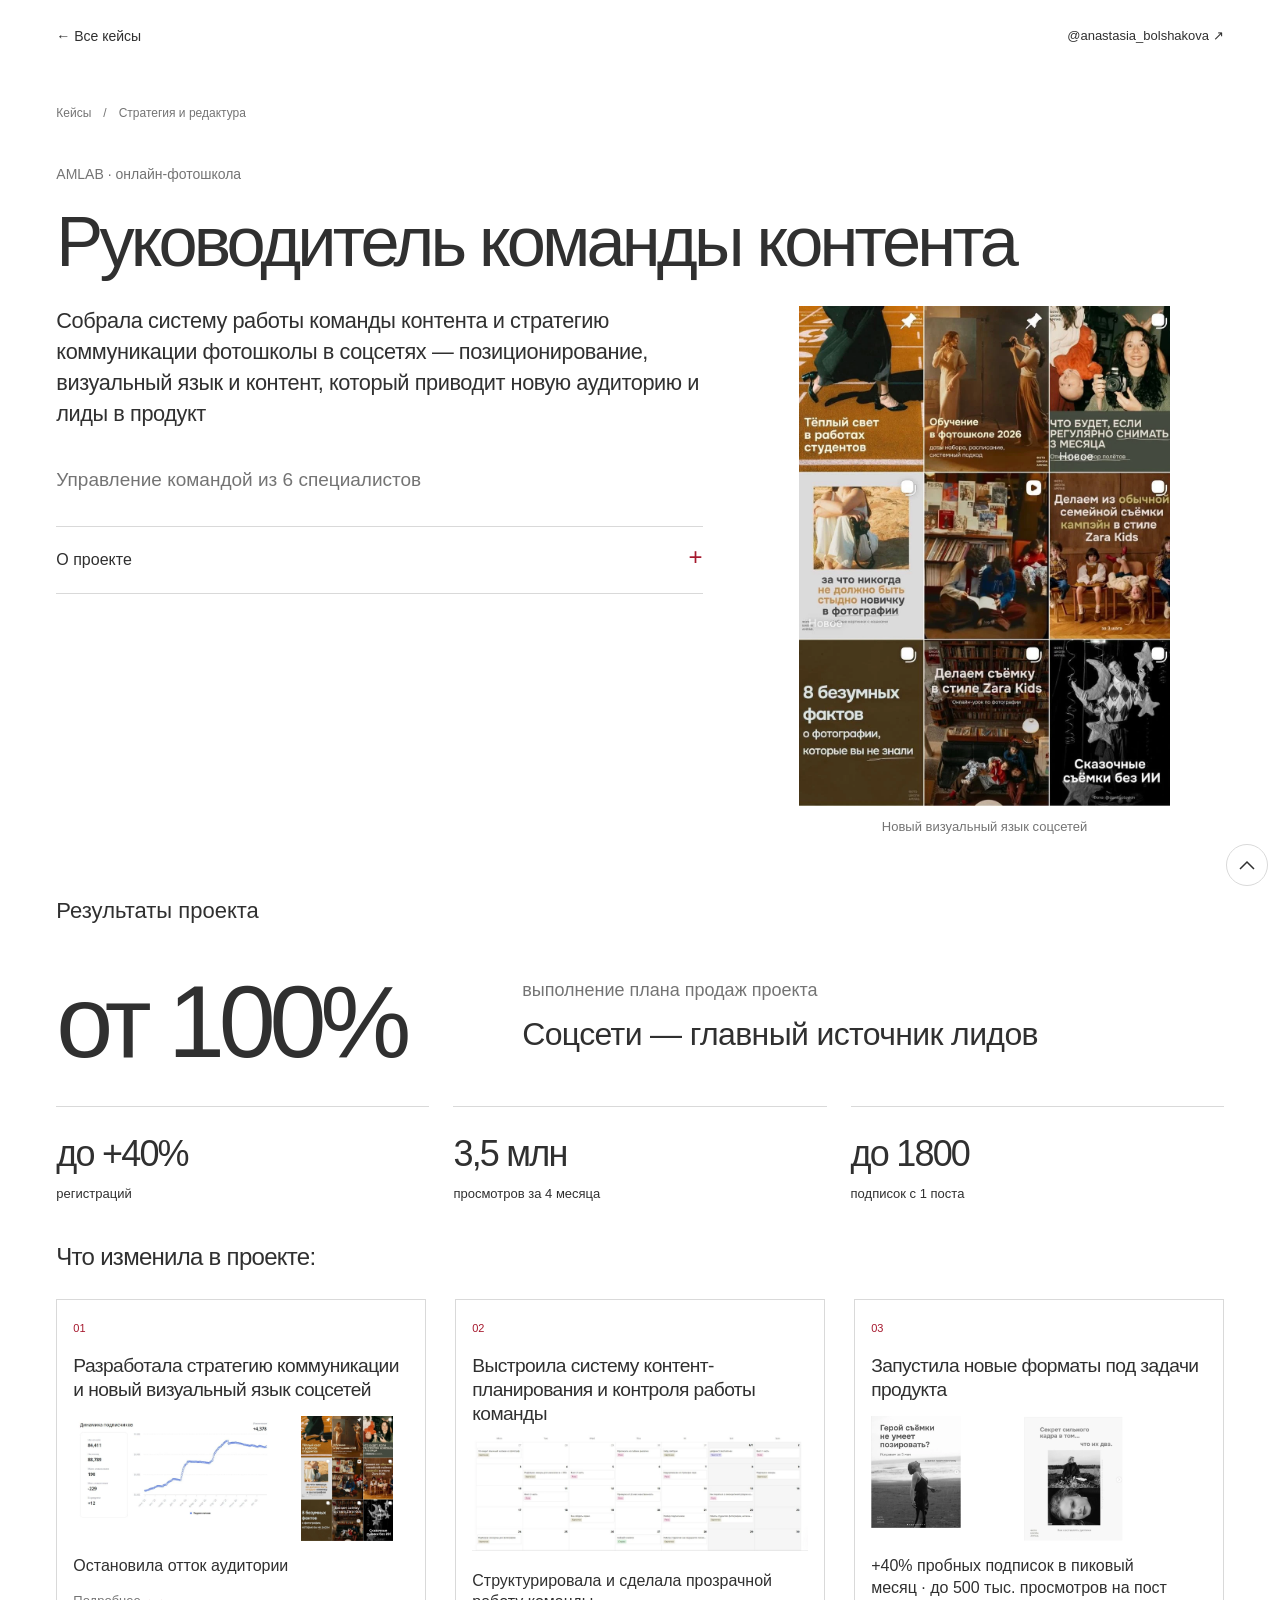
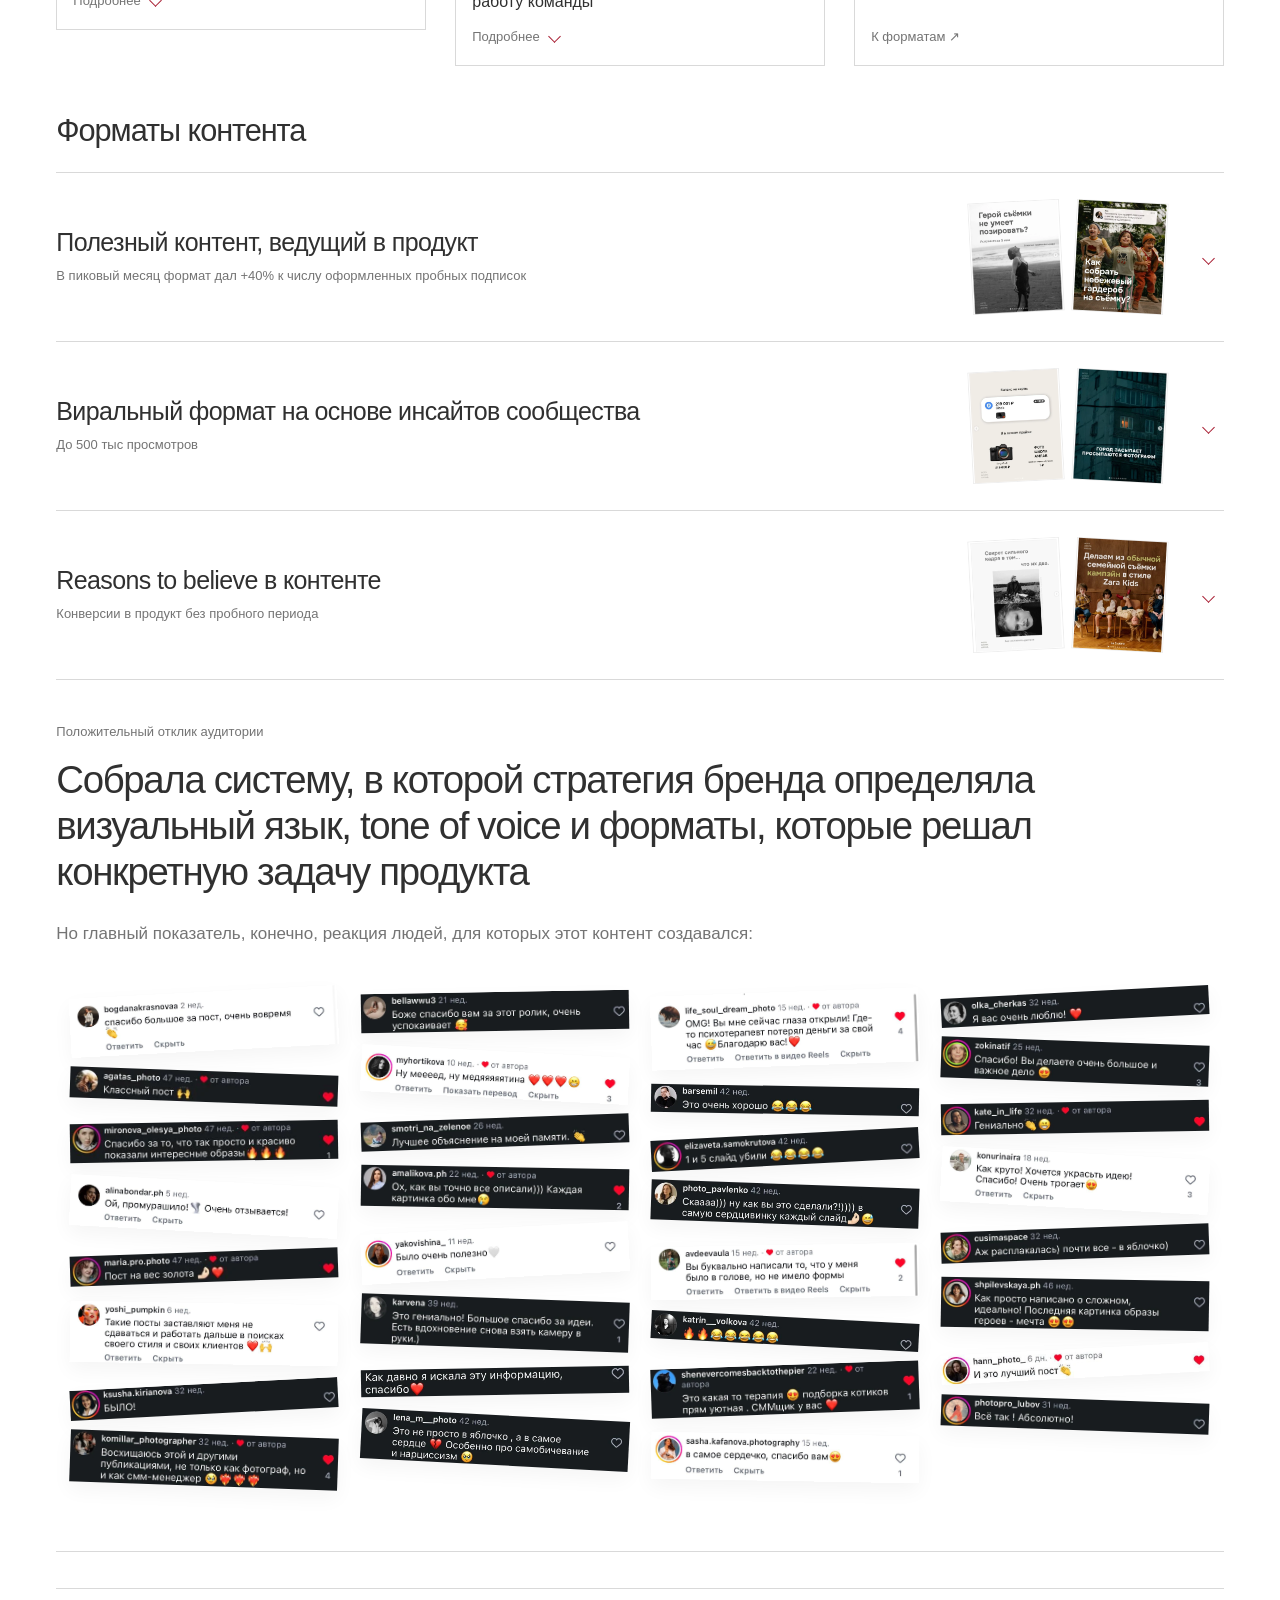
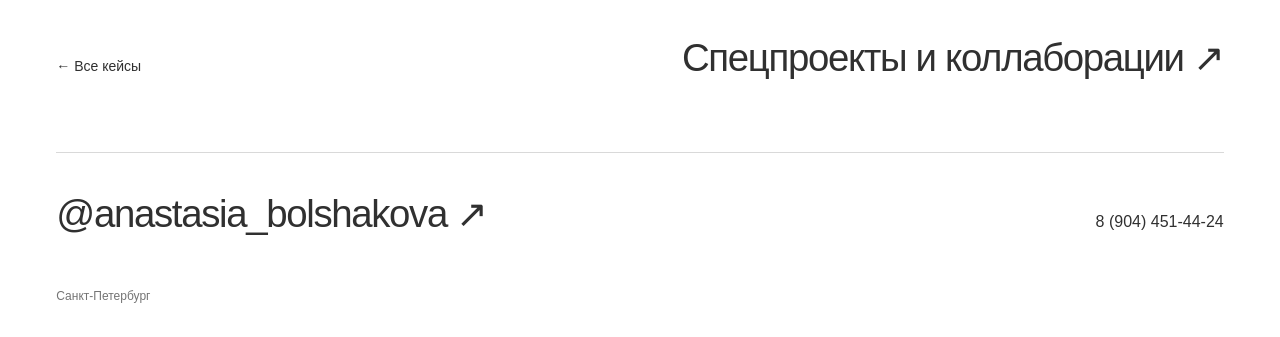
==== amlab.html @ e2e4e807 "Publish portfolio website" ====
<!doctype html><html lang="ru" class="no-js"><head><meta charset="utf-8"><meta name="viewport" content="width=device-width,initial-scale=1"><meta name="color-scheme" content="light"><title>Стратегия коммуникации · AMLAB — портфолио</title><meta name="description" content="Креативный продюсер, бренд-менеджер и редактор в культурных и образовательных проектах"><link rel="icon" href="assets/favicon.svg" type="image/svg+xml"><link rel="stylesheet" href="styles.css?v=20261105-layout24"><link rel="stylesheet" href="amlab.css?v=20261105-cards28"><link rel="stylesheet" href="narrative.css?v=20261105-layout24"><link rel="stylesheet" href="collage.css?v=20261105-layout24"><link rel="stylesheet" href="lyubo.css?v=20261105-layout24"><link rel="stylesheet" href="refinements.css?v=20261105-layout24"><link rel="stylesheet" href="media-layout.css?v=20261105-type25"><script defer src="app.js?v=20261105-layout24"></script></head><body><a class="skip-link" href="#main">К содержанию</a><div id="page-top" tabindex="-1"></div><header class="site-header"><div class="header-inner"><a class="header-label" href="index.html#projects">← Все кейсы</a><a class="nav-contact" href="https://t.me/anastasia_bolshakova" target="_blank" rel="noopener noreferrer"><span class="contact-handle">@anastasia_bolshakova ↗</span><span class="contact-label">Связаться ↗</span></a></div></header><a class="back-to-top" href="#page-top" aria-label="Наверх страницы" title="Наверх"><svg width="18" height="12" viewBox="0 0 18 12" fill="none" aria-hidden="true"><path d="m2 10 7-7 7 7" stroke="currentColor" stroke-width="1.5"/></svg></a><main id="main" class="shell amlab-main"><section class="amlab-hero"><div class="amlab-breadcrumb"><a href="index.html#projects">Кейсы</a><span aria-hidden="true">/</span><span>Стратегия и редактура</span></div><p class="amlab-brand">AMLAB · онлайн-фотошкола</p><h1>Руководитель команды контента</h1><div class="amlab-hero-layout"><div><p class="amlab-intro">Собрала систему работы команды контента и стратегию коммуникации фотошколы в соцсетях — позиционирование, визуальный язык и контент, который приводит новую аудиторию и лиды в продукт</p><div class="amlab-block amlab-role" id="amlab-role"><p>Управление командой из 6 специалистов</p></div><details class="details"><summary>О проекте</summary><div class="details-body"><p>AMLAB — онлайн-школа фотографии.</p></div></details></div><div class="amlab-hero-proof"><figure class="media-figure "><button class="media-button" type="button" data-gallery="amlab-hero" aria-label="Увеличить: Лента AMLAB после создания визуального гайдлайна"><img class="" src="assets/revision/p28-image-01.webp" width="950" height="1280" alt="Лента AMLAB после создания визуального гайдлайна" loading="lazy" decoding="async"></button><figcaption>Новый визуальный язык соцсетей</figcaption></figure></div></div></section><section class="amlab-results-overview" aria-label="Результаты проекта"><h2>Результаты проекта</h2><div class="amlab-primary-result"><strong>от 100%</strong><div><p>выполнение плана продаж проекта</p><p>Соцсети — главный источник лидов</p></div></div><div class="project-result-strip"><div class="story-results"><span class="result-label">Результат</span><div class="result-tile"><strong class="result-number">до +40%</strong> регистраций</div><div class="result-tile"><strong class="result-number">3,5 млн</strong> просмотров за 4 месяца</div><div class="result-tile"><strong class="result-number">до 1800</strong>подписок с 1 поста</div></div></div></section><section class="change-overview" id="amlab-changes"><h2>Что изменила в проекте:</h2><div class="change-cards"><details id="amlab-foundation-panel" class="change-disclosure change-slot-1" name="project-changes"><summary class="change-card"><span class="change-number">01</span><h3>Разработала стратегию коммуникации и новый визуальный язык соцсетей</h3><span class="case-preview change-preview" aria-hidden="true"><img class="" src="assets/revision/p27-image-01.webp" width="1045" height="532" aria-hidden="true" alt="Динамика подписчиков AMLAB после изменения стратегии: рост" loading="lazy" decoding="async"><img class="" src="assets/revision/p28-image-01.webp" width="950" height="1280" aria-hidden="true" alt="Лента AMLAB после создания визуального гайдлайна" loading="lazy" decoding="async"></span><span class="change-outcome">Остановила отток аудитории</span><span class="change-open"><span class="when-closed">Подробнее</span><span class="when-open">Свернуть</span><i class="chevron" aria-hidden="true"></i></span></summary><div class="change-content amlab-panel-body"><section class="amlab-subcase" id="amlab-strategy"><h3 class="amlab-subcase-title">Разработка стратегии</h3><p>На основе глубинных интервью, портретов аудитории, конкурентов, брифа и продукта я сформулировала центральную идею коммуникации AMLAB — «Учим снимать уверенно»</p><div class="amlab-block " id="amlab-research"><p>В исследовании повторялись две проблемы: непонимание своих ошибок и следующих шагов; и неуверенность — в качестве работ, результате обучения и действиях на съёмке.</p></div><div class="amlab-block " id="amlab-principles"><h3>Отсюда два принципа коммуникации:</h3><p>Структурность — уверенность через понимание.</p><p>Забота — уверенность через поддержку.</p></div><div class="amlab-comparison amlab-compare-charts"><div class="amlab-compare-item"><h4 class="amlab-compare-label">До</h4><div class="amlab-compare-frame"><figure class="media-figure "><button class="media-button" type="button" data-gallery="comparison-27" aria-label="Увеличить: Динамика подписчиков AMLAB до изменения стратегии: отток"><img class="" src="assets/revision/p27-image-02.webp" width="1600" height="949" alt="Динамика подписчиков AMLAB до изменения стратегии: отток" loading="lazy" decoding="async"></button></figure></div></div><div class="amlab-compare-item"><h4 class="amlab-compare-label">После</h4><div class="amlab-compare-frame"><figure class="media-figure "><button class="media-button" type="button" data-gallery="comparison-27" aria-label="Увеличить: Динамика подписчиков AMLAB после изменения стратегии: рост"><img class="" src="assets/revision/p27-image-01.webp" width="1045" height="532" alt="Динамика подписчиков AMLAB после изменения стратегии: рост" loading="lazy" decoding="async"></button></figure></div></div></div></section><section class="amlab-subcase" id="amlab-visual"><h3 class="amlab-subcase-title">Создание и поддрежание гайдлайна для соцсетей</h3><p>сформулировала визуальное направление на основе стратегии бренда, собрала мудборд и ТЗ, курировала работу дизайнера и финально согласовывала решения.</p><div class="amlab-comparison amlab-compare-feeds"><div class="amlab-compare-item" id="amlab-visual-before"><h4 class="amlab-compare-label">До</h4><div class="amlab-compare-copy"><p>Разрозненный визуальный язык: разные палитры, типографика, обработка фото и принципы вёрстки. Лента не складывалась в единый образ бренда.</p></div><div class="amlab-compare-frame"><figure class="media-figure "><button class="media-button" type="button" data-gallery="comparison-28" aria-label="Увеличить: Лента AMLAB до создания визуального гайдлайна"><img class="" src="assets/revision/p28-image-02.webp" width="963" height="1280" alt="Лента AMLAB до создания визуального гайдлайна" loading="lazy" decoding="async"></button></figure></div></div><div class="amlab-compare-item" id="amlab-visual-after"><h4 class="amlab-compare-label">После</h4><div class="amlab-compare-copy"><p>Единая визуальная система с согласованной палитрой, типографикой, повторяемые принципы вёрстки и стиль фотографий</p></div><div class="amlab-compare-frame"><figure class="media-figure "><button class="media-button" type="button" data-gallery="comparison-28" aria-label="Увеличить: Лента AMLAB после создания визуального гайдлайна"><img class="" src="assets/revision/p28-image-01.webp" width="950" height="1280" alt="Лента AMLAB после создания визуального гайдлайна" loading="lazy" decoding="async"></button></figure></div></div></div><div class="amlab-block " id="amlab-visual-principles"><p>Эти принципы стали основой tone of voice и контентных форматов</p></div></section></div></details><details id="amlab-system" class="change-disclosure change-slot-2" name="project-changes"><summary class="change-card"><span class="change-number">02</span><h3>Выстроила систему контент-планирования и контроля работы команды</h3><span class="case-preview change-preview" aria-hidden="true"><img class="" src="assets/revision/p26-image-01.webp" width="1600" height="556" aria-hidden="true" alt="Единый контент-план AMLAB" loading="lazy" decoding="async"></span><span class="change-outcome">Структурировала и сделала прозрачной работу команды</span><span class="change-open"><span class="when-closed">Подробнее</span><span class="when-open">Свернуть</span><i class="chevron" aria-hidden="true"></i></span></summary><div class="change-content amlab-panel-body"><section class="amlab-block amlab-team" id="amlab-team"><h3>Структурировала работу в команде</h3><div class="amlab-team-comparison"><div><p><strong class="team-stage">До:</strong>контент согласовывался точечно самим основателем проекта, без общего планирования и финальной проверки материалов</p></div><div><p><strong class="team-stage">После:</strong>я ввела единый контент-план и финальный редакционный и визуальный контроль всех материалов до публикации.</p></div></div><div class="amlab-calendar"><figure class="media-figure "><button class="media-button" type="button" data-gallery="content-calendar" aria-label="Увеличить: Единый контент-план AMLAB"><img class="" src="assets/revision/p26-image-01.webp" width="1600" height="556" alt="Единый контент-план AMLAB" loading="lazy" decoding="async"></button></figure></div></section><section class="amlab-block amlab-tasks"><h3>Мои задачи:</h3><ul><li>Координировала работу команды монтажёров, копирайтеров и дизайнеров (команда фрилансеров из 6 человек)</li><li>Разрабатывала и запускала новые форматы и механики привлечения аудитории</li><li>Реализовывала контент-стратегию с разными форматами для всех этапов клиентского пути и задач: повышения узнаваемости, формирование лояльности, генерация лидов</li><li>Анализировала эффективность контента по результатам привлечённых лидов, клиентов, err, динамике подписчиков, охватов и на основе результатов корректировала контент-план</li><li>Нанимала и онбордила людей в команду</li></ul></section></div></details><a class="change-card change-slot-3" href="#amlab-formats"><span class="change-number">03</span><h3>Запустила новые форматы под задачи продукта</h3><span class="case-preview change-preview" aria-hidden="true"><img class="" src="assets/revision/p30-image-03.webp" width="600" height="748" aria-hidden="true" alt="Обложка «Герой съёмки не умеет позировать?»" loading="lazy" decoding="async"><img class="" src="assets/revision/p32-image-01.webp" width="600" height="749" aria-hidden="true" alt="Обложка «Секрет сильного кадра в том, что их два»" loading="lazy" decoding="async"></span><span class="change-outcome">+40% пробных подписок в пиковый месяц · до 500 тыс. просмотров на пост</span><span class="change-open">К форматам ↗</span></a></div></section><div class="amlab-panels"><h2 class="format-heading" id="amlab-formats">Форматы контента</h2><details class="amlab-panel" id="amlab-useful"><summary class="amlab-panel-summary"><span class="amlab-panel-name"><strong>Полезный контент, ведущий в продукт</strong><span>В пиковый месяц формат дал +40% к числу оформленных пробных подписок</span></span><span class="case-preview " aria-hidden="true"><img class="" src="assets/revision/p30-image-03.webp" width="600" height="748" aria-hidden="true" alt="Обложка «Герой съёмки не умеет позировать?»" loading="lazy" decoding="async"><img class="" src="assets/revision/p30-image-06.webp" width="595" height="747" aria-hidden="true" alt="Обложка «Как собрать небежевый гардероб на съёмку?»" loading="lazy" decoding="async"></span><span class="amlab-panel-icon" aria-hidden="true"><i class="chevron"></i></span></summary><div class="amlab-panel-body"><div class="amlab-outcomes"><span class="amlab-label">Результат</span><p>Сейчас это основной тип контента, ведущий в продукт</p></div><div class="amlab-method-grid"><div class="amlab-block " id="useful-goal"><h3>Задача:</h3><p>Увеличить количество оформлений пробной подписки на школу</p></div><div class="amlab-block " id="useful-solution"><h3>Решение:</h3><p>Я построила часть полезного контента на основе уроков из пробного доступа и болей аудитории, взятых из глубинных интервью</p></div></div><div class="amlab-block amlab-content-path" id="useful-path"><p>Проблема → полезный контент, частично решающий проблему → конкретный урок в триале, закрывающий боль → знакомство с продуктом</p></div><div class="amlab-block" id="useful-examples"><h3>Роль: автор идеи, редактор</h3><div class="amlab-example-pair"><article class="content-example amlab-example" id="useful-0"><div class="publication-result"><p class="publication-result-label">Результат публикации</p><dl class="publication-metrics" data-metrics-for="useful-0"><div class="publication-metric"><dt>Просмотры</dt><dd>109 338</dd></div><div class="publication-metric"><dt>Сохранения</dt><dd>4,1 тыс.</dd></div><div class="publication-metric"><dt>Подписки</dt><dd>495</dd></div></dl></div><div class="publication-reader" data-publication-reader="useful-0" data-complete="true"><div class="reader-heading"><span>Публикация целиком</span></div><div class="reader-track" tabindex="0" aria-label="Карточки публикации"><div class="reader-slide" data-reader-slide="1"><figure class="media-figure"><button class="media-button" type="button" data-gallery="publication-useful-0" aria-label="Увеличить: Герой съёмки не умеет позировать? — слайд 1"><img src="assets/publications/useful-0/01.jpg" width="1080" height="1350" alt="Герой съёмки не умеет позировать? — слайд 1" loading="lazy" decoding="async"></button></figure></div><div class="reader-slide" data-reader-slide="2"><figure class="media-figure"><button class="media-button" type="button" data-gallery="publication-useful-0" aria-label="Увеличить: Герой съёмки не умеет позировать? — слайд 2"><img src="assets/publications/useful-0/02.jpg" width="1080" height="1350" alt="Герой съёмки не умеет позировать? — слайд 2" loading="lazy" decoding="async"></button></figure></div><div class="reader-slide" data-reader-slide="3"><figure class="media-figure"><button class="media-button" type="button" data-gallery="publication-useful-0" aria-label="Увеличить: Герой съёмки не умеет позировать? — слайд 3"><img src="assets/publications/useful-0/03.jpg" width="1080" height="1350" alt="Герой съёмки не умеет позировать? — слайд 3" loading="lazy" decoding="async"></button></figure></div><div class="reader-slide" data-reader-slide="4"><figure class="media-figure"><button class="media-button" type="button" data-gallery="publication-useful-0" aria-label="Увеличить: Герой съёмки не умеет позировать? — слайд 4"><img src="assets/publications/useful-0/04.jpg" width="1080" height="1350" alt="Герой съёмки не умеет позировать? — слайд 4" loading="lazy" decoding="async"></button></figure></div><div class="reader-slide" data-reader-slide="5"><figure class="media-figure"><button class="media-button" type="button" data-gallery="publication-useful-0" aria-label="Увеличить: Герой съёмки не умеет позировать? — слайд 5"><img src="assets/publications/useful-0/05.jpg" width="1080" height="1350" alt="Герой съёмки не умеет позировать? — слайд 5" loading="lazy" decoding="async"></button></figure></div><div class="reader-slide" data-reader-slide="6"><video controls playsinline preload="metadata" data-publication-video width="720" height="900" aria-label="Герой съёмки не умеет позировать? — видеослайд 6"><source src="assets/publications/useful-0/06.mp4" type="video/mp4"></video></div><div class="reader-slide" data-reader-slide="7"><figure class="media-figure"><button class="media-button" type="button" data-gallery="publication-useful-0" aria-label="Увеличить: Герой съёмки не умеет позировать? — слайд 7"><img src="assets/publications/useful-0/07.jpg" width="1080" height="1350" alt="Герой съёмки не умеет позировать? — слайд 7" loading="lazy" decoding="async"></button></figure></div><div class="reader-slide" data-reader-slide="8"><figure class="media-figure"><button class="media-button" type="button" data-gallery="publication-useful-0" aria-label="Увеличить: Герой съёмки не умеет позировать? — слайд 8"><img src="assets/publications/useful-0/08.jpg" width="1080" height="1350" alt="Герой съёмки не умеет позировать? — слайд 8" loading="lazy" decoding="async"></button></figure></div><div class="reader-slide" data-reader-slide="9"><video controls playsinline preload="metadata" data-publication-video width="720" height="900" aria-label="Герой съёмки не умеет позировать? — видеослайд 9"><source src="assets/publications/useful-0/09.mp4" type="video/mp4"></video></div><div class="reader-slide" data-reader-slide="10"><figure class="media-figure"><button class="media-button" type="button" data-gallery="publication-useful-0" aria-label="Увеличить: Герой съёмки не умеет позировать? — слайд 10"><img src="assets/publications/useful-0/10.jpg" width="1080" height="1350" alt="Герой съёмки не умеет позировать? — слайд 10" loading="lazy" decoding="async"></button></figure></div></div><div class="reader-controls"><button type="button" data-reader-prev aria-label="Предыдущая карточка" disabled>←</button><span data-reader-count aria-live="polite">1 / 10</span><button type="button" data-reader-next aria-label="Следующая карточка">→</button></div><a class="example-link" href="https://www.instagram.com/p/DVvzHUVDZtF/?stkn=MTF3cDRqNzZzZ3JsOQ%3D%3D" target="_blank" rel="noopener noreferrer">Оригинал публикации ↗</a></div><details class="details"><summary>Скриншот статистики</summary><div class="details-body"><div class="media-set single "><figure class="media-figure "><button class="media-button" type="button" data-gallery="useful-0-stats" aria-label="Увеличить: Статистика полезного поста «Герой съёмки не умеет позировать?»"><img class="" src="assets/revision/p30-image-01.webp" width="588" height="1280" alt="Статистика полезного поста «Герой съёмки не умеет позировать?»" loading="lazy" decoding="async"></button></figure></div></div></details></article><article class="content-example amlab-example" id="useful-1"><div class="publication-result"><p class="publication-result-label">Результат публикации</p><dl class="publication-metrics" data-metrics-for="useful-1"><div class="publication-metric"><dt>Просмотры</dt><dd>179 406</dd></div><div class="publication-metric"><dt>Сохранения</dt><dd>2,5 тыс.</dd></div><div class="publication-metric"><dt>Подписки</dt><dd>278</dd></div></dl></div><div class="publication-reader" data-publication-reader="useful-1" data-complete="true"><div class="reader-heading"><span>Публикация целиком</span></div><div class="reader-track" tabindex="0" aria-label="Карточки публикации"><div class="reader-slide" data-reader-slide="1"><figure class="media-figure"><button class="media-button" type="button" data-gallery="publication-useful-1" aria-label="Увеличить: Как собрать небежевый гардероб на съёмку? — слайд 1"><img src="assets/publications/useful-1/01.jpg" width="1080" height="1350" alt="Как собрать небежевый гардероб на съёмку? — слайд 1" loading="lazy" decoding="async"></button></figure></div><div class="reader-slide" data-reader-slide="2"><figure class="media-figure"><button class="media-button" type="button" data-gallery="publication-useful-1" aria-label="Увеличить: Как собрать небежевый гардероб на съёмку? — слайд 2"><img src="assets/publications/useful-1/02.jpg" width="1080" height="1350" alt="Как собрать небежевый гардероб на съёмку? — слайд 2" loading="lazy" decoding="async"></button></figure></div><div class="reader-slide" data-reader-slide="3"><figure class="media-figure"><button class="media-button" type="button" data-gallery="publication-useful-1" aria-label="Увеличить: Как собрать небежевый гардероб на съёмку? — слайд 3"><img src="assets/publications/useful-1/03.jpg" width="1080" height="1350" alt="Как собрать небежевый гардероб на съёмку? — слайд 3" loading="lazy" decoding="async"></button></figure></div><div class="reader-slide" data-reader-slide="4"><figure class="media-figure"><button class="media-button" type="button" data-gallery="publication-useful-1" aria-label="Увеличить: Как собрать небежевый гардероб на съёмку? — слайд 4"><img src="assets/publications/useful-1/04.jpg" width="1080" height="1350" alt="Как собрать небежевый гардероб на съёмку? — слайд 4" loading="lazy" decoding="async"></button></figure></div><div class="reader-slide" data-reader-slide="5"><figure class="media-figure"><button class="media-button" type="button" data-gallery="publication-useful-1" aria-label="Увеличить: Как собрать небежевый гардероб на съёмку? — слайд 5"><img src="assets/publications/useful-1/05.jpg" width="1080" height="1350" alt="Как собрать небежевый гардероб на съёмку? — слайд 5" loading="lazy" decoding="async"></button></figure></div><div class="reader-slide" data-reader-slide="6"><figure class="media-figure"><button class="media-button" type="button" data-gallery="publication-useful-1" aria-label="Увеличить: Как собрать небежевый гардероб на съёмку? — слайд 6"><img src="assets/publications/useful-1/06.jpg" width="1080" height="1350" alt="Как собрать небежевый гардероб на съёмку? — слайд 6" loading="lazy" decoding="async"></button></figure></div><div class="reader-slide" data-reader-slide="7"><figure class="media-figure"><button class="media-button" type="button" data-gallery="publication-useful-1" aria-label="Увеличить: Как собрать небежевый гардероб на съёмку? — слайд 7"><img src="assets/publications/useful-1/07.jpg" width="1080" height="1350" alt="Как собрать небежевый гардероб на съёмку? — слайд 7" loading="lazy" decoding="async"></button></figure></div><div class="reader-slide" data-reader-slide="8"><figure class="media-figure"><button class="media-button" type="button" data-gallery="publication-useful-1" aria-label="Увеличить: Как собрать небежевый гардероб на съёмку? — слайд 8"><img src="assets/publications/useful-1/08.jpg" width="1080" height="1350" alt="Как собрать небежевый гардероб на съёмку? — слайд 8" loading="lazy" decoding="async"></button></figure></div><div class="reader-slide" data-reader-slide="9"><figure class="media-figure"><button class="media-button" type="button" data-gallery="publication-useful-1" aria-label="Увеличить: Как собрать небежевый гардероб на съёмку? — слайд 9"><img src="assets/publications/useful-1/09.jpg" width="1080" height="1350" alt="Как собрать небежевый гардероб на съёмку? — слайд 9" loading="lazy" decoding="async"></button></figure></div><div class="reader-slide" data-reader-slide="10"><figure class="media-figure"><button class="media-button" type="button" data-gallery="publication-useful-1" aria-label="Увеличить: Как собрать небежевый гардероб на съёмку? — слайд 10"><img src="assets/publications/useful-1/10.jpg" width="1080" height="1350" alt="Как собрать небежевый гардероб на съёмку? — слайд 10" loading="lazy" decoding="async"></button></figure></div><div class="reader-slide" data-reader-slide="11"><figure class="media-figure"><button class="media-button" type="button" data-gallery="publication-useful-1" aria-label="Увеличить: Как собрать небежевый гардероб на съёмку? — слайд 11"><img src="assets/publications/useful-1/11.jpg" width="1080" height="1350" alt="Как собрать небежевый гардероб на съёмку? — слайд 11" loading="lazy" decoding="async"></button></figure></div><div class="reader-slide" data-reader-slide="12"><figure class="media-figure"><button class="media-button" type="button" data-gallery="publication-useful-1" aria-label="Увеличить: Как собрать небежевый гардероб на съёмку? — слайд 12"><img src="assets/publications/useful-1/12.jpg" width="1080" height="1350" alt="Как собрать небежевый гардероб на съёмку? — слайд 12" loading="lazy" decoding="async"></button></figure></div><div class="reader-slide" data-reader-slide="13"><figure class="media-figure"><button class="media-button" type="button" data-gallery="publication-useful-1" aria-label="Увеличить: Как собрать небежевый гардероб на съёмку? — слайд 13"><img src="assets/publications/useful-1/13.jpg" width="1080" height="1350" alt="Как собрать небежевый гардероб на съёмку? — слайд 13" loading="lazy" decoding="async"></button></figure></div><div class="reader-slide" data-reader-slide="14"><figure class="media-figure"><button class="media-button" type="button" data-gallery="publication-useful-1" aria-label="Увеличить: Как собрать небежевый гардероб на съёмку? — слайд 14"><img src="assets/publications/useful-1/14.jpg" width="1080" height="1350" alt="Как собрать небежевый гардероб на съёмку? — слайд 14" loading="lazy" decoding="async"></button></figure></div><div class="reader-slide" data-reader-slide="15"><figure class="media-figure"><button class="media-button" type="button" data-gallery="publication-useful-1" aria-label="Увеличить: Как собрать небежевый гардероб на съёмку? — слайд 15"><img src="assets/publications/useful-1/15.jpg" width="1080" height="1350" alt="Как собрать небежевый гардероб на съёмку? — слайд 15" loading="lazy" decoding="async"></button></figure></div><div class="reader-slide" data-reader-slide="16"><figure class="media-figure"><button class="media-button" type="button" data-gallery="publication-useful-1" aria-label="Увеличить: Как собрать небежевый гардероб на съёмку? — слайд 16"><img src="assets/publications/useful-1/16.jpg" width="1080" height="1350" alt="Как собрать небежевый гардероб на съёмку? — слайд 16" loading="lazy" decoding="async"></button></figure></div></div><div class="reader-controls"><button type="button" data-reader-prev aria-label="Предыдущая карточка" disabled>←</button><span data-reader-count aria-live="polite">1 / 16</span><button type="button" data-reader-next aria-label="Следующая карточка">→</button></div><a class="example-link" href="https://www.instagram.com/p/DQJh6Q9DYEZ?img_index=11" target="_blank" rel="noopener noreferrer">Оригинал публикации ↗</a></div><details class="details"><summary>Скриншот статистики</summary><div class="details-body"><div class="media-set single "><figure class="media-figure "><button class="media-button" type="button" data-gallery="useful-1-stats" aria-label="Увеличить: Статистика поста «Как собрать небежевый гардероб на съёмку?»"><img class="" src="assets/revision/p30-image-04.webp" width="588" height="1280" alt="Статистика поста «Как собрать небежевый гардероб на съёмку?»" loading="lazy" decoding="async"></button></figure></div></div></details></article></div></div></div></details><details class="amlab-panel" id="amlab-viral"><summary class="amlab-panel-summary"><span class="amlab-panel-name"><strong>Виральный формат на основе инсайтов сообщества</strong><span>До 500 тыс просмотров</span></span><span class="case-preview " aria-hidden="true"><img class="" src="assets/revision/p31-image-04.webp" width="597" height="745" aria-hidden="true" alt="Юмористическая карточка: баланс и стоимость камеры" loading="lazy" decoding="async"><img class="" src="assets/revision/p31-image-02.webp" width="596" height="745" aria-hidden="true" alt="Обложка «Город засыпает — просыпаются фотографы»" loading="lazy" decoding="async"></span><span class="amlab-panel-icon" aria-hidden="true"><i class="chevron"></i></span></summary><div class="amlab-panel-body"><div class="amlab-outcomes"><span class="amlab-label">Результат</span><p>формат приносил от 30 до 1000 репостов в сторис, от 70 тыс. до 500 тыс. просмотров на пост</p></div><div class="amlab-method-grid"><div class="amlab-block " id="viral-goal"><h3>Задача:</h3><p>Повысить охваты</p></div><div class="amlab-block " id="viral-solution"><h3>Решение:</h3><p>Внедрила формат смешных и поддерживающих карточек</p></div></div><div class="amlab-example-pair"><article class="content-example" id="viral-editor"><div class="example-heading"><h4>Роль: редактор</h4></div><div class="publication-result"><p class="publication-result-label">Результат публикации</p><dl class="publication-metrics" data-metrics-for="viral-editor"><div class="publication-metric"><dt>Просмотры</dt><dd>552 267</dd></div><div class="publication-metric"><dt>Сохранения</dt><dd>1,2 тыс.</dd></div><div class="publication-metric"><dt>Подписки</dt><dd>218</dd></div></dl></div><div class="publication-reader" data-publication-reader="viral-editor" data-complete="true"><div class="reader-heading"><span>Публикация целиком</span></div><div class="reader-track" tabindex="0" aria-label="Карточки публикации"><div class="reader-slide" data-reader-slide="1"><figure class="media-figure"><button class="media-button" type="button" data-gallery="publication-viral-editor" aria-label="Увеличить: Фотографы в своём прайме — слайд 1"><img src="assets/publications/viral-editor/01.jpg" width="1080" height="1356" alt="Фотографы в своём прайме — слайд 1" loading="lazy" decoding="async"></button></figure></div><div class="reader-slide" data-reader-slide="2"><figure class="media-figure"><button class="media-button" type="button" data-gallery="publication-viral-editor" aria-label="Увеличить: Фотографы в своём прайме — слайд 2"><img src="assets/publications/viral-editor/02.jpg" width="1080" height="1356" alt="Фотографы в своём прайме — слайд 2" loading="lazy" decoding="async"></button></figure></div><div class="reader-slide" data-reader-slide="3"><figure class="media-figure"><button class="media-button" type="button" data-gallery="publication-viral-editor" aria-label="Увеличить: Фотографы в своём прайме — слайд 3"><img src="assets/publications/viral-editor/03.jpg" width="1080" height="1356" alt="Фотографы в своём прайме — слайд 3" loading="lazy" decoding="async"></button></figure></div><div class="reader-slide" data-reader-slide="4"><figure class="media-figure"><button class="media-button" type="button" data-gallery="publication-viral-editor" aria-label="Увеличить: Фотографы в своём прайме — слайд 4"><img src="assets/publications/viral-editor/04.jpg" width="1080" height="1356" alt="Фотографы в своём прайме — слайд 4" loading="lazy" decoding="async"></button></figure></div><div class="reader-slide" data-reader-slide="5"><figure class="media-figure"><button class="media-button" type="button" data-gallery="publication-viral-editor" aria-label="Увеличить: Фотографы в своём прайме — слайд 5"><img src="assets/publications/viral-editor/05.jpg" width="1080" height="1356" alt="Фотографы в своём прайме — слайд 5" loading="lazy" decoding="async"></button></figure></div></div><div class="reader-controls"><button type="button" data-reader-prev aria-label="Предыдущая карточка" disabled>←</button><span data-reader-count aria-live="polite">1 / 5</span><button type="button" data-reader-next aria-label="Следующая карточка">→</button></div><a class="example-link" href="https://www.instagram.com/p/DapwJx6DSGL/?stkn=YTc1OGptMzVkZWcy&amp;img_index=1" target="_blank" rel="noopener noreferrer">Оригинал публикации ↗</a></div><details class="details"><summary>Скриншот статистики</summary><div class="details-body"><div class="media-set single "><figure class="media-figure "><button class="media-button" type="button" data-gallery="viral-editor-stats" aria-label="Увеличить: Статистика юмористического поста о камере"><img class="" src="assets/revision/p31-image-05.webp" width="588" height="1280" alt="Статистика юмористического поста о камере" loading="lazy" decoding="async"></button></figure></div></div></details></article><article class="content-example" id="viral-author"><div class="example-heading"><h4>Роль: автор</h4></div><div class="publication-result"><p class="publication-result-label">Результат публикации</p><dl class="publication-metrics" data-metrics-for="viral-author"><div class="publication-metric"><dt>Просмотры</dt><dd>141 451</dd></div><div class="publication-metric"><dt>Сохранения</dt><dd>440</dd></div><div class="publication-metric"><dt>Подписки</dt><dd>80</dd></div></dl></div><div class="publication-reader" data-publication-reader="viral-author" data-complete="true"><div class="reader-heading"><span>Публикация целиком</span></div><div class="reader-track" tabindex="0" aria-label="Карточки публикации"><div class="reader-slide" data-reader-slide="1"><figure class="media-figure"><button class="media-button" type="button" data-gallery="publication-viral-author" aria-label="Увеличить: Город засыпает — просыпаются фотографы — слайд 1"><img src="assets/publications/viral-author/01.jpg" width="1080" height="1350" alt="Город засыпает — просыпаются фотографы — слайд 1" loading="lazy" decoding="async"></button></figure></div><div class="reader-slide" data-reader-slide="2"><figure class="media-figure"><button class="media-button" type="button" data-gallery="publication-viral-author" aria-label="Увеличить: Город засыпает — просыпаются фотографы — слайд 2"><img src="assets/publications/viral-author/02.jpg" width="1080" height="1350" alt="Город засыпает — просыпаются фотографы — слайд 2" loading="lazy" decoding="async"></button></figure></div><div class="reader-slide" data-reader-slide="3"><figure class="media-figure"><button class="media-button" type="button" data-gallery="publication-viral-author" aria-label="Увеличить: Город засыпает — просыпаются фотографы — слайд 3"><img src="assets/publications/viral-author/03.jpg" width="1080" height="1350" alt="Город засыпает — просыпаются фотографы — слайд 3" loading="lazy" decoding="async"></button></figure></div><div class="reader-slide" data-reader-slide="4"><figure class="media-figure"><button class="media-button" type="button" data-gallery="publication-viral-author" aria-label="Увеличить: Город засыпает — просыпаются фотографы — слайд 4"><img src="assets/publications/viral-author/04.jpg" width="1080" height="1350" alt="Город засыпает — просыпаются фотографы — слайд 4" loading="lazy" decoding="async"></button></figure></div><div class="reader-slide" data-reader-slide="5"><figure class="media-figure"><button class="media-button" type="button" data-gallery="publication-viral-author" aria-label="Увеличить: Город засыпает — просыпаются фотографы — слайд 5"><img src="assets/publications/viral-author/05.jpg" width="1080" height="1350" alt="Город засыпает — просыпаются фотографы — слайд 5" loading="lazy" decoding="async"></button></figure></div><div class="reader-slide" data-reader-slide="6"><figure class="media-figure"><button class="media-button" type="button" data-gallery="publication-viral-author" aria-label="Увеличить: Город засыпает — просыпаются фотографы — слайд 6"><img src="assets/publications/viral-author/06.jpg" width="1080" height="1350" alt="Город засыпает — просыпаются фотографы — слайд 6" loading="lazy" decoding="async"></button></figure></div><div class="reader-slide" data-reader-slide="7"><figure class="media-figure"><button class="media-button" type="button" data-gallery="publication-viral-author" aria-label="Увеличить: Город засыпает — просыпаются фотографы — слайд 7"><img src="assets/publications/viral-author/07.jpg" width="1080" height="1350" alt="Город засыпает — просыпаются фотографы — слайд 7" loading="lazy" decoding="async"></button></figure></div><div class="reader-slide" data-reader-slide="8"><figure class="media-figure"><button class="media-button" type="button" data-gallery="publication-viral-author" aria-label="Увеличить: Город засыпает — просыпаются фотографы — слайд 8"><img src="assets/publications/viral-author/08.jpg" width="1080" height="1350" alt="Город засыпает — просыпаются фотографы — слайд 8" loading="lazy" decoding="async"></button></figure></div><div class="reader-slide" data-reader-slide="9"><figure class="media-figure"><button class="media-button" type="button" data-gallery="publication-viral-author" aria-label="Увеличить: Город засыпает — просыпаются фотографы — слайд 9"><img src="assets/publications/viral-author/09.jpg" width="1080" height="1350" alt="Город засыпает — просыпаются фотографы — слайд 9" loading="lazy" decoding="async"></button></figure></div><div class="reader-slide" data-reader-slide="10"><figure class="media-figure"><button class="media-button" type="button" data-gallery="publication-viral-author" aria-label="Увеличить: Город засыпает — просыпаются фотографы — слайд 10"><img src="assets/publications/viral-author/10.jpg" width="1080" height="1350" alt="Город засыпает — просыпаются фотографы — слайд 10" loading="lazy" decoding="async"></button></figure></div></div><div class="reader-controls"><button type="button" data-reader-prev aria-label="Предыдущая карточка" disabled>←</button><span data-reader-count aria-live="polite">1 / 10</span><button type="button" data-reader-next aria-label="Следующая карточка">→</button></div><a class="example-link" href="https://www.instagram.com/p/DUVlrhNEuPy/?stkn=MWl3bDB1d2lubzZlbw%3D%3D&amp;img_index=1" target="_blank" rel="noopener noreferrer">Оригинал публикации ↗</a></div><details class="details"><summary>Скриншот статистики</summary><div class="details-body"><div class="media-set single "><figure class="media-figure "><button class="media-button" type="button" data-gallery="viral-author-stats" aria-label="Увеличить: Статистика поста «Город засыпает»"><img class="" src="assets/revision/p31-image-03.webp" width="588" height="1280" alt="Статистика поста «Город засыпает»" loading="lazy" decoding="async"></button></figure></div></div></details></article></div></div></details><details class="amlab-panel" id="amlab-trust"><summary class="amlab-panel-summary"><span class="amlab-panel-name"><strong>Reasons to believe в контенте</strong><span>Конверсии в продукт без пробного периода</span></span><span class="case-preview " aria-hidden="true"><img class="" src="assets/revision/p32-image-01.webp" width="600" height="749" aria-hidden="true" alt="Обложка «Секрет сильного кадра в том, что их два»" loading="lazy" decoding="async"><img class="" src="assets/revision/p32-image-05.webp" width="598" height="746" aria-hidden="true" alt="Обложка «Делаем из обычной семейной съёмки кампейн в стиле Zara Kids»" loading="lazy" decoding="async"></span><span class="amlab-panel-icon" aria-hidden="true"><i class="chevron"></i></span></summary><div class="amlab-panel-body"><div class="amlab-outcomes"><span class="amlab-label">Результат</span><p>Контент работал не только на доверие и рост аудитории: отдельные материалы приводили к покупке продукта без пробного периода</p></div><div class="amlab-method-grid"><div class="amlab-block " id="trust-goal"><h3>Задача:</h3><p>встроить в коммуникацию доказательства экспертности AMLAB.</p></div><div class="amlab-block " id="trust-solution"><h3>Решение:</h3><p>показывать результат обучения через работы студентов (встраивали работы в полезные посты, делали отдельные подборки</p></div></div><div class="amlab-example-pair"><article class="content-example" id="trust-author"><div class="example-heading"><h4>Роль: автор</h4></div><div class="publication-result"><p class="publication-result-label">Результат публикации</p><dl class="publication-metrics" data-metrics-for="trust-author"><div class="publication-metric"><dt>Просмотры</dt><dd>144 793</dd></div><div class="publication-metric"><dt>Сохранения</dt><dd>6,6 тыс.</dd></div><div class="publication-metric"><dt>Подписки</dt><dd>1 859</dd></div></dl></div><div class="publication-reader" data-publication-reader="trust-author" data-complete="true"><div class="reader-heading"><span>Публикация целиком</span></div><div class="reader-track" tabindex="0" aria-label="Карточки публикации"><div class="reader-slide" data-reader-slide="1"><figure class="media-figure"><button class="media-button" type="button" data-gallery="publication-trust-author" aria-label="Увеличить: Секрет сильного кадра в том, что их два — слайд 1"><img src="assets/publications/trust-author/01.jpg" width="1080" height="1350" alt="Секрет сильного кадра в том, что их два — слайд 1" loading="lazy" decoding="async"></button></figure></div><div class="reader-slide" data-reader-slide="2"><figure class="media-figure"><button class="media-button" type="button" data-gallery="publication-trust-author" aria-label="Увеличить: Секрет сильного кадра в том, что их два — слайд 2"><img src="assets/publications/trust-author/02.jpg" width="1080" height="1350" alt="Секрет сильного кадра в том, что их два — слайд 2" loading="lazy" decoding="async"></button></figure></div><div class="reader-slide" data-reader-slide="3"><figure class="media-figure"><button class="media-button" type="button" data-gallery="publication-trust-author" aria-label="Увеличить: Секрет сильного кадра в том, что их два — слайд 3"><img src="assets/publications/trust-author/03.jpg" width="1080" height="1350" alt="Секрет сильного кадра в том, что их два — слайд 3" loading="lazy" decoding="async"></button></figure></div><div class="reader-slide" data-reader-slide="4"><figure class="media-figure"><button class="media-button" type="button" data-gallery="publication-trust-author" aria-label="Увеличить: Секрет сильного кадра в том, что их два — слайд 4"><img src="assets/publications/trust-author/04.jpg" width="1080" height="1350" alt="Секрет сильного кадра в том, что их два — слайд 4" loading="lazy" decoding="async"></button></figure></div><div class="reader-slide" data-reader-slide="5"><figure class="media-figure"><button class="media-button" type="button" data-gallery="publication-trust-author" aria-label="Увеличить: Секрет сильного кадра в том, что их два — слайд 5"><img src="assets/publications/trust-author/05.jpg" width="1080" height="1350" alt="Секрет сильного кадра в том, что их два — слайд 5" loading="lazy" decoding="async"></button></figure></div><div class="reader-slide" data-reader-slide="6"><figure class="media-figure"><button class="media-button" type="button" data-gallery="publication-trust-author" aria-label="Увеличить: Секрет сильного кадра в том, что их два — слайд 6"><img src="assets/publications/trust-author/06.jpg" width="1080" height="1350" alt="Секрет сильного кадра в том, что их два — слайд 6" loading="lazy" decoding="async"></button></figure></div><div class="reader-slide" data-reader-slide="7"><figure class="media-figure"><button class="media-button" type="button" data-gallery="publication-trust-author" aria-label="Увеличить: Секрет сильного кадра в том, что их два — слайд 7"><img src="assets/publications/trust-author/07.jpg" width="1080" height="1350" alt="Секрет сильного кадра в том, что их два — слайд 7" loading="lazy" decoding="async"></button></figure></div><div class="reader-slide" data-reader-slide="8"><figure class="media-figure"><button class="media-button" type="button" data-gallery="publication-trust-author" aria-label="Увеличить: Секрет сильного кадра в том, что их два — слайд 8"><img src="assets/publications/trust-author/08.jpg" width="1080" height="1350" alt="Секрет сильного кадра в том, что их два — слайд 8" loading="lazy" decoding="async"></button></figure></div><div class="reader-slide" data-reader-slide="9"><figure class="media-figure"><button class="media-button" type="button" data-gallery="publication-trust-author" aria-label="Увеличить: Секрет сильного кадра в том, что их два — слайд 9"><img src="assets/publications/trust-author/09.jpg" width="1080" height="1350" alt="Секрет сильного кадра в том, что их два — слайд 9" loading="lazy" decoding="async"></button></figure></div></div><div class="reader-controls"><button type="button" data-reader-prev aria-label="Предыдущая карточка" disabled>←</button><span data-reader-count aria-live="polite">1 / 9</span><button type="button" data-reader-next aria-label="Следующая карточка">→</button></div><a class="example-link" href="https://www.instagram.com/p/DSSL9AZDYqm" target="_blank" rel="noopener noreferrer">Оригинал публикации ↗</a></div><details class="details"><summary>Скриншот статистики</summary><div class="details-body"><div class="media-set single "><figure class="media-figure "><button class="media-button" type="button" data-gallery="trust-author-stats" aria-label="Увеличить: Статистика поста с работами студентов"><img class="" src="assets/revision/p32-image-03.webp" width="588" height="1280" alt="Статистика поста с работами студентов" loading="lazy" decoding="async"></button></figure></div></div></details></article><article class="content-example" id="trust-editor"><div class="example-heading"><h4>Роль: редактор</h4></div><div class="publication-result"><p class="publication-result-label">Результат публикации</p><dl class="publication-metrics" data-metrics-for="trust-editor"><div class="publication-metric"><dt>Просмотры</dt><dd>92 378</dd></div><div class="publication-metric"><dt>Сохранения</dt><dd>1,5 тыс.</dd></div><div class="publication-metric"><dt>Подписки</dt><dd>261</dd></div></dl></div><div class="publication-reader" data-publication-reader="trust-editor" data-complete="true"><div class="reader-heading"><span>Публикация целиком</span></div><div class="reader-track" tabindex="0" aria-label="Карточки публикации"><div class="reader-slide" data-reader-slide="1"><figure class="media-figure"><button class="media-button" type="button" data-gallery="publication-trust-editor" aria-label="Увеличить: Делаем из обычной семейной съёмки кампейн в стиле Zara Kids — слайд 1"><img src="assets/publications/trust-editor/01.jpg" width="1080" height="1350" alt="Делаем из обычной семейной съёмки кампейн в стиле Zara Kids — слайд 1" loading="lazy" decoding="async"></button></figure></div><div class="reader-slide" data-reader-slide="2"><figure class="media-figure"><button class="media-button" type="button" data-gallery="publication-trust-editor" aria-label="Увеличить: Делаем из обычной семейной съёмки кампейн в стиле Zara Kids — слайд 2"><img src="assets/publications/trust-editor/02.jpg" width="1024" height="1280" alt="Делаем из обычной семейной съёмки кампейн в стиле Zara Kids — слайд 2" loading="lazy" decoding="async"></button></figure></div><div class="reader-slide" data-reader-slide="3"><figure class="media-figure"><button class="media-button" type="button" data-gallery="publication-trust-editor" aria-label="Увеличить: Делаем из обычной семейной съёмки кампейн в стиле Zara Kids — слайд 3"><img src="assets/publications/trust-editor/03.jpg" width="1080" height="1350" alt="Делаем из обычной семейной съёмки кампейн в стиле Zara Kids — слайд 3" loading="lazy" decoding="async"></button></figure></div><div class="reader-slide" data-reader-slide="4"><figure class="media-figure"><button class="media-button" type="button" data-gallery="publication-trust-editor" aria-label="Увеличить: Делаем из обычной семейной съёмки кампейн в стиле Zara Kids — слайд 4"><img src="assets/publications/trust-editor/04.jpg" width="1080" height="1350" alt="Делаем из обычной семейной съёмки кампейн в стиле Zara Kids — слайд 4" loading="lazy" decoding="async"></button></figure></div><div class="reader-slide" data-reader-slide="5"><figure class="media-figure"><button class="media-button" type="button" data-gallery="publication-trust-editor" aria-label="Увеличить: Делаем из обычной семейной съёмки кампейн в стиле Zara Kids — слайд 5"><img src="assets/publications/trust-editor/05.jpg" width="1080" height="1350" alt="Делаем из обычной семейной съёмки кампейн в стиле Zara Kids — слайд 5" loading="lazy" decoding="async"></button></figure></div><div class="reader-slide" data-reader-slide="6"><figure class="media-figure"><button class="media-button" type="button" data-gallery="publication-trust-editor" aria-label="Увеличить: Делаем из обычной семейной съёмки кампейн в стиле Zara Kids — слайд 6"><img src="assets/publications/trust-editor/06.jpg" width="1080" height="1350" alt="Делаем из обычной семейной съёмки кампейн в стиле Zara Kids — слайд 6" loading="lazy" decoding="async"></button></figure></div><div class="reader-slide" data-reader-slide="7"><figure class="media-figure"><button class="media-button" type="button" data-gallery="publication-trust-editor" aria-label="Увеличить: Делаем из обычной семейной съёмки кампейн в стиле Zara Kids — слайд 7"><img src="assets/publications/trust-editor/07.jpg" width="1080" height="1350" alt="Делаем из обычной семейной съёмки кампейн в стиле Zara Kids — слайд 7" loading="lazy" decoding="async"></button></figure></div><div class="reader-slide" data-reader-slide="8"><figure class="media-figure"><button class="media-button" type="button" data-gallery="publication-trust-editor" aria-label="Увеличить: Делаем из обычной семейной съёмки кампейн в стиле Zara Kids — слайд 8"><img src="assets/publications/trust-editor/08.jpg" width="1024" height="1280" alt="Делаем из обычной семейной съёмки кампейн в стиле Zara Kids — слайд 8" loading="lazy" decoding="async"></button></figure></div><div class="reader-slide" data-reader-slide="9"><figure class="media-figure"><button class="media-button" type="button" data-gallery="publication-trust-editor" aria-label="Увеличить: Делаем из обычной семейной съёмки кампейн в стиле Zara Kids — слайд 9"><img src="assets/publications/trust-editor/09.jpg" width="1080" height="1350" alt="Делаем из обычной семейной съёмки кампейн в стиле Zara Kids — слайд 9" loading="lazy" decoding="async"></button></figure></div><div class="reader-slide" data-reader-slide="10"><figure class="media-figure"><button class="media-button" type="button" data-gallery="publication-trust-editor" aria-label="Увеличить: Делаем из обычной семейной съёмки кампейн в стиле Zara Kids — слайд 10"><img src="assets/publications/trust-editor/10.jpg" width="1080" height="1350" alt="Делаем из обычной семейной съёмки кампейн в стиле Zara Kids — слайд 10" loading="lazy" decoding="async"></button></figure></div><div class="reader-slide" data-reader-slide="11"><figure class="media-figure"><button class="media-button" type="button" data-gallery="publication-trust-editor" aria-label="Увеличить: Делаем из обычной семейной съёмки кампейн в стиле Zara Kids — слайд 11"><img src="assets/publications/trust-editor/11.jpg" width="1080" height="1350" alt="Делаем из обычной семейной съёмки кампейн в стиле Zara Kids — слайд 11" loading="lazy" decoding="async"></button></figure></div></div><div class="reader-controls"><button type="button" data-reader-prev aria-label="Предыдущая карточка" disabled>←</button><span data-reader-count aria-live="polite">1 / 11</span><button type="button" data-reader-next aria-label="Следующая карточка">→</button></div><a class="example-link" href="https://www.instagram.com/p/DWtCLkdDbdp?img_index=9" target="_blank" rel="noopener noreferrer">Оригинал публикации ↗</a></div><details class="details"><summary>Скриншот статистики</summary><div class="details-body"><div class="media-set single "><figure class="media-figure "><button class="media-button" type="button" data-gallery="trust-editor-stats" aria-label="Увеличить: Статистика поста о семейной съёмке"><img class="" src="assets/revision/p32-image-06.webp" width="812" height="1280" alt="Статистика поста о семейной съёмке" loading="lazy" decoding="async"></button></figure></div></div></details></article></div></div></details><section class="amlab-feedback amlab-feedback-group" id="amlab-response"><div class="amlab-feedback-heading"><p class="feedback-heading-label">Положительный отклик аудитории</p><h2>Собрала систему, в которой стратегия бренда определяла визуальный язык, tone of voice и форматы, которые решал конкретную задачу продукта</h2></div><div class="amlab-block " id="amlab-feedback"><p>Но главный показатель, конечно, реакция людей, для которых этот контент создавался:</p></div><div class="feedback-pile"><figure class="feedback-slip" style="--tilt:-3deg"><div class="feedback-fragment" style="--crop-ratio:1206/267;--source-width:100.00000%;--source-left:0.00000%;--source-top:0.00000%;" data-crop="0,0,1206,267,1206,267"><img src="assets/user/amlab-feedback-1.jpg" width="1206" height="267" alt="Спасибо большое за пост, очень вовремя" loading="lazy"></div></figure><figure class="feedback-slip" style="--tilt:2deg"><div class="feedback-fragment" style="--crop-ratio:562/64;--source-width:104.62633%;--source-left:-1.06762%;--source-top:-643.75000%;" data-crop="6,412,562,64,588,1280"><img src="assets/revision/p33-image-01.webp" width="588" height="1280" alt="Положительный отзыв о публикации" loading="lazy"></div></figure><figure class="feedback-slip" style="--tilt:-1deg"><div class="feedback-fragment" style="--crop-ratio:564/83;--source-width:104.25532%;--source-left:-0.70922%;--source-top:-742.16867%;" data-crop="4,616,564,83,588,1280"><img src="assets/revision/p33-image-01.webp" width="588" height="1280" alt="Благодарность за понятные примеры" loading="lazy"></div></figure><figure class="feedback-slip" style="--tilt:3deg"><div class="feedback-fragment" style="--crop-ratio:1206/230;--source-width:100.00000%;--source-left:0.00000%;--source-top:0.00000%;" data-crop="0,0,1206,230,1206,230"><img src="assets/user/amlab-feedback-2.jpg" width="1206" height="230" alt="Ой, промурашило! Очень отзывается!" loading="lazy"></div></figure><figure class="feedback-slip" style="--tilt:-2deg"><div class="feedback-fragment" style="--crop-ratio:564/64;--source-width:104.25532%;--source-left:-0.70922%;--source-top:-1309.37500%;" data-crop="4,838,564,64,588,1280"><img src="assets/revision/p33-image-01.webp" width="588" height="1280" alt="Отзыв о ценности публикации" loading="lazy"></div></figure><figure class="feedback-slip" style="--tilt:1deg"><div class="feedback-fragment" style="--crop-ratio:1206/275;--source-width:100.00000%;--source-left:0.00000%;--source-top:0.00000%;" data-crop="0,0,1206,275,1206,275"><img src="assets/user/amlab-feedback-3.jpg" width="1206" height="275" alt="Такие посты заставляют меня не сдаваться и работать дальше в поисках своего стиля и своих клиентов" loading="lazy"></div></figure><figure class="feedback-slip" style="--tilt:-3deg"><div class="feedback-fragment" style="--crop-ratio:1150/128;--source-width:104.86957%;--source-left:-1.04348%;--source-top:0.00000%;" data-crop="12,0,1150,128,1206,180"><img src="assets/revision/p33-image-02.webp" width="1206" height="180" alt="Отклик об узнаваемой ситуации" loading="lazy"></div></figure><figure class="feedback-slip" style="--tilt:2deg"><div class="feedback-fragment" style="--crop-ratio:1140/219;--source-width:105.78947%;--source-left:-2.10526%;--source-top:-10.95890%;" data-crop="24,24,1140,219,1206,291"><img src="assets/revision/p33-image-03.webp" width="1206" height="291" alt="Отзыв фотографа и SMM-менеджера" loading="lazy"></div></figure><figure class="feedback-slip" style="--tilt:-1deg"><div class="feedback-fragment" style="--crop-ratio:1140/166;--source-width:105.78947%;--source-left:-2.10526%;--source-top:-1.20482%;" data-crop="24,2,1140,166,1206,230"><img src="assets/revision/p33-image-04.webp" width="1206" height="230" alt="Благодарность за поддерживающее видео" loading="lazy"></div></figure><figure class="feedback-slip" style="--tilt:3deg"><div class="feedback-fragment" style="--crop-ratio:1206/210;--source-width:100.00000%;--source-left:0.00000%;--source-top:0.00000%;" data-crop="0,0,1206,210,1206,210"><img src="assets/user/amlab-feedback-4.jpg" width="1206" height="210" alt="Ну меееед, ну медяяяяятина" loading="lazy"></div></figure><figure class="feedback-slip" style="--tilt:-2deg"><div class="feedback-fragment" style="--crop-ratio:1140/124;--source-width:105.00000%;--source-left:-2.10526%;--source-top:-241.93548%;" data-crop="24,300,1140,124,1197,513"><img src="assets/revision/p33-image-05.webp" width="1197" height="513" alt="Отзыв о понятном объяснении" loading="lazy"></div></figure><figure class="feedback-slip" style="--tilt:1deg"><div class="feedback-fragment" style="--crop-ratio:1140/174;--source-width:105.78947%;--source-left:-2.10526%;--source-top:-12.64368%;" data-crop="24,22,1140,174,1206,265"><img src="assets/revision/p33-image-06.webp" width="1206" height="265" alt="Отклик на точность наблюдений" loading="lazy"></div></figure><figure class="feedback-slip" style="--tilt:-3deg"><div class="feedback-fragment" style="--crop-ratio:1206/225;--source-width:100.00000%;--source-left:0.00000%;--source-top:0.00000%;" data-crop="0,0,1206,225,1206,225"><img src="assets/user/amlab-feedback-5.jpg" width="1206" height="225" alt="Было очень полезно" loading="lazy"></div></figure><figure class="feedback-slip" style="--tilt:2deg"><div class="feedback-fragment" style="--crop-ratio:1140/213;--source-width:105.78947%;--source-left:-2.10526%;--source-top:-12.67606%;" data-crop="24,27,1140,213,1206,312"><img src="assets/revision/p33-image-07.webp" width="1206" height="312" alt="Благодарность за идеи и вдохновение" loading="lazy"></div></figure><figure class="feedback-slip" style="--tilt:-1deg"><div class="feedback-fragment" style="--crop-ratio:1024/104;--source-width:117.77344%;--source-left:-13.67188%;--source-top:-34.61538%;" data-crop="140,36,1024,104,1206,211"><img src="assets/revision/p33-image-08.webp" width="1206" height="211" alt="Благодарность за найденную информацию" loading="lazy"></div></figure><figure class="feedback-slip" style="--tilt:3deg"><div class="feedback-fragment" style="--crop-ratio:1070/201;--source-width:104.48598%;--source-left:-1.86916%;--source-top:-9.95025%;" data-crop="20,20,1070,201,1118,1280"><img src="assets/revision/p33-image-09.webp" width="1118" height="1280" alt="Отклик на узнаваемые переживания" loading="lazy"></div></figure><figure class="feedback-slip" style="--tilt:-2deg"><div class="feedback-fragment" style="--crop-ratio:1206/332;--source-width:100.00000%;--source-left:0.00000%;--source-top:0.00000%;" data-crop="0,0,1206,332,1206,332"><img src="assets/user/amlab-feedback-6.jpg" width="1206" height="332" alt="Вы мне сейчас глаза открыли! Где-то психотерапевт потерял деньги за свой час. Благодарю вас!" loading="lazy"></div></figure><figure class="feedback-slip" style="--tilt:1deg"><div class="feedback-fragment" style="--crop-ratio:1070/111;--source-width:104.48598%;--source-left:-1.86916%;--source-top:-268.46847%;" data-crop="20,298,1070,111,1118,1280"><img src="assets/revision/p33-image-09.webp" width="1118" height="1280" alt="Положительная реакция на публикацию" loading="lazy"></div></figure><figure class="feedback-slip" style="--tilt:-3deg"><div class="feedback-fragment" style="--crop-ratio:1080/124;--source-width:103.51852%;--source-left:-0.92593%;--source-top:-391.12903%;" data-crop="10,485,1080,124,1118,1280"><img src="assets/revision/p33-image-09.webp" width="1118" height="1280" alt="Реакция на юмор в карточках" loading="lazy"></div></figure><figure class="feedback-slip" style="--tilt:2deg"><div class="feedback-fragment" style="--crop-ratio:1070/161;--source-width:104.48598%;--source-left:-1.86916%;--source-top:-419.25466%;" data-crop="20,675,1070,161,1118,1280"><img src="assets/revision/p33-image-09.webp" width="1118" height="1280" alt="Отзыв о точности каждого слайда" loading="lazy"></div></figure><figure class="feedback-slip" style="--tilt:-1deg"><div class="feedback-fragment" style="--crop-ratio:1206/236;--source-width:100.00000%;--source-left:0.00000%;--source-top:0.00000%;" data-crop="0,0,1206,236,1206,236"><img src="assets/user/amlab-feedback-7.jpg" width="1206" height="236" alt="Вы буквально написали то, что у меня было в голове, но не имело формы" loading="lazy"></div></figure><figure class="feedback-slip" style="--tilt:3deg"><div class="feedback-fragment" style="--crop-ratio:1070/112;--source-width:104.48598%;--source-left:-1.86916%;--source-top:-980.35714%;" data-crop="20,1098,1070,112,1118,1280"><img src="assets/revision/p33-image-09.webp" width="1118" height="1280" alt="Одобрительная реакция эмодзи" loading="lazy"></div></figure><figure class="feedback-slip" style="--tilt:-2deg"><div class="feedback-fragment" style="--crop-ratio:1140/208;--source-width:105.78947%;--source-left:-2.10526%;--source-top:0.00000%;" data-crop="24,0,1140,208,1206,283"><img src="assets/revision/p33-image-10.webp" width="1206" height="283" alt="Отзыв об уютной подборке" loading="lazy"></div></figure><figure class="feedback-slip" style="--tilt:1deg"><div class="feedback-fragment" style="--crop-ratio:1206/209;--source-width:100.00000%;--source-left:0.00000%;--source-top:0.00000%;" data-crop="0,0,1206,209,1206,209"><img src="assets/user/amlab-feedback-8.jpg" width="1206" height="209" alt="В самое сердечко, спасибо вам" loading="lazy"></div></figure><figure class="feedback-slip" style="--tilt:-3deg"><div class="feedback-fragment" style="--crop-ratio:1140/124;--source-width:105.78947%;--source-left:-2.10526%;--source-top:-32.25806%;" data-crop="24,40,1140,124,1206,207"><img src="assets/revision/p33-image-11.webp" width="1206" height="207" alt="Тёплый отзыв о фотошколе" loading="lazy"></div></figure><figure class="feedback-slip" style="--tilt:2deg"><div class="feedback-fragment" style="--crop-ratio:1152/176;--source-width:104.68750%;--source-left:-1.04167%;--source-top:-17.61364%;" data-crop="12,31,1152,176,1206,288"><img src="assets/revision/p33-image-12.webp" width="1206" height="288" alt="Благодарность за важную работу" loading="lazy"></div></figure><figure class="feedback-slip" style="--tilt:-1deg"><div class="feedback-fragment" style="--crop-ratio:1152/132;--source-width:104.68750%;--source-left:-1.04167%;--source-top:-20.45455%;" data-crop="12,27,1152,132,1206,433"><img src="assets/revision/p33-image-13.webp" width="1206" height="433" alt="Положительная реакция на идею" loading="lazy"></div></figure><figure class="feedback-slip" style="--tilt:3deg"><div class="feedback-fragment" style="--crop-ratio:1206/248;--source-width:100.00000%;--source-left:0.00000%;--source-top:0.00000%;" data-crop="0,0,1206,248,1206,248"><img src="assets/user/amlab-feedback-9.jpg" width="1206" height="248" alt="Как круто! Хочется украсть идею! Спасибо! Очень трогает" loading="lazy"></div></figure><figure class="feedback-slip" style="--tilt:-2deg"><div class="feedback-fragment" style="--crop-ratio:1152/135;--source-width:104.68750%;--source-left:-1.04167%;--source-top:-174.07407%;" data-crop="12,235,1152,135,1206,433"><img src="assets/revision/p33-image-13.webp" width="1206" height="433" alt="Эмоциональный отклик на публикацию" loading="lazy"></div></figure><figure class="feedback-slip" style="--tilt:1deg"><div class="feedback-fragment" style="--crop-ratio:1152/214;--source-width:104.68750%;--source-left:-1.04167%;--source-top:-10.28037%;" data-crop="12,22,1152,214,1206,293"><img src="assets/revision/p33-image-14.webp" width="1206" height="293" alt="Отзыв о понятной подаче сложного" loading="lazy"></div></figure><figure class="feedback-slip" style="--tilt:-3deg"><div class="feedback-fragment" style="--crop-ratio:795/87;--source-width:104.15094%;--source-left:-1.00629%;--source-top:-43.67816%;" data-crop="8,38,795,87,828,200"><img src="assets/revision/p33-image-15.webp" width="828" height="200" alt="Высокая оценка публикации" loading="lazy"></div></figure><figure class="feedback-slip" style="--tilt:2deg"><div class="feedback-fragment" style="--crop-ratio:1152/134;--source-width:104.68750%;--source-left:-1.04167%;--source-top:-14.92537%;" data-crop="12,20,1152,134,1206,880"><img src="assets/revision/p33-image-16.webp" width="1206" height="880" alt="Согласие с наблюдениями" loading="lazy"></div></figure></div></section></div><nav class="amlab-next" aria-label="Другие кейсы"><a href="index.html#projects">← Все кейсы</a><a href="kiki.html">Спецпроекты и коллаборации ↗</a></nav></main><footer class="shell"><div class="contact-footer"><div class="footer-links"><a class="" href="https://t.me/anastasia_bolshakova" target="_blank" rel="noopener noreferrer">@anastasia_bolshakova ↗</a><a class="phone" href="tel:+79044514424">8 (904) 451-44-24</a></div></div><div class="footer-bottom"><span>Санкт-Петербург</span></div></footer><dialog class="lightbox" aria-label="Просмотр изображений"><button type="button" class="lightbox-close" aria-label="Закрыть">×</button><button type="button" class="lightbox-prev" aria-label="Предыдущее изображение">←</button><div class="lightbox-inner"><img alt=""></div><button type="button" class="lightbox-next" aria-label="Следующее изображение">→</button><div class="lightbox-caption"><span class="lightbox-caption-text"></span><span class="lightbox-count" aria-live="polite"></span></div></dialog></body></html>
---- styles.css ----
/* White, media-led portfolio. Original image and video proportions are preserved. */
:root{--paper:#fff;--ink:#303030;--muted:#747474;--line:#d9d9d9;--accent:#a6192e;--soft:#fff;--sans:Helvetica,"Helvetica Neue",Arial,sans-serif;--pad:clamp(22px,4.4vw,72px);--section-space:clamp(64px,8vw,120px)}
*{box-sizing:border-box}html{scroll-behavior:smooth}body{margin:0;background:#fff;color:var(--ink);font:17px/1.5 var(--sans);-webkit-font-smoothing:antialiased}body.dialog-open{overflow:hidden}a{color:inherit;text-decoration:none}a:hover{text-decoration:underline;text-underline-offset:.2em}button,input,textarea,select{font:inherit}button{color:inherit;background:transparent;cursor:pointer}button,a,summary{-webkit-tap-highlight-color:transparent}button:focus-visible,a:focus-visible,summary:focus-visible,[tabindex]:focus-visible{outline:2px solid var(--accent);outline-offset:5px}button:disabled{cursor:default;opacity:.3}img,video{display:block;max-width:100%;height:auto}h1,h2,h3,h4,p,figure,blockquote{margin:0}h1,h2,h3,h4{font-family:var(--sans);font-weight:400}h1,h2,h3{overflow-wrap:break-word}::selection{color:#fff;background:var(--accent)}[hidden]{display:none!important}.shell{width:100%;max-width:1560px;margin-inline:auto;padding-inline:var(--pad)}
.skip-link{position:fixed;top:12px;left:var(--pad);z-index:200;padding:12px 18px;background:#fff;border:1px solid var(--ink);transform:translateY(-160%)}.skip-link:focus{transform:translateY(0)}
/* Identity and contact. */
.site-header{position:sticky;top:0;z-index:50;background:#fff}.header-inner{max-width:1560px;min-height:72px;margin-inline:auto;padding-inline:var(--pad);display:flex;align-items:center;justify-content:space-between;gap:24px;font-size:14px}.header-label{font-weight:500}.nav-contact{font-size:13px;white-space:nowrap}.contact-label{display:none}
/* Three substantial homepage cases, then compact skill links. */
.home-hero{display:grid;grid-template-columns:minmax(0,1fr) 180px;gap:48px;align-items:end;padding-block:72px 88px}.home-hero h1{max-width:1100px;font-size:clamp(44px,5.6vw,86px);line-height:1.04;letter-spacing:-.055em}.home-hero h1 span{display:block}.hero-subtitle{max-width:570px;margin-top:28px;font-size:clamp(18px,1.8vw,24px);line-height:1.4}.identity{font-size:12px;line-height:1.7;color:var(--muted)}.identity img{width:150px;height:auto;margin-bottom:18px}.identity a{display:block}.eyebrow{color:var(--muted);font-size:12px;margin-bottom:24px}.cases-section,.skills-section{scroll-margin-top:90px}.section-title-row{display:flex;align-items:baseline;justify-content:space-between;gap:24px;margin-bottom:36px}.section-title-row h2{font-size:clamp(30px,3.2vw,46px);line-height:1.1;letter-spacing:-.04em}.section-title-row .count{color:var(--muted);font-size:12px}
.project-grid{display:grid;grid-template-columns:minmax(0,1fr);gap:92px}.project-card{min-width:0;border-top:1px solid var(--line);padding-top:30px}.project-main-link{display:grid;grid-template-columns:minmax(0,.47fr) minmax(0,1fr);grid-template-rows:auto auto 1fr;column-gap:clamp(28px,4vw,64px);align-items:start}.project-main-link:hover{text-decoration:none}.project-card-head{grid-column:1;grid-row:1;display:flex;align-items:flex-start;gap:20px;justify-content:space-between;padding-bottom:20px}.project-card-head h3{font-size:clamp(32px,3.3vw,50px);line-height:1.08;letter-spacing:-.045em}.project-card-head .arrow{flex:none;color:var(--accent);font-size:24px;line-height:1.2}.project-main-link:hover h3{text-decoration:underline;text-decoration-thickness:1px;text-underline-offset:.12em}.project-type{grid-column:1;grid-row:2;color:var(--muted);font-size:13px;margin-bottom:24px}.project-brand{color:var(--ink)}.project-image{grid-column:2;grid-row:1/4;min-width:0}.project-image img{width:100%;height:auto}.project-description{grid-column:1;grid-row:3;max-width:480px;font-size:17px;line-height:1.5}.project-proof{display:grid;grid-template-columns:repeat(2,minmax(0,1fr));gap:24px 48px;margin-top:28px;padding-top:22px;border-top:1px solid var(--line)}.project-proof p{max-width:600px;font-size:18px;line-height:1.4}.case-context-label{color:var(--muted);font-size:13px;margin-top:16px}
.skills-section{padding-block:var(--section-space);margin-top:var(--section-space);border-top:1px solid var(--line)}.skill-filters{display:flex;flex-wrap:wrap;gap:10px 26px;margin-bottom:36px}.skill-filter{padding:8px 0;border:0;border-bottom:1px solid transparent;font-size:16px}.skill-filter:hover{border-bottom-color:var(--line)}.skill-filter[aria-pressed=true]{color:var(--accent);border-bottom-color:var(--accent)}.skill-results{display:grid;grid-template-columns:repeat(2,minmax(0,1fr));gap:0 56px}.skill-result{min-width:0;padding-block:25px 32px;border-top:1px solid var(--line)}.result-project{display:block;color:var(--muted);font-size:12px;margin-bottom:14px}.skill-result h3{font-size:clamp(24px,2.4vw,34px);line-height:1.2;letter-spacing:-.03em;margin-bottom:12px}.skill-result p{font-size:15px;max-width:580px}.result-link{display:inline-flex;gap:18px;margin-top:20px;font-size:13px;text-decoration:underline;text-underline-offset:4px}.result-link span{color:var(--accent)}.view-help{color:var(--muted);font-size:13px;margin-top:28px}
/* Case introduction and outcomes. */
.case-hero{padding-block:42px 48px}.breadcrumb{display:flex;flex-wrap:wrap;gap:12px;color:var(--muted);font-size:12px;margin-bottom:42px}.case-title-row{display:flex;align-items:baseline;justify-content:space-between;gap:24px}.case-title{max-width:1250px;font-size:clamp(44px,6.4vw,96px);line-height:1.04;letter-spacing:-.055em}.case-subtitle,.case-role-line{font-size:16px;margin-top:24px;color:var(--muted)}.case-overview{display:grid;grid-template-columns:minmax(0,.75fr) minmax(0,1fr);gap:60px;padding-block:38px 50px;border-top:1px solid var(--line);align-items:start}.case-lead{font-size:clamp(25px,2.7vw,38px);line-height:1.25;letter-spacing:-.035em}.case-description,.case-overview .story-block{margin-top:26px}.overview-media img{width:100%;height:auto}.overview-details{margin-block:28px 56px}.team-achievement{font-size:18px;margin-block:30px 24px}.overview-collaborators{max-width:1100px;margin-block:24px 40px}.collaborators{font-size:15px}.collaborators p{margin-bottom:12px}.collaborators ul{display:flex;flex-wrap:wrap;gap:9px 24px;list-style:none;padding:0;margin:0}.collaborators li{line-height:1.4}
.story-results{display:grid;grid-template-columns:repeat(3,minmax(0,1fr));gap:26px 32px;margin-block:34px 42px}.result-label{grid-column:1/-1;font-size:12px;color:var(--muted)}.result-tile{min-width:0;border-top:1px solid var(--line);padding-top:22px;font-size:17px;line-height:1.45}.result-number{display:block;font-size:clamp(38px,4.6vw,66px);font-weight:500;line-height:1.06;letter-spacing:-.05em;font-variant-numeric:tabular-nums;margin-block:6px 12px}
/* Full-width narrative and local section index. */
.case-layout{display:block;min-width:0}.case-content{min-width:0}.case-index{position:sticky;top:72px;z-index:30;background:#fff;border-block:1px solid var(--line)}.case-index nav{display:flex;gap:28px;overflow-x:auto;padding-block:17px;scrollbar-width:thin}.case-index a{flex:none;font-size:12px;color:var(--muted);white-space:nowrap}.case-index a.active{color:var(--accent)}.story{padding-block:64px 80px;border-bottom:1px solid var(--line);scroll-margin-top:150px}.story-meta{display:flex;align-items:baseline;justify-content:space-between;gap:24px;color:var(--muted);font-size:12px;margin-bottom:26px}.story-skills{display:flex;flex-wrap:wrap;gap:8px 18px;font-size:11px}.story-heading{max-width:1150px;font-size:clamp(34px,4.4vw,66px);line-height:1.12;letter-spacing:-.045em;margin-bottom:28px}.story-summary{max-width:950px;font-size:clamp(20px,2.1vw,28px);line-height:1.4;letter-spacing:-.02em;margin-bottom:36px}.story-block{min-width:0;margin-top:38px;scroll-margin-top:160px}.story-block h3{font-size:clamp(23px,2.5vw,34px);line-height:1.2;letter-spacing:-.03em;margin-bottom:20px}.story-block p{max-width:1020px;font-size:19px;line-height:1.5;white-space:pre-line;margin-bottom:18px}.story-block p:last-child{margin-bottom:0}.text-media{display:grid;grid-template-columns:minmax(0,.7fr) minmax(0,1.2fr);align-items:start;gap:48px;margin-top:44px}.block-copy,.block-media{min-width:0}.block-copy p{font-size:19px}
.details{margin-top:32px;border-block:1px solid var(--line)}.details+.details{border-top:0;margin-top:0}.details summary{position:relative;list-style:none;padding:21px 35px 21px 0;cursor:pointer;font-size:16px}.details summary::-webkit-details-marker{display:none}.details summary:after{content:'+';position:absolute;right:1px;top:18px;color:var(--accent);font-size:24px;line-height:1}.details[open]>summary:after{content:'−'}.details-body{padding-bottom:30px}.details-body>:first-child{margin-top:8px}.task-list{margin:0;padding-left:20px;display:grid;gap:12px;max-width:1050px;font-size:17px}
/* Unframed media, no cropping or hover scaling. */
.media-set{display:grid;grid-template-columns:repeat(2,minmax(0,1fr));gap:22px;align-items:start}.media-set.single{grid-template-columns:minmax(0,1fr)}.media-set.triple{grid-template-columns:repeat(3,minmax(0,1fr))}.media-figure,.media-button{min-width:0}.media-button{display:block;width:100%;padding:0;border:0;background:transparent;text-align:left;cursor:zoom-in}.media-button img{width:100%;height:auto}.media-figure figcaption{margin-top:12px;color:var(--muted);font-size:13px;line-height:1.4}.is-portrait{max-width:650px}.story>.media-set{margin-top:36px}.document-links{display:grid;grid-template-columns:repeat(2,minmax(0,1fr));gap:30px;margin-top:36px}.document-link{display:grid;grid-template-columns:minmax(0,1fr) auto;gap:12px 20px;border-top:1px solid var(--line);padding-block:22px}.document-type{grid-column:1/-1;font-size:12px;color:var(--muted)}.document-link strong{font-size:23px;font-weight:400;line-height:1.25;letter-spacing:-.025em}.document-arrow{color:var(--accent);font-size:22px}
/* Flipbook, process strip and looping press carousel. */
.book{margin-block:36px}.book-stage{min-width:0}.book-page .media-set{gap:0}.book-controls{display:flex;align-items:center;justify-content:flex-end;gap:22px;padding-top:20px}.book-controls button,.journey-controls button,.carousel-controls button{width:42px;height:42px;padding:0;border:1px solid var(--line);color:var(--accent);font-size:23px;line-height:1}.book-label{font-size:14px;margin-right:auto}.book-count{color:var(--muted);font-size:12px}.journey{margin-block:36px 48px}.journey-controls{display:flex;justify-content:space-between;align-items:center;gap:20px;padding-bottom:22px;font-size:13px}.journey-controls>div{display:flex;gap:10px}.journey-track{display:flex;gap:38px;overflow-x:auto;scroll-snap-type:x mandatory;overscroll-behavior-x:contain;scrollbar-width:thin;padding-bottom:22px}.journey-step{flex:0 0 44%;min-width:290px;margin:0;padding:24px 0 4px;border-top:1px solid var(--line);scroll-snap-align:start}.journey-step h3{font-size:29px}.journey-step p{font-size:18px}.product-collaborations{padding-top:30px;border-top:1px solid var(--line)}.carousel-controls{display:flex;justify-content:flex-end;gap:10px;margin-bottom:24px}.carousel-track{display:flex;align-items:start;gap:28px;overflow-x:auto;scrollbar-width:thin;scroll-snap-type:x mandatory;overscroll-behavior-x:contain;padding-bottom:24px}.carousel-item{flex:0 0 43%;min-width:280px;scroll-snap-align:start}.carousel-item img{width:100%;height:auto}
/* Video is shown whole, with the heading on white above the frame. */
.video-hero{display:flex;flex-direction:column;gap:0;min-width:0;margin-bottom:38px}.video-heading{order:0;margin-bottom:28px}.video-heading>p{color:var(--muted);font-size:12px;margin-bottom:20px}.video-heading h2{max-width:1150px;font-size:clamp(35px,4.6vw,68px);line-height:1.1;letter-spacing:-.045em}.background-video{order:1;width:100%;height:auto}.video-actions{order:2;display:flex;flex-wrap:wrap;align-items:baseline;gap:16px;margin-top:16px;font-size:12px}.video-actions button{border:0;padding:0;text-decoration:underline;text-underline-offset:4px}.video-status{color:var(--muted)}.ritual-media{display:grid;grid-template-columns:repeat(2,minmax(0,1fr));gap:32px;align-items:start;margin-top:38px}.ritual-media .video-heading h2{font-size:clamp(25px,2.7vw,38px);line-height:1.2}.program-copy{margin-block:30px}.program-copy p{font-size:19px}
/* Evidence beside the copy it supports. */
.event-gallery{display:grid;grid-template-columns:repeat(2,minmax(0,1fr));gap:26px;align-items:start;margin-block:40px 52px}.lineup-feature{padding-block:34px;border-block:1px solid var(--line)}.event-recap>p{color:var(--muted);font-size:16px}.reference-board{display:grid;grid-template-columns:minmax(0,1fr) minmax(0,.6fr) minmax(0,1.5fr);gap:30px;align-items:start;margin-block:40px 54px}.board-column{display:grid;gap:24px;min-width:0}.board-column>h3{grid-column:1/-1;border-top:1px solid var(--line);padding-top:16px;font-size:15px}.board-realization{grid-template-columns:repeat(2,minmax(0,1fr))}.material-swatches{grid-template-columns:minmax(0,1fr)}.menu-process{display:grid;grid-template-columns:minmax(0,.8fr) minmax(0,1.2fr);gap:32px;margin-top:36px;align-items:start}.menu-process>div:first-child{grid-row:span 2}.process-caption{font-size:13px;line-height:1.4;color:var(--muted);margin-top:14px}.preparty{display:grid;grid-template-columns:minmax(0,.65fr) minmax(0,1.25fr);gap:54px;align-items:start}.preparty>.story-block{margin-top:0}.preparty p{font-size:22px}.preparty .media-set{grid-template-columns:repeat(2,minmax(0,1fr))}.preparty .media-figure:first-child{grid-column:1/-1}.promo-proof{padding-top:36px;border-top:1px solid var(--line)}.method-pair{display:grid;grid-template-columns:repeat(2,minmax(0,1fr));gap:54px}
.growth-route{display:grid;grid-template-columns:1fr 30px 1fr 30px 1fr;gap:22px;align-items:end;margin-block:42px}.growth-route>div{border-bottom:1px solid var(--line);padding-block:18px}.growth-route strong{display:block;font-size:clamp(42px,5.5vw,80px);line-height:1;font-weight:500;letter-spacing:-.055em;font-variant-numeric:tabular-nums}.growth-route span:not(.growth-connector){display:block;font-size:13px;color:var(--muted);margin-top:12px}.growth-connector{font-size:26px;color:var(--accent);align-self:center;text-align:center}
.social-examples,.example-pair{display:grid;grid-template-columns:repeat(3,minmax(0,1fr));gap:32px;align-items:start}.example-pair{grid-template-columns:repeat(2,minmax(0,1fr))}.content-example{min-width:0;scroll-margin-top:160px}.content-example h4{margin-bottom:14px;font-size:25px;line-height:1.2;letter-spacing:-.025em}.content-example>p,.example-role p{font-size:14px;line-height:1.45;margin-bottom:16px}.content-example>.media-set{margin-top:22px}.example-link{display:inline-block;font-size:13px;text-decoration:underline;text-underline-offset:4px;margin-top:20px}.publication-result{margin-top:26px;padding-top:20px;border-top:1px solid var(--line)}.publication-result-label{font-size:12px;color:var(--muted);margin-bottom:18px}.publication-metrics{display:grid;grid-template-columns:repeat(3,minmax(0,1fr));gap:16px;margin:0}.publication-metric{display:flex;flex-direction:column;gap:8px;min-width:0}.publication-metric dt{order:2;font-size:11px;line-height:1.3;color:var(--muted)}.publication-metric dd{order:1;margin:0;font-size:clamp(26px,2.6vw,38px);font-weight:500;line-height:1;font-variant-numeric:tabular-nums;letter-spacing:-.045em}.social-examples .publication-metrics{grid-template-columns:minmax(0,1fr);gap:14px}.social-examples .publication-metric{flex-direction:row;align-items:baseline;justify-content:space-between}.social-examples .publication-metric dt{order:0;font-size:12px}.social-examples .publication-metric dd{font-size:30px}.content-example>.details{margin-top:22px}.content-example .details .media-set{max-width:520px;margin-inline:auto}.comparison-grid{display:grid;grid-template-columns:repeat(2,minmax(0,1fr));gap:30px}.comparison-label{border-top:1px solid var(--line);padding-top:16px;margin-bottom:20px;font-size:14px;font-weight:500}.comparison-copy{margin-bottom:20px}
/* Footer and full-image viewer. */
.related-next{display:flex;justify-content:space-between;gap:30px;padding-block:46px 70px}.related-next .back{font-size:14px}.related-next .next{max-width:65%;text-align:right;font-size:clamp(24px,3vw,42px);line-height:1.2;letter-spacing:-.035em}.contact-footer{padding-block:38px;border-top:1px solid var(--line)}.footer-links{display:flex;align-items:baseline;justify-content:space-between;gap:24px;font-size:clamp(24px,3vw,40px);line-height:1.2;letter-spacing:-.035em}.footer-links .phone{font-size:16px;letter-spacing:0}.footer-bottom{display:flex;justify-content:space-between;gap:24px;padding-block:12px 32px;font-size:12px;color:var(--muted)}.footer-projects{display:flex;flex-wrap:wrap;gap:12px 24px}
.lightbox{position:fixed;inset:0;width:100vw;height:100dvh;max-width:none;max-height:none;margin:0;padding:62px 70px 68px;border:0;background:#fff;color:var(--ink)}.lightbox::backdrop{background:#fff}.lightbox[open]{display:grid;grid-template-columns:1fr;grid-template-rows:minmax(0,1fr) auto}.lightbox-inner{min-width:0;min-height:0;display:grid;place-items:center}.lightbox-inner img{width:auto;height:auto;max-width:100%;max-height:100%;object-fit:contain}.lightbox-close,.lightbox-prev,.lightbox-next{position:absolute;border:0;width:42px;height:42px;padding:0;color:var(--accent);font-size:28px}.lightbox-close{top:15px;right:20px;font-size:36px}.lightbox-prev{left:12px;top:calc(50% - 21px)}.lightbox-next{right:12px;top:calc(50% - 21px)}.lightbox-caption{display:flex;justify-content:space-between;gap:28px;padding-top:22px;font-size:13px;color:var(--muted)}.lightbox-count{white-space:nowrap}.no-js .journey-controls,.no-js .carousel-controls,.no-js .video-actions{display:none}
@media(max-width:1100px){
.home-hero{grid-template-columns:minmax(0,1fr) 150px;gap:28px}.home-hero h1{font-size:5.8vw}.case-overview{gap:34px}.text-media{gap:32px}.story-results{grid-template-columns:repeat(2,minmax(0,1fr))}.reference-board{gap:22px;grid-template-columns:minmax(0,1fr) minmax(0,.65fr) minmax(0,1.35fr)}.board-realization{grid-template-columns:minmax(0,1fr)}.social-examples{gap:24px}.content-example h4{font-size:22px}
}
@media(max-width:900px){
.home-hero{padding-block:52px 66px}.home-hero h1{font-size:clamp(42px,6.5vw,58px)}.identity img{width:130px}.project-grid{gap:72px}.project-main-link{display:flex;flex-direction:column}.project-card-head{width:100%;max-width:800px}.project-card-head h3{font-size:clamp(32px,5.3vw,48px)}.project-type{margin-bottom:28px}.project-image{width:100%}.project-description{max-width:760px;margin-top:24px;font-size:19px}.project-proof{gap:28px}.story-heading{font-size:clamp(34px,5.4vw,52px)}.story-skills{max-width:55%;justify-content:flex-end}.text-media{grid-template-columns:minmax(0,.75fr) minmax(0,1fr);gap:28px}.story-block p,.block-copy p{font-size:17px}.social-examples{grid-template-columns:minmax(0,1fr);gap:48px}.social-examples .content-example>.media-set{max-width:640px}.social-examples .publication-metrics{grid-template-columns:repeat(3,minmax(0,1fr))}.social-examples .publication-metric{flex-direction:column;align-items:start}.social-examples .publication-metric dt{order:2}.social-examples .publication-metric dd{font-size:36px}
}
@media(max-width:600px){
:root{--pad:22px}body{font-size:16px}.header-inner{min-height:62px;font-size:13px;gap:15px}.nav-contact{font-size:12px}.contact-handle{display:none}.contact-label{display:inline}.home-hero{grid-template-columns:minmax(0,1fr);gap:36px;padding-block:36px 55px}.home-hero h1{font-size:clamp(36px,9.2vw,52px);line-height:1.08;letter-spacing:-.045em}.hero-subtitle{font-size:19px;margin-top:24px}.identity{display:grid;grid-template-columns:86px minmax(0,1fr);grid-template-rows:repeat(3,auto);column-gap:20px;align-items:start;align-content:start;font-size:12px}.identity img{width:86px;margin:0;grid-column:1;grid-row:1/4}.identity>:not(img){grid-column:2}.section-title-row{margin-bottom:28px}.section-title-row h2{font-size:30px}.project-grid{gap:56px}.project-card{padding-top:23px}.project-card-head{gap:18px;padding-bottom:18px}.project-card-head h3{font-size:32px;line-height:1.1}.project-card-head .arrow{font-size:22px}.project-type{margin-bottom:24px;font-size:12px}.project-description{font-size:17px;margin-top:22px}.project-proof{grid-template-columns:minmax(0,1fr);gap:16px;margin-top:24px;padding-top:18px}.project-proof p{font-size:17px}.skills-section{margin-top:64px;padding-block:46px 64px}.skill-filters{gap:8px 21px;margin-bottom:28px}.skill-filter{font-size:14px}.skill-results{grid-template-columns:minmax(0,1fr)}.skill-result h3{font-size:26px}
.case-hero{padding-block:28px 34px}.breadcrumb{margin-bottom:28px;font-size:11px}.case-title{font-size:clamp(38px,10.3vw,58px);line-height:1.07;letter-spacing:-.045em}.case-subtitle,.case-role-line{font-size:14px;margin-top:22px}.case-overview{grid-template-columns:minmax(0,1fr);gap:30px;padding-block:28px 34px}.case-lead{font-size:27px}.overview-details{margin-block:24px 38px}.team-achievement{font-size:17px}.collaborators{font-size:13px}.collaborators ul{gap:9px 20px}.story-results{gap:24px 20px;margin-block:28px 34px}.result-tile{font-size:14px;padding-top:17px}.result-number{font-size:clamp(31px,9vw,46px);letter-spacing:-.045em;overflow-wrap:normal}.case-index{top:62px}.case-index nav{gap:23px;padding-block:14px}.case-index a{font-size:11px}.story{padding-block:40px 52px;scroll-margin-top:130px}.story-meta{flex-direction:column;gap:12px;margin-bottom:24px}.story-skills{max-width:none;justify-content:flex-start;gap:8px 16px;font-size:10px}.story-heading{font-size:34px;line-height:1.15;margin-bottom:24px}.story-summary{font-size:21px;margin-bottom:28px}.story-block{margin-top:30px;scroll-margin-top:140px}.story-block h3{font-size:25px;margin-bottom:17px}.story-block p,.block-copy p{font-size:17px}.text-media{grid-template-columns:minmax(0,1fr);gap:26px}.media-set{gap:14px}.media-set.triple{grid-template-columns:minmax(0,1fr);gap:24px}.media-figure figcaption{font-size:12px;margin-top:10px}.details{margin-top:28px}.details summary{padding-block:18px;font-size:15px}.task-list{font-size:16px;gap:11px}.document-links{grid-template-columns:minmax(0,1fr);gap:8px}.document-link strong{font-size:23px}
.book-controls{gap:14px;padding-top:16px}.book-count{display:none}.book-label{font-size:12px}.book-controls button,.journey-controls button,.carousel-controls button{width:38px;height:38px}.journey-track{gap:24px}.journey-step{flex-basis:88%;min-width:260px}.journey-step h3{font-size:25px}.journey-step p{font-size:16px}.journey-controls{font-size:12px}.carousel-track{gap:18px}.carousel-item{flex-basis:88%;min-width:250px}.video-heading{margin-bottom:23px}.video-heading h2{font-size:35px;line-height:1.13}.video-heading>p{font-size:11px;margin-bottom:18px}.video-actions{font-size:11px}.ritual-media{grid-template-columns:minmax(0,1fr);gap:28px}.ritual-media .video-heading h2{font-size:27px}.event-gallery{grid-template-columns:minmax(0,1fr);gap:24px;margin-block:32px}.reference-board{grid-template-columns:minmax(0,1fr);gap:32px;margin-block:32px 42px}.board-column{grid-template-columns:repeat(2,minmax(0,1fr));gap:18px}.board-materials .material-swatches{grid-column:1/-1;grid-template-columns:repeat(2,minmax(0,1fr))}.board-column>h3{font-size:14px}.menu-process{grid-template-columns:minmax(0,1fr);gap:30px}.menu-process>div:first-child{grid-row:auto}.menu-process .media-set.triple{grid-template-columns:repeat(3,minmax(0,1fr));gap:10px}.preparty{grid-template-columns:minmax(0,1fr);gap:28px}.preparty p{font-size:20px}.method-pair{grid-template-columns:minmax(0,1fr);gap:0}.growth-route{grid-template-columns:1fr 15px 1fr 15px 1fr;gap:10px;margin-block:30px}.growth-route strong{font-size:40px}.growth-route span:not(.growth-connector){font-size:11px}.growth-connector{font-size:20px}.example-pair{grid-template-columns:minmax(0,1fr);gap:40px}.content-example h4{font-size:25px}.publication-metrics{gap:14px}.publication-metric dd,.social-examples .publication-metric dd{font-size:clamp(26px,7.2vw,34px)}.publication-metric dt,.social-examples .publication-metric dt{font-size:10px}
.related-next{flex-direction:column;gap:30px;padding-block:36px 56px}.related-next .next{max-width:100%;text-align:left;font-size:30px}.footer-links{align-items:flex-start;flex-direction:column;gap:20px;font-size:24px}.footer-bottom{flex-direction:column;gap:20px}.footer-projects{gap:10px 20px}.lightbox{padding:58px 26px 32px}.lightbox-close{right:10px}.lightbox-prev{left:0;width:28px;font-size:22px}.lightbox-next{right:0;width:28px;font-size:22px}.lightbox-caption{font-size:11px;gap:15px;padding-top:20px}
}
@media(prefers-reduced-motion:reduce){html{scroll-behavior:auto}*,*::before,*::after{animation:none!important;transition:none!important}}

.publication-metric dd{white-space:nowrap}
@media(max-width:370px){.publication-metric dd,.social-examples .publication-metric dd{font-size:22px}}
---- amlab.css ----
/* AMLAB: restrained result cards, openable narratives and visible source feedback. */
.amlab-main{padding-bottom:0}.amlab-hero{padding-block:42px 48px}.amlab-breadcrumb{display:flex;flex-wrap:wrap;align-items:center;gap:12px;color:var(--muted);font-size:12px;margin-bottom:42px}.amlab-brand{font-size:14px;color:var(--muted);margin-bottom:20px}.amlab-hero h1{max-width:1200px;font-size:clamp(44px,6.4vw,96px);line-height:1.04;letter-spacing:-.055em;margin-bottom:28px}.amlab-intro{max-width:1020px;font-size:clamp(20px,2.2vw,28px);line-height:1.42;letter-spacing:-.02em}.amlab-role{display:flex;flex-wrap:wrap;gap:10px 30px;margin-top:28px}.amlab-role p{font-size:13px;margin:0;color:var(--muted)}
.amlab-dashboard{padding-top:32px;border-top:1px solid var(--line);scroll-margin-top:100px}.amlab-dashboard-heading{display:flex;align-items:baseline;justify-content:space-between;gap:28px;margin-bottom:28px}.amlab-dashboard-heading h2{font-size:34px;line-height:1.1;letter-spacing:-.035em}.amlab-dashboard-heading p{font-size:13px;color:var(--muted)}.amlab-result-grid{display:grid;grid-template-columns:repeat(3,minmax(0,1fr));gap:20px}.amlab-result-card{display:flex;flex-direction:column;justify-content:space-between;min-height:240px;padding:22px 24px 28px;border:1px solid var(--line);background:transparent}.amlab-result-card:hover{text-decoration:none;border-color:var(--ink)}.amlab-result-card[aria-expanded=true]{border-color:var(--ink)}.amlab-card-top{display:flex;align-items:center;justify-content:flex-end;margin-bottom:26px;color:var(--accent);font-size:24px;line-height:1}.amlab-card-copy{font-size:17px;line-height:1.35;max-width:400px}.amlab-card-copy strong{display:block;font-size:clamp(27px,2.8vw,40px);font-weight:500;line-height:1.1;letter-spacing:-.04em;font-variant-numeric:tabular-nums;margin-block:4px 10px}
.amlab-panels{margin-top:42px;border-top:1px solid var(--line)}.amlab-panel{border-bottom:1px solid var(--line);scroll-margin-top:92px}.amlab-panel-summary{display:grid;grid-template-columns:minmax(0,1fr) 30px;gap:28px;align-items:center;padding-block:27px;list-style:none;cursor:pointer}.amlab-panel-summary::-webkit-details-marker{display:none}.amlab-panel-summary:hover .amlab-panel-name strong{text-decoration:underline;text-decoration-thickness:1px;text-underline-offset:.18em}.amlab-panel-name{display:grid;gap:8px}.amlab-panel-name strong{font-size:25px;font-weight:400;line-height:1.25;letter-spacing:-.025em}.amlab-panel-name>span{color:var(--muted);font-size:13px}.amlab-panel-icon{color:var(--accent);font-size:28px;line-height:1;text-align:center}.amlab-panel[open]>.amlab-panel-summary .amlab-panel-icon{transform:rotate(45deg)}.amlab-panel[open]>.amlab-panel-summary{border-bottom:1px solid var(--line)}.amlab-panel-body{padding-block:34px 52px}.amlab-block{margin-top:36px;scroll-margin-top:105px}.amlab-block h3,.amlab-subcase-title{font-size:29px;font-weight:400;line-height:1.25;letter-spacing:-.03em;margin-bottom:20px}.amlab-block p,.amlab-subcase>p{max-width:1050px;font-size:19px;line-height:1.5;white-space:pre-line;margin-bottom:18px}.amlab-block p:last-child,.amlab-subcase>p:last-child{margin-bottom:0}.amlab-method-grid{display:grid;grid-template-columns:minmax(0,.7fr) minmax(0,1.3fr);gap:48px}.amlab-method-grid .amlab-block{margin-top:0}.amlab-label{display:block;color:var(--muted);font-size:12px;line-height:1.4}.amlab-outcomes{margin-bottom:36px;padding-bottom:28px;border-bottom:1px solid var(--line)}.amlab-outcomes p{max-width:1100px;font-size:clamp(23px,2.5vw,34px);line-height:1.3;letter-spacing:-.025em;margin-top:14px}.amlab-project-total{margin-bottom:36px}.amlab-project-total p{font-size:26px;line-height:1.3;letter-spacing:-.025em;margin-top:12px}.amlab-content-path{margin-block:34px;padding-block:24px;border-block:1px solid var(--line)}.amlab-content-path p{max-width:none;font-size:17px}
.amlab-example-pair{display:grid;grid-template-columns:repeat(2,minmax(0,1fr));gap:38px;margin-top:34px}.amlab-main .content-example{min-width:0;margin:0;scroll-margin-top:110px}.amlab-main .content-example h4{font-size:25px;font-weight:400;line-height:1.25;letter-spacing:-.025em}.amlab-main .content-example>.media-set{gap:18px}.amlab-main .content-example .details{margin-top:24px}.amlab-main .content-example .details .media-set{max-width:460px}.amlab-source-link,.amlab-main .example-link{display:inline-block;font-size:13px;line-height:1.4;text-decoration:underline;text-underline-offset:4px;margin-top:20px}.amlab-main .publication-metric dd{font-size:clamp(27px,2.6vw,38px);font-weight:500;letter-spacing:-.04em}.amlab-main .publication-metric dt{font-size:11px}
.amlab-subcase{scroll-margin-top:105px}.amlab-subcase+.amlab-subcase{padding-top:42px;margin-top:54px;border-top:1px solid var(--line)}.amlab-subcase-title{font-size:36px;margin-bottom:24px}.amlab-comparison{display:grid;grid-template-columns:repeat(2,minmax(0,1fr));gap:32px;align-items:stretch;margin-top:36px}.amlab-compare-item{display:flex;flex-direction:column;min-width:0;scroll-margin-top:105px}.amlab-compare-label{font-size:15px;font-weight:600;line-height:1.3;padding-top:16px;border-top:1px solid var(--line);margin-bottom:20px}.amlab-compare-copy{flex:1;margin-bottom:24px}.amlab-compare-copy p{font-size:17px;line-height:1.5}.amlab-compare-frame{flex:none;display:flex;width:100%;height:auto;aspect-ratio:1600/949;align-items:center;justify-content:center}.amlab-compare-frame .media-figure,.amlab-compare-frame .media-button{display:flex;align-items:center;justify-content:center;width:100%;height:100%}.amlab-compare-frame .media-button img{width:auto;height:auto;max-width:100%;max-height:100%;object-fit:contain}.amlab-compare-feeds .amlab-compare-frame{height:auto;aspect-ratio:950/1280}
.amlab-changes ul,.amlab-tasks ul{display:grid;gap:14px;padding-left:21px;margin:0;max-width:1100px;font-size:19px;line-height:1.5}.amlab-team-comparison{display:grid;grid-template-columns:repeat(2,minmax(0,1fr));gap:32px;margin-bottom:30px}.amlab-team-comparison>div{border-top:1px solid var(--line);padding-top:20px}.amlab-team-comparison .team-stage{display:block;font-size:15px;line-height:1.3;font-weight:600;margin-bottom:16px}.amlab-calendar{margin-top:30px}.amlab-calendar .media-button img{width:100%;height:auto}
.amlab-feedback{scroll-margin-top:100px}.amlab-feedback-group{padding-block:36px;border-bottom:1px solid var(--line)}.amlab-feedback-group#amlab-response{padding-top:42px}.amlab-feedback-heading{display:grid;grid-template-columns:minmax(0,.35fr) minmax(0,1fr);gap:40px;align-items:baseline}.amlab-feedback-heading h2{max-width:1000px;font-size:clamp(28px,3vw,43px);line-height:1.2;letter-spacing:-.035em}.amlab-feedback>#amlab-feedback{max-width:980px;margin-top:26px}.amlab-feedback>#amlab-feedback p{font-size:17px;color:var(--muted)}.amlab-feedback-wall{display:grid;grid-template-columns:repeat(4,minmax(0,1fr));gap:24px;align-items:stretch}.amlab-feedback-group#amlab-response .amlab-feedback-wall{margin-top:34px}.amlab-feedback-tile{display:grid;grid-template-rows:minmax(135px,auto) auto;gap:25px;min-width:0;padding-top:20px;border-top:1px solid var(--line)}.amlab-feedback-tile blockquote{font-size:18px;line-height:1.4;letter-spacing:-.015em;overflow-wrap:break-word}.amlab-feedback-source{min-width:0;align-self:end}.amlab-feedback-source .media-button{display:flex;align-items:end;justify-content:start;height:auto}.amlab-feedback-source .media-button img{width:auto;height:auto;max-width:100%;max-height:220px;object-fit:contain}
.amlab-next{display:flex;align-items:baseline;justify-content:space-between;gap:30px;padding-block:46px 70px;margin-top:36px;border-top:1px solid var(--line)}.amlab-next a:first-child{font-size:14px}.amlab-next a:last-child{max-width:65%;font-size:clamp(24px,3vw,42px);line-height:1.2;letter-spacing:-.035em;text-align:right}
@media(max-width:1100px){.amlab-result-grid{grid-template-columns:repeat(2,minmax(0,1fr))}.amlab-result-card{min-height:230px}.amlab-card-copy strong{font-size:34px}.amlab-feedback-wall{grid-template-columns:repeat(2,minmax(0,1fr));gap:30px}.amlab-feedback-tile{grid-template-rows:minmax(120px,auto) auto}.amlab-feedback-source .media-button{height:auto}.amlab-feedback-source .media-button img{max-height:240px}.amlab-method-grid{gap:32px}.amlab-example-pair{gap:28px}.amlab-main .content-example>.media-set{grid-template-columns:minmax(0,1fr);gap:20px}.amlab-main .publication-metric dd{font-size:29px}}
@media(max-width:600px){
.amlab-hero{padding-block:28px 36px}.amlab-breadcrumb{font-size:11px;margin-bottom:28px}.amlab-brand{font-size:13px;margin-bottom:17px}.amlab-hero h1{font-size:clamp(38px,10.3vw,58px);line-height:1.07;letter-spacing:-.045em;margin-bottom:24px}.amlab-intro{font-size:21px}.amlab-role{gap:10px 24px;margin-top:24px}.amlab-role p{font-size:12px}.amlab-dashboard{padding-top:25px}.amlab-dashboard-heading{align-items:start;flex-direction:column;gap:14px;margin-bottom:24px}.amlab-dashboard-heading h2{font-size:30px}.amlab-dashboard-heading p{font-size:12px}.amlab-result-grid{grid-template-columns:minmax(0,1fr);gap:15px}.amlab-result-card{min-height:205px;padding:20px 21px 25px}.amlab-card-top{font-size:23px;margin-bottom:23px}.amlab-card-copy{font-size:16px}.amlab-card-copy strong{font-size:32px;line-height:1.1}.amlab-panels{margin-top:32px}.amlab-panel{scroll-margin-top:82px}.amlab-panel-summary{grid-template-columns:minmax(0,1fr) 23px;gap:17px;padding-block:23px}.amlab-panel-name strong{font-size:21px}.amlab-panel-name>span{font-size:12px}.amlab-panel-icon{font-size:25px}.amlab-panel-body{padding-block:27px 38px}.amlab-outcomes{margin-bottom:28px;padding-bottom:24px}.amlab-outcomes p{font-size:24px}.amlab-project-total{margin-bottom:28px}.amlab-project-total p{font-size:24px}.amlab-method-grid{grid-template-columns:minmax(0,1fr);gap:27px}.amlab-block{margin-top:28px}.amlab-block h3,.amlab-subcase-title{font-size:25px;margin-bottom:18px}.amlab-block p,.amlab-subcase>p{font-size:17px}.amlab-content-path{padding-block:22px;margin-block:28px}.amlab-content-path p{font-size:15px}.amlab-example-pair{grid-template-columns:minmax(0,1fr);gap:42px;margin-top:28px}.amlab-main .content-example h4{font-size:24px}.amlab-main .content-example>.media-set{grid-template-columns:repeat(2,minmax(0,1fr));gap:14px}.amlab-main .publication-metric dd{font-size:clamp(26px,7.2vw,34px)}.amlab-main .publication-metric dt{font-size:10px}.amlab-subcase+.amlab-subcase{margin-top:40px;padding-top:30px}.amlab-subcase-title{font-size:29px}.amlab-comparison{gap:16px;margin-top:28px}.amlab-compare-label{font-size:13px;padding-top:14px;margin-bottom:17px}.amlab-compare-copy{margin-bottom:20px}.amlab-compare-copy p{font-size:13px}.amlab-team-comparison{grid-template-columns:minmax(0,1fr);gap:26px;margin-bottom:25px}.amlab-team-comparison .team-stage{font-size:14px}.amlab-changes ul,.amlab-tasks ul{font-size:17px;gap:12px}.amlab-feedback-group{padding-block:28px}.amlab-feedback-group#amlab-response{padding-top:32px}.amlab-feedback-heading{grid-template-columns:minmax(0,1fr);gap:17px}.amlab-feedback-heading h2{font-size:29px}.amlab-feedback>#amlab-feedback p{font-size:16px}.amlab-feedback-wall{grid-template-columns:minmax(0,1fr);gap:30px}.amlab-feedback-tile{grid-template-rows:minmax(90px,auto) auto;gap:22px;padding-top:20px}.amlab-feedback-tile blockquote{font-size:20px;line-height:1.4}.amlab-feedback-source .media-button{height:auto}.amlab-feedback-source .media-button img{max-height:240px}.amlab-next{flex-direction:column;align-items:start;gap:30px;padding-block:36px 56px;margin-top:28px}.amlab-next a:last-child{max-width:none;font-size:30px;text-align:left}
}

@media(max-width:370px){.amlab-main .publication-metric dd{font-size:22px}}

.change-cards .change-card{border:1px solid var(--line);padding-inline:16px}
@media(max-width:750px){
 .change-cards .change-card{padding-inline:12px}
 .amlab-main .change-cards > * + *{margin-block-start:12px}
}
---- narrative.css ----
/* Connected cases, visible reasoning and original publication slides. */
.case-home .home-hero{padding-block:40px 60px;align-items:center}
.case-home .home-hero h1{max-width:900px;font-size:clamp(32px,4.1vw,59px);line-height:1.1;letter-spacing:-.045em}
.case-home .hero-subtitle{margin-top:18px;font-size:19px}
.case-home .identity img{width:110px}
.case-home .project-grid{gap:68px;margin-bottom:80px}
.case-home .project-image img{max-height:650px;object-fit:contain;object-position:left center}
.case-home .project-card-head h3{font-size:clamp(28px,3vw,43px)}
.case-home .project-type{font-size:15px}
.case-home .project-brand{font-weight:500}
.case-hero{padding-block:32px 40px}
.case-title{font-size:clamp(42px,5.5vw,78px)}
.story-skills{color:var(--muted)}
.launch-path{margin-block:32px 48px}
.launch-label{font-size:14px;color:var(--muted);margin-bottom:28px}
.launch-chain{list-style:none;margin:0;padding:0}
.launch-chain>li{position:relative;display:grid;grid-template-columns:45px minmax(0,1fr);gap:24px;padding:0 0 36px}
.launch-chain>li:not(:last-child):before{content:'';position:absolute;left:17px;top:39px;bottom:7px;width:1px;background:var(--line)}
.launch-chain>li:not(:last-child):after{content:'↓';position:absolute;left:12px;bottom:-2px;font-size:15px;color:var(--muted);background:#fff}
.launch-number{display:grid;place-items:center;width:36px;height:36px;border:1px solid var(--line);border-radius:50%;font-size:12px;color:var(--accent);margin-top:1px}
.launch-chain .launch-step{margin:0;padding:3px 0 26px;border-bottom:1px solid var(--line)}
.launch-step h3{font-size:25px;margin-bottom:14px}
.launch-step p{max-width:800px;font-size:18px}
.launch-step.text-media{grid-template-columns:minmax(0,1fr) minmax(0,.8fr);gap:40px}
.launch-step .media-set{gap:12px}
.launch-step .media-button img{max-height:420px;object-fit:contain;object-position:left top}
.amlab-hero h1{font-size:clamp(42px,5.5vw,78px)}
.amlab-hero{padding-block:32px 40px}
.amlab-intro{max-width:1060px;font-size:clamp(20px,2vw,27px)}
.amlab-hero-layout{display:grid;grid-template-columns:minmax(0,1.15fr) minmax(0,.85fr);gap:42px;align-items:start}
.amlab-hero-layout .amlab-intro{font-size:clamp(18px,1.7vw,24px)}
.amlab-hero-proof .media-button img{max-height:500px;width:auto;margin-inline:auto;object-fit:contain}
.amlab-hero-proof figcaption{text-align:center}
.amlab-route{display:flex;align-items:baseline;flex-wrap:wrap;gap:12px 17px;padding-block:22px;border-block:1px solid var(--line);font-size:13px;line-height:1.5}
.amlab-route>span{color:var(--muted)}
.amlab-results-overview{margin-block:32px 50px}
.amlab-results-overview h2{font-size:22px;margin-bottom:24px}
.amlab-results-overview .amlab-result-grid{gap:22px 36px}
.amlab-results-overview .amlab-result-card{min-height:0;border:0;border-top:1px solid var(--line);padding:18px 0 0;position:relative}
.amlab-results-overview .amlab-card-top{position:absolute;right:0;top:18px;font-size:18px}
.amlab-results-overview .amlab-card-copy{font-size:14px;padding-right:20px}
.amlab-results-overview .amlab-card-copy strong{font-size:27px;margin:0 0 12px}
.amlab-panel{padding-block:45px 55px;scroll-margin-top:100px}
.amlab-panel-heading h2{font-size:clamp(28px,3.3vw,43px);line-height:1.18;letter-spacing:-.035em;max-width:1050px}
.amlab-panel-heading>p{font-size:18px;line-height:1.5;margin-top:18px;max-width:980px;color:var(--muted)}
.amlab-panel-body{padding-block:28px 0}
.amlab-panel-body>.amlab-outcomes{margin-top:0}
.amlab-example-pair{gap:48px}
.amlab-main .content-example h4{font-size:19px}
.social-examples{grid-template-columns:repeat(2,minmax(0,1fr));gap:54px 42px}
.social-examples .publication-metrics{grid-template-columns:repeat(3,minmax(0,1fr))}
.social-examples .publication-metric{flex-direction:column;align-items:start}
.social-examples .publication-metric dt{order:2}
.publication-reader{margin-top:24px;min-width:0}
.reader-heading{display:flex;align-items:baseline;justify-content:space-between;flex-wrap:wrap;gap:10px;font-size:12px;color:var(--muted);margin-bottom:12px}
.reader-note{font-size:11px}
.reader-track{position:relative;display:flex;align-items:flex-start;overflow-x:auto;overflow-y:hidden;scroll-snap-type:x mandatory;overscroll-behavior-x:contain;scrollbar-width:thin;min-width:0}
.reader-slide{flex:0 0 100%;min-width:0;scroll-snap-align:start;scroll-snap-stop:always}
.reader-slide img,.reader-slide video{display:block;width:100%;height:auto}
.reader-slide .media-button{display:block}
.reader-controls{display:flex;align-items:center;justify-content:flex-end;gap:20px;margin-top:14px;font-size:12px;color:var(--muted)}
.reader-controls button{display:grid;place-items:center;width:36px;height:36px;border:1px solid var(--line);font-size:22px;color:var(--ink);padding:0}
.reader-controls button:hover:not(:disabled){border-color:var(--ink)}
.publication-reader .example-link{font-size:12px;margin-top:12px}
.no-js .reader-controls{display:none}
.no-js .launch-chain{display:block}
.no-js .book-page[hidden]{display:block!important;margin-top:20px}
.no-js .book-controls{display:none}
@media(max-width:800px){
 .launch-step.text-media{grid-template-columns:minmax(0,1fr);gap:24px}
 .amlab-results-overview .amlab-result-grid{grid-template-columns:repeat(2,minmax(0,1fr))}
 .social-examples{gap:40px 24px}
 .amlab-example-pair{gap:40px 24px}
}
@media(max-width:600px){
 .amlab-hero-layout{grid-template-columns:minmax(0,1fr);gap:30px}
 .case-home .home-hero{padding-block:28px 40px;gap:25px}
 .case-home .home-hero h1{font-size:35px}
 .case-home .hero-subtitle{font-size:17px}
 .case-home .identity img{width:86px}
 .case-home .project-grid{gap:48px;margin-bottom:50px}
 .case-title,.amlab-hero h1{font-size:40px;line-height:1.1}
 .launch-chain>li{grid-template-columns:29px minmax(0,1fr);gap:15px;padding-bottom:28px}
 .launch-number{width:28px;height:28px;font-size:10px}
 .launch-chain>li:not(:last-child):before{left:13px;top:34px}
 .launch-chain>li:not(:last-child):after{left:8px}
 .launch-step h3{font-size:22px}
 .launch-step p{font-size:16px;line-height:1.5}
 .launch-step .media-set{gap:9px}
 .amlab-route{gap:8px 11px;font-size:12px}
 .amlab-results-overview .amlab-result-grid{gap:24px 20px}
 .amlab-results-overview .amlab-card-copy{font-size:12px;padding-right:8px}
 .amlab-results-overview .amlab-card-copy strong{font-size:23px}
 .amlab-results-overview .amlab-card-top{display:none}
 .amlab-panel{padding-block:34px 40px}
 .amlab-panel-heading h2{font-size:28px}
 .amlab-panel-heading>p{font-size:17px;margin-top:14px}
 .amlab-panel-body{padding-top:24px}
 .amlab-example-pair,.social-examples{grid-template-columns:minmax(0,1fr);gap:46px}
 .publication-reader{margin-top:20px}
 .reader-controls{margin-top:10px;gap:16px}
 .reader-track{scrollbar-width:none}
 .reader-track::-webkit-scrollbar{display:none}
}

@media(max-width:420px){
 .amlab-results-overview .amlab-result-grid{grid-template-columns:minmax(0,1fr)}
}
---- collage.css ----
/* Compact, connected editorial compositions. */
.case-scope{display:flex;flex-wrap:wrap;gap:7px 18px;margin:24px 0 0;max-width:700px;color:var(--muted);font-size:13px}
.case-scope>.scope-label{flex-basis:100%;font-size:11px}
.case-scope>p{margin:0}
.case-scope .collaborators{flex-basis:100%;margin-top:10px}
.case-role{font-size:14px;line-height:1.6;white-space:pre-line;margin-top:20px}
.case-results-overview{margin:24px 0 36px}
.case-results-overview h2,.change-overview>h2{font-size:24px;letter-spacing:-.03em;margin-bottom:24px}
.case-results-overview .story-results{margin:0;padding-top:0}
.case-results-overview .result-label,.project-result-strip .result-label{display:none}
.case-results-overview .result-number{font-size:clamp(36px,4vw,62px)}
.result-followup{margin-top:20px;font-size:14px;line-height:1.5}
.story{padding-block:44px 54px}
.launch-path{margin-block:28px 38px}
.launch-chain{position:relative;display:grid;grid-template-columns:repeat(8,minmax(0,1fr));gap:18px;align-items:start}
.launch-chain:before{content:'';position:absolute;left:0;right:0;top:17px;height:1px;background:var(--line)}
.launch-chain>li{display:block;min-width:0;padding:0;position:relative}
.launch-chain>li:before,.launch-chain>li:after{display:none}
.launch-number{position:relative;background:white;margin-bottom:19px}
.launch-chain .launch-step{border:0;padding:0;margin:0;display:block}
.launch-step h3{font-size:18px;line-height:1.2;letter-spacing:-.025em;margin-bottom:13px}
.launch-step p{font-size:13px;line-height:1.5}
.launch-step .block-media{margin-top:20px}
.launch-step .media-set{display:block}
.launch-step .media-figure{margin-bottom:14px;transform:rotate(-4deg)}
.launch-step .media-figure:nth-child(even){transform:rotate(4deg);width:80%;margin-left:12%}
.launch-step .media-button img{width:100%;max-height:185px;object-fit:contain}
.launch-chain>li:nth-child(4) .block-media{margin-left:-15px;width:calc(100% + 25px)}
.launch-chain>li:nth-child(6) .block-media{margin-left:-9px;width:calc(100% + 30px)}
.launch-chain>li:nth-child(6) .media-button img{max-height:230px}
.launch-chain>li:nth-child(7) .block-media{width:77%;margin-left:15%}
.video-hero{position:relative;display:block;background:#111;isolation:isolate;margin-bottom:25px}
.video-hero:after{content:'';position:absolute;inset:0;pointer-events:none;background:linear-gradient(180deg,rgba(0,0,0,.04) 20%,rgba(0,0,0,.75));z-index:1}
.background-video{display:block;width:100%;aspect-ratio:16/9;height:auto;max-height:650px;object-fit:cover}
.video-heading{position:absolute;left:5%;right:5%;bottom:17%;z-index:2;margin:0;color:#fff}
.video-heading h2{font-size:clamp(32px,4.7vw,70px);max-width:1000px;text-wrap:balance}
.video-heading .video-eyebrow{color:#fff;font-size:12px;margin-bottom:14px}
.video-heading .video-subtitle{color:#fff;font-size:clamp(16px,1.7vw,23px);line-height:1.4;max-width:770px;margin:20px 0 0}
.video-actions{position:absolute;z-index:3;left:5%;bottom:5%;margin:0;color:#fff}
.video-actions button{color:#fff;font-size:11px}
.moodboard{position:relative;display:grid;grid-template-columns:repeat(12,minmax(0,1fr));gap:26px;align-items:start;padding:24px 12px 34px;margin-block:25px 30px;isolation:isolate}
.board-wires{position:absolute;inset:0;width:100%;height:100%;z-index:-1;pointer-events:none;overflow:visible}
.board-wires path{stroke:#9f8c8e;stroke-width:.7;fill:none;vector-effect:non-scaling-stroke}
.board-piece{grid-column:span 4;position:relative;min-width:0}
.moodboard .story-block{margin:0}
.moodboard .story-block h3,.moodboard .board-piece>h3{font-size:21px;margin-bottom:12px}
.moodboard .story-block p,.moodboard .board-piece>p,.moodboard #kupala-program p{font-size:15px;line-height:1.5;margin-bottom:14px}
.moodboard .media-set{gap:14px;margin-top:14px}
.moodboard .media-figure{position:relative;transition:transform .3s ease;transform:rotate(-2deg)}
.moodboard .media-figure:nth-child(even){transform:rotate(2.5deg);margin-top:13px}
.moodboard .media-button img{max-height:265px;width:auto;max-width:100%;margin:auto;object-fit:contain}
.moodboard .media-figure figcaption{font-size:11px;line-height:1.4}
.moodboard .media-button{width:100%;background:white}
.moodboard .piece-note{background:#fff;padding:12px 4px}
.moodboard .piece-feature{grid-column:span 5}
.moodboard .piece-poster{grid-column:span 3}
.moodboard .piece-poster .media-button img{max-height:330px}
.process-board{grid-template-columns:minmax(0,1fr) minmax(0,.6fr) minmax(0,1.5fr);gap:45px;padding-block:18px 25px}
.process-stage{min-width:0;display:grid;gap:20px}
.process-stage>h3{font-size:14px;color:var(--muted);font-weight:400;margin:0 0 6px}
.process-stage.stage-0 .media-figure:first-of-type img{max-height:300px}
.process-stage.stage-0 .media-figure:last-child{width:72%;margin-left:18%;transform:rotate(4deg)}
.process-stage.stage-1{padding-top:35px}
.process-stage.stage-1 .media-figure{width:88%}
.process-stage.stage-1 img{max-height:150px}
.board-result-pair{display:grid;grid-template-columns:repeat(2,minmax(0,1fr));gap:20px}
.board-result-pair .media-figure:nth-child(3){width:84%;margin-left:10%}
.cocktail-board .piece-wide{grid-column:span 4}
.cocktail-board .media-button img{max-height:270px}
.bazaar-board .piece-pair{grid-column:span 4}
.bazaar-board .piece-pair .media-button img{max-height:270px}
.menu-board .menu-note{grid-column:1/5;grid-row:1}
.menu-board .menu-poster{grid-column:5/11;grid-row:1}
.menu-board .menu-poster img{max-height:330px}
.menu-board .piece-dice{grid-column:10/13;grid-row:1;align-self:end;z-index:2;transform:rotate(11deg) translateY(20px);pointer-events:none}
.dice-cutout{width:100%;height:auto;filter:drop-shadow(0 10px 8px #00000012)}
.menu-board .piece-brunch{grid-column:1/8;grid-row:2}
.menu-board .piece-response{grid-column:9/13;grid-row:2}
.menu-board .piece-brunch .media-button img{max-height:260px}
.menu-board .piece-response .media-button img{max-height:220px}
.kupala-board .piece-note{grid-column:span 5}
.kupala-board .piece-poster{grid-column:span 3}
.kupala-board .piece-note:nth-child(3){grid-column:span 4}
.kupala-board .piece-ritual{grid-column:span 4}
.kupala-board .piece-braid{grid-column:span 4}
.kupala-board .piece-braid img{max-height:270px}
.kupala-board .piece-decor{grid-column:span 5}
.kupala-board .piece-drinks{grid-column:span 4}
.kupala-board .piece-feedback{grid-column:span 3}
.kupala-board .background-video{aspect-ratio:4/3}
.kupala-board .video-heading h2{font-size:22px}
.kupala-board .video-heading{bottom:24%}
.kupala-board .video-actions{bottom:7%}
.kupala-board .piece-decor .media-set{grid-template-columns:repeat(2,minmax(0,1fr))}
.kupala-board .piece-decor img{max-height:150px}
.change-overview{margin:20px 0 35px;scroll-margin-top:90px}
.change-cards{display:grid;grid-template-columns:repeat(4,minmax(0,1fr));gap:20px}
.change-card{display:flex;flex-direction:column;padding:20px 0 18px;border-block:1px solid var(--line);min-height:190px;text-decoration:none}
.change-card:hover{text-decoration:none;border-color:var(--accent)}
.change-number{font-size:11px;color:var(--accent);margin-bottom:18px}
.change-card h3{font-size:20px;line-height:1.25;letter-spacing:-.03em}
.change-open{font-size:11px;margin-top:auto;padding-top:25px;color:var(--muted)}
.amlab-results-overview{margin:0 0 35px}
.amlab-results-overview .story-results{margin:0 0 32px;grid-template-columns:repeat(4,minmax(0,1fr));gap:24px}
.amlab-results-overview .result-tile{font-size:13px}
.amlab-results-overview .result-number{font-size:36px}
.amlab-panel{padding:0}
.amlab-panel-summary{padding-block:24px}
.amlab-panel-body{padding:26px 0 40px}
.amlab-feedback-heading{display:block}
.feedback-pile{columns:4;column-gap:22px;padding:25px 14px 30px;margin-top:20px}
.feedback-slip{display:block;break-inside:avoid;margin:0 0 20px;transform:rotate(var(--tilt));position:relative;transition:transform .3s ease;box-shadow:0 8px 20px #0000000b}
.feedback-fragment{display:block;position:relative;width:100%;aspect-ratio:var(--crop-ratio);overflow:hidden;border:0;padding:0;background:transparent}
.feedback-fragment img{position:absolute;width:var(--source-width);max-width:none;height:auto;left:var(--source-left);top:var(--source-top)}
.publication-result{margin-top:18px;padding:16px 0;border-block:1px solid var(--line)}
.publication-reader{margin-top:18px}
.publication-result-label{margin-bottom:13px}
.lightbox.is-crop .lightbox-inner{display:block;position:relative;width:min(88vw,1000px,calc(72vh * var(--crop-w) / var(--crop-h)));height:auto;aspect-ratio:var(--crop-w)/var(--crop-h);overflow:hidden;padding:0;margin:auto}
.lightbox.is-crop .lightbox-inner img{position:absolute;max-width:none;max-height:none;width:var(--source-width);height:auto;left:var(--source-left);top:var(--source-top);object-fit:initial}
@media(hover:hover) and (prefers-reduced-motion:no-preference){
 .moodboard .media-figure:hover,.feedback-slip:hover{transform:translateY(-7px) rotate(0deg) scale(1.025);z-index:4}
 .launch-step .media-figure:hover{transform:translateY(-6px) rotate(0deg)}
}
@media(max-width:1050px){
 .launch-chain{display:flex;overflow-x:auto;gap:24px;padding:0 8px 20px;scroll-snap-type:x proximity}
 .launch-chain>li{flex:0 0 175px;scroll-snap-align:start}
 .launch-chain:before{width:1590px;right:auto;left:8px}
 .launch-step p{font-size:14px}
 .process-board{gap:25px}
 .change-cards{grid-template-columns:repeat(2,minmax(0,1fr))}
 .feedback-pile{columns:3}
 .moodboard .story-block p{font-size:14px}
}
@media(max-width:650px){
 .story{padding-block:34px 40px}
 .case-scope{font-size:12px}
 .case-results-overview .story-results,.amlab-results-overview .story-results{grid-template-columns:repeat(2,minmax(0,1fr))}
 .case-results-overview .result-number,.amlab-results-overview .result-number{font-size:33px}
 .background-video{aspect-ratio:4/5;max-height:560px}
 .video-heading{left:6%;right:6%;bottom:19%}
 .video-heading h2{font-size:clamp(27px,6.5vw,40px)}
 .video-heading .video-subtitle{font-size:15px;margin-top:14px}
 .video-heading .video-eyebrow{font-size:10px}
 .video-actions{left:6%;bottom:6%}
 .moodboard{grid-template-columns:repeat(2,minmax(0,1fr));gap:22px 18px;padding:10px 4px 20px}
 .moodboard .board-piece{grid-column:span 1;grid-row:auto}
 .moodboard .piece-note,.moodboard .piece-brunch,.moodboard .piece-decor,.moodboard .piece-drinks,.moodboard .piece-feature{grid-column:1/-1}
 .moodboard .piece-poster{grid-column:span 1}
 .moodboard .media-button img{max-height:220px}
 .moodboard .piece-note p,.moodboard #kupala-program p{font-size:15px}
 .process-board{display:grid;grid-template-columns:repeat(2,minmax(0,1fr));gap:26px 18px}
 .process-stage.stage-0,.process-stage.stage-1{grid-column:span 1;padding:0}
 .process-stage.stage-2{grid-column:1/-1}
 .process-stage.stage-1 img{max-height:130px}
 .board-result-pair{grid-template-columns:repeat(2,minmax(0,1fr))}
 .process-stage.stage-0 .media-figure:last-child{width:90%;margin-left:4%}
 .cocktail-board .piece-wide{grid-column:span 1}
 .cocktail-board .piece-wide:nth-last-child(1){grid-column:1/-1}
 .cocktail-board .triple{grid-template-columns:minmax(0,1fr)}
 .cocktail-board .triple img{max-height:130px}
 .menu-board .menu-note{grid-column:1/-1;grid-row:1}
 .menu-board .menu-poster{grid-column:1/-1;grid-row:2;padding-right:16%}
 .menu-board .piece-dice{grid-column:2;grid-row:2;width:80%;justify-self:end}
 .menu-board .piece-brunch{grid-column:1/-1;grid-row:3}
 .menu-board .piece-response{grid-column:1/-1;grid-row:4}
 .menu-board .piece-brunch .triple{grid-template-columns:repeat(3,minmax(0,1fr))}
 .kupala-board .piece-note:nth-child(3){grid-column:span 1}
 .kupala-board .piece-note:nth-child(3) p{font-size:13px}
 .kupala-board .video-heading h2{font-size:16px}
 .kupala-board .background-video{aspect-ratio:3/4}
 .kupala-board .piece-braid{grid-column:1/-1;width:65%;justify-self:center}
 .kupala-board .piece-feedback{grid-column:1/-1;max-width:260px}
 .change-cards{gap:16px}
 .change-card{min-height:180px;padding-top:16px}
 .change-card h3{font-size:18px}
 .feedback-pile{columns:2;column-gap:16px;padding-inline:6px}
 .feedback-slip{margin-bottom:16px}
 .amlab-panel-name strong{font-size:22px}
}
@media(max-width:420px){.feedback-pile{columns:1;padding-inline:15px}.change-card h3{font-size:16px}.publication-metric dd{font-size:25px}}
@media(prefers-reduced-motion:reduce){.feedback-slip,.moodboard .media-figure,.launch-step .media-figure{transition:none;transform:none}}

#lyubo-brand .story-heading{font-size:clamp(28px,3vw,40px);margin-bottom:18px;max-width:none}
#lyubo-brand .story-meta{margin-bottom:18px}
#lyubo-brand .launch-label{margin-bottom:20px}
#set-design-process,#special-menu-process{scroll-margin-top:150px}

.story>.video-hero .background-video{max-height:520px}

.story:has(.moodboard) .story-heading{font-size:clamp(30px,3.3vw,44px);margin-bottom:16px}
.story:has(.moodboard) .story-meta{margin-bottom:18px}
.story:has(.moodboard) .story-summary{font-size:20px;margin-bottom:20px}
.story:has(.moodboard)>.story-results{display:flex;flex-wrap:wrap;gap:12px 28px;margin-block:18px 22px}
.story:has(.moodboard)>.story-results>.result-label{display:none}
.story:has(.moodboard)>.story-results>.result-tile{flex:1;min-width:200px;max-width:510px;border:0;padding:0;font-size:14px}
.kiki-project-metrics{grid-template-columns:repeat(3,minmax(0,1fr))}
.kiki-project-metrics .result-number{font-size:46px}

.kiki-project-metrics .result-number{font-size:clamp(28px,3.6vw,46px)}

.video-heading{text-shadow:0 2px 18px #0008}
---- lyubo.css ----
/* Lyubo: media sized to the viewport, spatial notes and original evidence. */
.lyubo-main .case-overview{row-gap:24px}
.lyubo-main .case-overview>.case-scope{grid-column:1/-1;max-width:none;width:100%;margin:8px 0 0;justify-content:space-between;gap:14px 24px;padding:20px 0;border-block:1px solid var(--line)}
.lyubo-main .case-overview .overview-media img{max-height:350px;width:auto;margin-left:auto}
.lyubo-main .case-results-overview>.story-results,#lyubo-party>.story-results{grid-template-columns:repeat(4,minmax(0,1fr));column-gap:34px}
.lyubo-main .result-tile{display:flex;flex-direction:column;align-items:flex-start;justify-content:flex-start;font-size:15px}
.lyubo-main .result-number{order:-1;white-space:nowrap}
.lyubo-main .result-label{grid-column:1/-1}
.project-development{display:grid;grid-template-columns:1.1fr 1fr;gap:65px;padding-top:34px;margin-top:28px;border-top:1px solid var(--line)}
.project-growth{font-size:clamp(21px,2.1vw,29px);line-height:1.35;letter-spacing:-.025em}
.project-people{font-size:14px;line-height:1.55}
.project-people .team-achievement{font-size:18px;margin:0 0 20px}
.project-people .collaborators{margin:0}
.project-people .collaborators>p{font-size:12px}
.project-people .collaborators ul{display:flex;flex-wrap:wrap;gap:7px 19px;margin-top:9px}
.project-people .collaborators li{font-size:14px}
.lyubo-main .chapter-intro{padding:50px 0 10px}
.chapter-intro>h2,.lyubo-main .chapter-title{font-size:clamp(38px,5vw,68px);line-height:1.07;letter-spacing:-.055em;margin-bottom:25px}
.chapter-intro .details{max-width:720px}
.chapter-intro .story-block{margin:0}
#lyubo-social>.story-meta>span{display:none}
#lyubo-social>.story-heading{font-size:32px}
.lyubo-main .video-subtitle{white-space:pre-line}
.lyubo-main .background-video{max-height:min(520px,calc(100svh - 160px))}
.lyubo-main .launch-path{margin:25px 0 10px}
.lyubo-main .launch-label{margin-bottom:24px}
.lyubo-main .launch-map{position:relative;isolation:isolate;min-height:495px}
.lyubo-main .launch-chain{display:block;position:static;overflow:visible;margin:0;padding:0}
.lyubo-main .launch-chain:before{display:none}
.lyubo-main .launch-chain>li{position:absolute;display:block;padding:5px 0;background:#fff;z-index:1}
.lyubo-main .launch-chain .launch-step{display:block;margin:0;padding:0;border:0}
.lyubo-main .launch-step h3{font-size:17px;line-height:1.2;margin-bottom:7px;letter-spacing:-.02em}
.lyubo-main .launch-step p{font-size:14px;line-height:1.4;margin:0}
.lyubo-main .launch-chain>li:nth-child(1){left:0;top:95px;width:21%}
.lyubo-main .launch-chain>li:nth-child(2){left:7%;top:290px;width:25%}
.lyubo-main .launch-chain>li:nth-child(3){left:27%;top:0;width:24%}
.lyubo-main .launch-chain>li:nth-child(4){left:30%;top:165px;width:27%}
.lyubo-main .launch-chain>li:nth-child(5){left:44%;top:335px;width:23%}
.lyubo-main .launch-chain>li:nth-child(6){left:59%;top:15px;width:27%}
.lyubo-main .launch-chain>li:nth-child(7){left:66%;top:205px;width:23%}
.lyubo-main .launch-chain>li:nth-child(8){left:79%;top:360px;width:21%}
.launch-picture{position:absolute;z-index:2}
.launch-picture .media-button img{width:auto;max-height:100px;max-width:100%;object-fit:contain}
.launch-picture .media-figure{transform:rotate(-3deg)}
.launch-picture.pic-corridor{left:0;top:302px;width:5%}
.launch-picture.pic-language{left:18%;top:0;width:7%}
.launch-picture.pic-game{left:33%;top:360px;width:8%}
.launch-picture.pic-product{left:89%;top:0;width:7%}
.launch-picture.pic-team{left:68%;top:360px;width:9%}
.launch-picture.pic-detail{left:91%;top:205px;width:8%}
.measured-wires{position:absolute;inset:0;width:100%;height:100%;overflow:visible;pointer-events:none;z-index:0}
.measured-wires path{stroke:#b0a5a3;stroke-width:.8;fill:none;vector-effect:non-scaling-stroke}
.lyubo-main .book{--spread-height:min(500px,calc(100svh - 222px));width:min(100%,calc(var(--spread-height) * 1.425));margin:28px auto 40px;scroll-margin-top:145px}
.lyubo-main .book-stage{height:auto;aspect-ratio:1.425;position:relative;isolation:isolate;background:#f8f7f4;box-shadow:0 13px 22px -13px #302a2950,0 3px 0 #e8e5e0,0 5px 0 #f4f1ec}
.lyubo-main .book-page{width:100%;height:100%}
.lyubo-main .book-page .media-set{display:flex;gap:0;align-items:stretch;width:100%;height:100%}
.lyubo-main .book-page .media-figure{margin:0;flex:1 1 0;min-width:0;height:100%}
.lyubo-main .book-page .media-button{width:100%;height:100%;display:block;padding:0;background:transparent}
.lyubo-main .book-page img{display:block;width:100%;height:100%;object-fit:contain}
.lyubo-main .book-page .spread-pair{align-items:center}
.lyubo-main .book-page .spread-pair .media-figure{height:auto}
.lyubo-main .book-page .spread-pair img{height:auto}
.lyubo-main .book-stage:after{content:'';position:absolute;inset:0;pointer-events:none;z-index:2;background:linear-gradient(90deg,transparent 45%,#00000004 48%,#00000020 49.85%,#ffffff30 50.15%,#00000006 52%,transparent 55%);box-shadow:inset 0 0 1px #0006}
.lyubo-main .book-controls{padding-top:18px;gap:18px}
.lyubo-main .book-count{display:block}
.book-edge{position:absolute;z-index:3;top:0;bottom:0;width:14%;background:transparent;border:0;padding:0;cursor:pointer}
.book-edge.edge-prev{left:0}.book-edge.edge-next{right:0}
.book-edge:disabled{pointer-events:none}
.book-edge:not(:disabled):hover{background:#ffffff18}
.book-edge:focus-visible{outline:2px solid var(--accent);outline-offset:3px}
.lyubo-main .book-page .seam-spread{display:flex;aspect-ratio:1584/1123;height:auto;position:absolute;inset:0;margin:auto}
.seam-spread>span{display:block;overflow:hidden;width:50%;position:relative;aspect-ratio:792/1123}
.lyubo-main .book-page .seam-spread img{position:absolute;max-width:none;width:202.02%;height:100%;object-fit:fill}
.seam-spread>span:first-child img{left:0}.seam-spread>span:last-child img{right:0}
#magazine-description{display:flex;gap:20px;justify-content:space-between;border-block:1px solid var(--line);padding:20px 0}
#magazine-description p{font-size:14px;margin:0}
.lyubo-main #magazine-concept{grid-template-columns:1fr .8fr;align-items:center;gap:70px}
#magazine-concept .media-button img{max-height:270px;width:auto;margin:auto}
#editing-approach{grid-template-columns:1.3fr .7fr;gap:70px;align-items:center}
#editing-approach .media-button img{max-height:300px;width:auto;margin:auto}
.atmosphere-board{position:relative;display:grid;gap:24px;align-items:center;margin:30px 0 38px;padding:16px 10px}
.atmosphere-board .story-block{margin:0}
.atmosphere-board .story-block h3{font-size:24px}
.atmosphere-board .story-block p{font-size:16px;line-height:1.5}
.atmosphere-board .media-figure{min-width:0;transition:transform .35s;transform:rotate(-3deg)}
.atmosphere-board .media-figure:nth-child(odd){transform:rotate(3deg)}
.atmosphere-board .media-button img{width:auto;max-width:100%;max-height:240px;object-fit:contain;margin:auto}
.atmosphere-board figcaption{font-size:11px;line-height:1.4}
.party-board{grid-template-columns:repeat(12,minmax(0,1fr));gap:22px}
.party-board .party-note{grid-column:1/7;grid-row:1}
.party-board .shot-0{grid-column:8/10;grid-row:1}
.party-board .shot-1{grid-column:2/6;grid-row:2;transform:rotate(-4deg) translateY(-12px)}
.party-board .shot-2{grid-column:6/10;grid-row:2}
.party-board .shot-3{grid-column:10/13;grid-row:1/3;align-self:center}
.party-board .shot-0 img{max-height:175px}
.party-board .shot-1 img{max-height:220px}
.party-board .shot-2 img{max-height:185px}
.party-board .shot-3 img{max-height:250px}
.lineup-board{grid-template-columns:1.35fr .7fr .7fr;gap:50px}
.lineup-board .media-figure:last-child{align-self:end}
.lineup-board .media-button img{max-height:230px}
.lyubo-main .process-board{grid-template-columns:1fr .65fr 1.45fr;gap:65px;padding:20px 10px 28px;isolation:isolate}
.lyubo-main .process-stage{position:relative;z-index:1;gap:22px}
.lyubo-main .process-stage>h3{background:white;width:fit-content;padding:2px 7px}
.lyubo-main .process-stage .media-figure{margin:0}
.lyubo-main .process-stage.stage-0 .media-figure{width:100%;margin:0}
.lyubo-main .process-stage.stage-0 img{max-height:185px}
.lyubo-main .process-stage.stage-0 .media-figure:last-child img{max-width:min(100%,287px);max-height:185px}
.lyubo-main .process-stage.stage-1{padding-top:25px}
.lyubo-main .process-stage.stage-1 img{max-height:100px}
.lyubo-main .process-stage.stage-1 .media-figure:last-child img{max-height:100px}
.lyubo-main .board-result-pair{gap:28px}
.lyubo-main .board-result-pair img{max-height:185px}
.lyubo-main .board-result-pair .media-figure:nth-child(2){margin-top:32px}
.lyubo-main .board-result-pair .media-figure:nth-child(3){width:88%;margin-left:0}
.lyubo-main .process-stage figcaption{background:white;width:fit-content;padding:3px 4px}
.cocktail-board{grid-template-columns:.85fr 1.1fr 1fr;gap:45px}
.cocktail-board .media-set{gap:15px}
.cocktail-board .media-button img{max-height:205px}
.cocktail-board p{font-size:13px;line-height:1.4;margin-top:15px}
.preparty-board{grid-template-columns:1fr .65fr 1fr .7fr;gap:35px}
.preparty-board .media-figure:nth-child(2){align-self:start}
.preparty-board .media-figure:nth-child(3){margin-top:65px}
.preparty-board .media-figure:nth-child(4){align-self:start;transform:rotate(5deg)}
.preparty-board .media-button img{max-height:260px}
.lyubo-main .press-carousel{max-width:100%;margin:25px 0}
.lyubo-main .carousel-track{gap:28px;align-items:center}
.lyubo-main .carousel-item{flex:0 0 auto;width:clamp(190px,20vw,285px);min-width:0}
.lyubo-main .carousel-item .media-button img{max-height:min(380px,calc(100svh - 250px));width:auto;max-width:100%;object-fit:contain;margin:auto}
.lyubo-main .carousel-controls{margin-bottom:18px}
.smesh-board{grid-template-columns:1.4fr .6fr .7fr .65fr;gap:36px}
.smesh-board .media-button img{max-height:230px}
.smesh-board .media-figure:last-child{align-self:end;transform:rotate(4deg)}
#smeshariki-promo{grid-template-columns:1.5fr .6fr;gap:65px;align-items:center}
#smeshariki-promo .media-button img{max-height:320px;width:auto;margin:auto}
.lyubo-main .publication-reader{width:min(100%,420px);margin:20px auto 25px}
.lyubo-main .reader-track{height:min(430px,calc(100svh - 260px));align-items:stretch;scrollbar-width:none}
.lyubo-main .reader-track::-webkit-scrollbar{display:none}
.lyubo-main .reader-slide{display:flex;align-items:center;justify-content:center;height:100%}
.lyubo-main .reader-slide .media-figure,.lyubo-main .reader-slide .media-button{height:100%;width:100%;display:block}
.lyubo-main .reader-slide img,.lyubo-main .reader-slide video{display:block;height:100%;width:100%;max-height:100%;object-fit:contain}
.lyubo-main .reader-controls{padding-top:12px}
.lyubo-main .reader-heading{font-size:12px;margin-bottom:12px}
.lyubo-main .publication-reader>.example-link{display:block;width:fit-content;margin:12px auto 0;font-size:12px}
.lyubo-main .social-examples{gap:45px}
@media(hover:hover) and (prefers-reduced-motion:no-preference){
 .atmosphere-board .media-figure:hover,.launch-picture .media-figure:hover{transform:translateY(-6px) rotate(0);z-index:4}
}
@media(max-width:1150px){
 .lyubo-main .launch-map{min-height:0}
 .lyubo-main .launch-chain{display:grid;grid-template-columns:repeat(2,minmax(0,1fr));gap:35px 65px}
 .lyubo-main .launch-chain>li{position:relative;left:auto!important;top:auto!important;width:auto!important}
 .lyubo-main .launch-chain>li:nth-child(even){margin-top:45px}
 .launch-picture{display:none}
 .lyubo-main .launch-map>.measured-wires{display:none}
 .lyubo-main .launch-step p{font-size:15px}
 .lyubo-main .launch-step h3{font-size:21px}
 .lyubo-main .process-board{gap:30px}
 .preparty-board,.smesh-board{gap:22px}
}
@media(max-width:700px){
 .lyubo-main .case-overview>.case-scope{justify-content:flex-start;font-size:12px}
 .lyubo-main .case-overview .overview-media img{max-height:280px;margin:auto}
 .lyubo-main .case-results-overview>.story-results,#lyubo-party>.story-results{gap:10px;grid-template-columns:repeat(4,minmax(0,1fr))}
 .lyubo-main .result-tile{font-size:10px;line-height:1.4;overflow-wrap:anywhere}
 .lyubo-main .result-number{font-size:clamp(23px,6.2vw,40px);letter-spacing:-.06em;margin-bottom:9px;white-space:nowrap;overflow-wrap:normal}
 #lyubo-party .result-followup{font-size:11px;overflow-wrap:normal}
 .project-development{grid-template-columns:1fr;gap:24px;padding-top:24px}
 .project-growth{font-size:23px}
 .project-people .team-achievement{font-size:17px}
 .lyubo-main .launch-chain{gap:25px}
 .lyubo-main .launch-chain>li:nth-child(even){margin-top:45px}
 .lyubo-main .launch-step h3{font-size:17px}
 .lyubo-main .launch-step p{font-size:13px}
 .lyubo-main .book{--spread-height:calc(100svh - 220px);margin:24px auto 32px;scroll-margin-top:130px}
 .lyubo-main .book-controls{gap:12px;padding-top:15px}
 .lyubo-main .book-label{font-size:11px}
 .lyubo-main .book-count{font-size:11px}
 #magazine-description{gap:16px;flex-wrap:wrap}
 #magazine-description p{font-size:12px}
 .lyubo-main #magazine-concept,#editing-approach,#smeshariki-promo{grid-template-columns:1fr;gap:25px}
 #magazine-concept .media-button img,#editing-approach .media-button img{max-height:220px}
 .lyubo-main .background-video{aspect-ratio:4/3;height:auto;min-height:275px;max-height:400px}
 .lyubo-main .video-heading h2{font-size:clamp(28px,7vw,40px)}
 .lyubo-main .video-heading .video-subtitle{font-size:14px;margin-top:12px}
 .party-board{gap:18px}
 .party-board .party-note{grid-column:1/9;grid-row:1}
 .party-board .shot-0{grid-column:9/13;grid-row:1}
 .party-board .shot-1{grid-column:1/7;grid-row:2}
 .party-board .shot-2{grid-column:7/13;grid-row:2}
 .party-board .shot-3{grid-column:5/10;grid-row:3}
 .atmosphere-board .story-block h3{font-size:22px}
 .atmosphere-board .story-block p{font-size:14px}
 .atmosphere-board .media-button img{max-height:180px}
 .lineup-board{grid-template-columns:1fr 1fr;gap:22px}
 .lineup-board>.story-block{grid-column:1/-1}
 .lyubo-main .process-board{grid-template-columns:1fr;gap:35px;padding-inline:4px}
 .lyubo-main .process-stage{grid-template-columns:1fr 1fr;gap:20px}
 .lyubo-main .process-stage>h3{grid-column:1/-1}
 .lyubo-main .process-stage.stage-1{grid-template-columns:repeat(3,minmax(0,1fr));padding:0}
 .lyubo-main .process-stage.stage-1 img{max-height:90px}
 .lyubo-main .board-result-pair{grid-column:1/-1}
 .lyubo-main .process-board>.measured-wires{display:none}
 .cocktail-board{grid-template-columns:1fr;gap:30px}
 .cocktail-board .media-button img{max-height:200px}
 .preparty-board,.smesh-board{grid-template-columns:1fr 1fr;gap:24px}
 .preparty-board>.story-block,.smesh-board>.story-block{grid-column:1/-1}
 .preparty-board .media-figure:nth-child(3){margin-top:40px}
 .preparty-board .media-figure:last-child{grid-column:1/3;max-width:60%;justify-self:center}
 .smesh-board .media-figure:last-child{grid-column:1/3;width:48%;justify-self:center}
 .lyubo-main .carousel-item{width:210px}
 .lyubo-main .publication-reader{max-width:340px}
 .lyubo-main .reader-track{height:min(410px,calc(100svh - 260px))}
}
@media(prefers-reduced-motion:reduce){.atmosphere-board .media-figure{transition:none}}

.lyubo-main .book{overflow-anchor:none}

#lyubo-launch{scroll-margin-top:150px}
.lyubo-main .process-board .media-button{background:transparent}
.lyubo-main .process-stage.stage-0 .media-figure:first-of-type img{max-height:175px}
.lyubo-main .process-stage.stage-0 .media-figure:last-child img{max-height:155px}
.lyubo-main .board-result-pair img{max-height:170px}
.lyubo-main .publication-reader{scroll-margin-top:145px}
.lyubo-main .reader-track{height:min(400px,calc(100svh - 300px))}
@media(max-width:1150px){.lyubo-main .launch-map{display:grid;grid-template-columns:repeat(3,minmax(0,1fr));gap:24px}.lyubo-main .launch-chain{grid-column:1/-1}.launch-picture{display:block;position:static;width:auto!important;max-width:100%}.launch-picture .media-button img{max-height:110px;margin:auto}}

@media(min-width:701px){
.lyubo-main .board-result-pair .media-figure:nth-child(1){grid-column:1;grid-row:1}
.lyubo-main .board-result-pair .media-figure:nth-child(2){grid-column:1;grid-row:2;margin-top:0}
.lyubo-main .board-result-pair .media-figure:nth-child(2) img{max-height:140px}
.lyubo-main .board-result-pair .media-figure:nth-child(3){grid-column:2;grid-row:1;align-self:start}
.lyubo-main .board-result-pair .media-figure:nth-child(3) img{max-height:130px}
.lyubo-main .board-result-pair .media-figure:nth-child(4){grid-column:2;grid-row:2;align-self:end;margin-top:85px}
.lyubo-main .board-result-pair .media-figure:nth-child(4) img{max-height:130px}
}

@media(max-width:700px){
.lyubo-main .case-results-overview>.story-results,#lyubo-party>.story-results{grid-template-columns:repeat(4,150px);gap:20px;overflow-x:auto;scroll-snap-type:x proximity;padding-bottom:14px;scrollbar-width:thin}
.lyubo-main .case-results-overview .result-tile,#lyubo-party>.story-results .result-tile{font-size:12px;overflow-wrap:normal;scroll-snap-align:start}
.lyubo-main .case-results-overview .result-number,#lyubo-party>.story-results .result-number{font-size:32px}
}
---- refinements.css ----
/* Requested compact readers, visible navigation and evidence placed beside claims. */
.project-proof{display:block}
.home-metrics{display:grid;grid-template-columns:repeat(4,minmax(0,1fr));gap:24px;margin:0}
.home-metrics>div{display:flex;flex-direction:column;gap:9px}
.home-metrics dt{order:2;font-size:14px;line-height:1.4;color:var(--muted)}
.home-metrics dd{font-size:clamp(28px,3.3vw,49px);line-height:1.1;letter-spacing:-.05em;white-space:nowrap}
.project-proof-note{font-size:12px;color:var(--muted);margin-top:16px}
.project-image img{max-height:420px;object-fit:contain}
.project-card:nth-child(2) .project-image{align-self:center}
.project-card:nth-child(3) .home-metrics{grid-template-columns:1fr 1fr 1.4fr}
.case-map{scroll-margin-top:95px;border-block:1px solid var(--line);padding:30px 0 36px;margin:0 0 36px}
.case-map>h2{font-size:24px;letter-spacing:-.03em;margin-bottom:26px}
.case-map-grid{display:grid;grid-template-columns:repeat(3,minmax(0,1fr));gap:38px}
.case-map-card{min-width:0}
.case-map-title{display:flex;align-items:baseline;gap:14px}
.case-map-title>span{color:var(--accent);font-size:11px}
.case-map-title h3{font-size:29px;letter-spacing:-.035em}
.case-map-card>p{font-size:13px;color:var(--muted);margin:10px 0 20px}
.case-map-links{display:grid;gap:0}
.case-map-links a{position:relative;display:grid;gap:5px;border-top:1px solid var(--line);padding:13px 24px 13px 0;text-decoration:none}
.case-map-links a>span{font-size:16px}
.case-map-links small{color:var(--muted);font-size:11px;line-height:1.4}
.case-map-links b{position:absolute;right:0;top:14px;color:var(--accent);font-weight:400}
.case-map-links a:hover>span{color:var(--accent)}
.lyubo-main .story,.lyubo-main .story-block,.lyubo-main .chapter-intro{scroll-margin-top:95px}
.kiki-main .case-overview{grid-template-columns:1fr 1fr;align-items:center}
.kiki-main .case-overview>.case-scope{grid-column:1/-1;max-width:none;justify-content:space-between;margin-top:8px}
.kiki-intro-line{font-size:clamp(23px,2.8vw,38px);line-height:1.25;max-width:570px;letter-spacing:-.035em}
.kiki-main .overview-media img{max-height:280px;width:100%;object-fit:contain}
.kiki-main .project-growth{font-size:clamp(23px,2.5vw,34px);max-width:1030px;margin:30px 0 24px}
.kiki-main #kiki-collaborators{margin-top:0}
.kiki-main #kiki-collaborators p{font-size:15px;max-width:900px;color:var(--muted)}
.kiki-project-metrics .result-tile{display:flex;flex-direction:column;gap:0}
.kiki-project-metrics .result-number{order:-1}
.kiki-main .story-heading{font-size:clamp(30px,3.3vw,46px)}
.kiki-story-preview{display:grid;grid-template-columns:1fr 230px;align-items:center;gap:70px}
.kiki-story-preview>.media-figure{transform:rotate(3deg);max-width:210px;justify-self:center}
.kiki-story-preview img{max-height:245px;object-fit:contain}
.kiki-story-preview .story-results{grid-template-columns:1.1fr 1fr 1fr;margin:24px 0 0;gap:28px}
.kiki-story-preview .result-label{display:none}
.kiki-story-preview .result-tile{font-size:14px;line-height:1.5}
.kiki-story-preview .result-number{font-size:44px}
.kiki-main .bazaar-board{grid-template-columns:repeat(3,minmax(0,1fr));gap:28px 40px}
.kiki-main .bazaar-board .board-piece{grid-column:auto}
.kiki-main .bazaar-board .media-button img{max-height:210px}
.kiki-main .bazaar-board .piece-feature{grid-row:span 2}
.kiki-menu-process{margin-top:30px}
.menu-mechanic-board{position:relative;isolation:isolate;display:grid;grid-template-columns:1fr 1.1fr .85fr;align-items:start;gap:58px;margin:24px 0 40px}
.menu-mechanic-board>.measured-wires{z-index:-1}
.menu-mechanic-board .story-block{margin:0}
.menu-mechanic-board h3,.menu-mentions-board h3{font-size:24px;margin-bottom:12px;letter-spacing:-.03em}
.menu-mechanic-board p,.menu-mentions-board p,.menu-brunch-board p{font-size:15px;line-height:1.55}
.menu-mechanic-copy .dice-figure{width:145px;max-width:65%;margin:22px 0 0 35%;transform:rotate(-9deg)}
.menu-schedule{align-self:center;transform:rotate(-2deg)}
.menu-schedule img{max-height:280px;object-fit:contain}
.menu-proof{align-self:end;background:white}
.menu-proof p{margin-bottom:25px}
.menu-proof .media-figure{transform:rotate(2deg)}
.menu-proof img{max-height:125px;object-fit:contain}
.menu-brunch-board{display:grid;grid-template-columns:1fr 1.45fr;align-items:center;gap:50px;max-width:900px;margin:30px auto 45px}
.menu-brunch-board .story-block{margin:0}
.menu-brunch-board .media-set{gap:35px;align-items:center}
.menu-brunch-board .media-figure:nth-child(1){transform:rotate(-3deg)}
.menu-brunch-board .media-figure:nth-child(2){transform:rotate(3deg);margin-top:30px}
.menu-brunch-board img{height:210px;width:100%;object-fit:contain}
.menu-mentions-board{display:grid;grid-template-columns:1fr 1fr .75fr;align-items:center;gap:40px;margin:30px 0}
.menu-mentions-board .media-set{display:block;margin:0}
.menu-mentions-board>.media-set:nth-child(2){transform:rotate(-2deg)}
.menu-mentions-board>.media-set:nth-child(3){transform:rotate(3deg)}
.menu-mentions-board img{height:230px;width:100%;object-fit:contain}
.kupala-results{display:grid;grid-template-columns:.45fr 1fr;align-items:center;gap:48px;margin:24px 0}
.kupala-results .story-results{display:block;margin:0}
.kupala-results .result-label{display:none}
.kupala-results .result-tile{border:0;padding:0}
.qualitative-result>span{font-size:11px;color:var(--muted)}
.qualitative-result p{font-size:clamp(22px,2.4vw,32px);line-height:1.25;letter-spacing:-.025em;max-width:750px;margin-top:10px}
.static-media{width:100%;display:block}
.static-media img{display:block;max-width:100%;height:auto}
.kupala-board .static-media img{max-height:240px;width:auto;margin:auto;object-fit:contain}
.kupala-board .piece-decor .static-media img{max-height:150px}
.kupala-board .piece-drinks .static-media img{max-height:200px}
.kupala-board .piece-feedback .static-media img{max-height:230px}
.art-fair-photos{display:grid;grid-template-columns:repeat(3,minmax(0,1fr));gap:35px;max-width:1100px;margin:26px auto}
.art-fair-photos .media-figure:nth-child(1){transform:rotate(-2deg)}
.art-fair-photos .media-figure:nth-child(3){transform:rotate(2deg)}
.art-fair-photos .media-button{display:block;width:100%;aspect-ratio:3/2}
.art-fair-photos img{height:100%;width:100%;object-fit:contain}
/* The user explicitly requested cropping this portrait to match the two landscape photos. */
.art-fair-crop img{object-fit:cover;object-position:50% 55%}
.farming-board{display:grid;grid-template-columns:.8fr 1fr 1.35fr;gap:35px 48px;align-items:center;max-width:1140px;margin:25px auto 15px;padding-block:0}
.farming-board>#farming-concept{grid-column:1/-1;margin:0}
.farming-board>#farming-concept h3{display:none}
.farming-board .farming-poster{transform:rotate(-4deg)}
.farming-board .farming-product{transform:rotate(3deg)}
.farming-board .farming-poster img{max-height:235px}
.farming-board .farming-product img{max-height:285px}
.farming-decor h3{font-size:20px;margin-bottom:15px}
.farming-decor .media-set{gap:20px;align-items:center}
.farming-decor .media-figure:nth-child(1){transform:rotate(-3deg)}
.farming-decor .media-figure:nth-child(2){transform:rotate(3deg);margin-top:45px}
.farming-board .farming-decor img{max-height:195px}
.publication-reader,.lyubo-main .publication-reader{width:min(100%,380px);margin:18px auto 20px;scroll-margin-top:90px;overflow-anchor:none}
.reader-track,.lyubo-main .reader-track{height:min(360px,calc(100svh - 290px));min-height:160px;align-items:stretch;scrollbar-width:none}
.reader-track::-webkit-scrollbar{display:none}
.reader-slide,.lyubo-main .reader-slide{display:flex;align-items:center;justify-content:center;height:100%;min-height:0}
.reader-slide .media-figure,.reader-slide .media-button{height:100%;width:100%;display:block}
.reader-slide img,.reader-slide video,.amlab-main .reader-slide img{display:block;height:100%;width:100%;max-height:100%;object-fit:contain}
.reader-controls{padding-top:12px}
.reader-heading{font-size:11px;margin-bottom:12px}
.publication-reader>.example-link{display:block;width:fit-content;margin:12px auto 0;font-size:11px}
.lyubo-main .social-examples{grid-template-columns:repeat(2,minmax(0,1fr));column-gap:50px;row-gap:0}
.social-examples>.content-example{display:grid;grid-template-rows:subgrid;grid-row:span 4;row-gap:0;align-items:start;margin-bottom:36px;padding-top:24px}
.social-examples .example-heading{align-self:stretch}
.social-examples .example-heading h4{font-size:22px;line-height:1.35;letter-spacing:-.02em;margin:0 0 12px}
.example-heading p{font-size:13px;color:var(--muted);margin:0}
.social-examples .publication-result{margin:18px 0 0;align-self:stretch}
.social-examples .details{margin:0}
.feedback-fragment{cursor:default}
.feedback-heading-label{font-size:13px;color:var(--muted);margin-bottom:16px}
@media(max-width:900px){
.case-map-grid{gap:25px}.case-map-title h3{font-size:24px}
.kiki-story-preview{grid-template-columns:1fr 170px;gap:30px}
.menu-mechanic-board{grid-template-columns:1fr 1fr;gap:30px}
.menu-proof{grid-column:1/-1;display:grid;grid-template-columns:1fr 1fr;gap:12px 30px}
.menu-proof h3{grid-column:1}.menu-proof p{grid-column:1}.menu-proof>.media-figure{grid-column:2;grid-row:1/3}
.menu-mechanic-board .measured-wires{display:none}
}
@media(max-width:650px){
.home-metrics,.project-card:nth-child(3) .home-metrics{grid-template-columns:repeat(2,minmax(0,1fr));gap:24px 18px}
.home-metrics dd{font-size:32px;white-space:normal}
.home-metrics dt{font-size:12px}
.project-card:nth-child(3) .home-metrics>div:last-child{grid-column:1/-1}
.project-image img{max-height:280px}
.case-map-grid{grid-template-columns:1fr;gap:28px}
.case-map-card>p{margin-bottom:15px}
.case-map-title h3{font-size:28px}
.case-map-links a{padding-block:11px}
.case-map-card:nth-child(2) .case-map-links{grid-template-columns:1fr 1fr;gap:0 20px}
.case-map-links a>span{font-size:14px}
.case-map-links small{font-size:10px}
.kiki-main .case-overview{grid-template-columns:1fr}
.kiki-main .case-overview>.case-scope{justify-content:flex-start;gap:8px 20px}
.kiki-main .kiki-project-metrics{grid-template-columns:1fr 1fr;gap:22px}
.kiki-project-metrics .result-tile:last-child{grid-column:1/-1}
.kiki-story-preview{grid-template-columns:1fr 100px;gap:20px}
.kiki-story-preview .story-heading{font-size:28px}
.kiki-story-preview .story-results{grid-template-columns:1fr;gap:18px}
.kiki-story-preview>.media-figure{align-self:start}
.kiki-story-preview .result-number{font-size:36px}
.kiki-story-preview .result-tile{font-size:13px;border:0;padding:0}
.kiki-main .bazaar-board{grid-template-columns:1fr 1fr;gap:28px 20px}
.kiki-main .bazaar-board .piece-feature{grid-column:1/-1;grid-row:auto}
.kiki-main .bazaar-board .piece-note{grid-column:1/-1}
.kiki-main .bazaar-board .piece-pair{grid-column:1/-1}
.kiki-main .bazaar-board .media-button img{max-height:190px}
.menu-mechanic-board{gap:25px 20px}
.menu-mechanic-board .story-block h3{font-size:22px}
.menu-mechanic-board p,.menu-brunch-board p,.menu-mentions-board p{font-size:14px}
.menu-mechanic-copy{grid-column:1/-1;display:grid;grid-template-columns:1fr 100px;gap:15px}
.menu-mechanic-copy .dice-figure{width:100%;max-width:100%;margin:35px 0 0}
.menu-schedule{grid-column:1/-1;width:85%;justify-self:center}
.menu-schedule img{max-height:230px}
.menu-proof{grid-template-columns:1fr}
.menu-proof h3,.menu-proof p,.menu-proof>.media-figure{grid-column:1;grid-row:auto}
.menu-proof>.media-figure{max-width:280px;justify-self:end}
.menu-brunch-board{grid-template-columns:1fr;gap:20px;margin-block:35px}
.menu-brunch-board img{height:180px}
.menu-mentions-board{grid-template-columns:1fr 1fr;gap:24px}
.menu-mentions-board>div:first-child{grid-column:1/-1}
.menu-mentions-board img{height:185px}
.kupala-results{grid-template-columns:1fr;gap:24px}
.qualitative-result p{font-size:25px}
.art-fair-photos{gap:14px}
.farming-board{grid-template-columns:1fr 1fr;gap:24px}
.farming-board .farming-poster img{max-height:190px}
.farming-board .farming-product img{max-height:220px}
.farming-decor{grid-column:1/-1}
.farming-board .farming-decor img{max-height:170px}
.lyubo-main .social-examples{grid-template-columns:1fr}
.social-examples>.content-example{display:block;margin-bottom:30px}
.social-examples .example-heading h4{font-size:22px}
.publication-reader,.lyubo-main .publication-reader{width:min(100%,340px)}
.reader-track,.lyubo-main .reader-track{height:min(390px,calc(100svh - 260px))}
}

/* Keep the outcome and all four product/decor images in one compact composition. */
.kiki-main .story-meta{margin-bottom:18px}
.kiki-main .story-heading{margin-bottom:18px}
.kiki-main .story-summary{font-size:22px;margin-bottom:22px}
.farming-board{grid-template-columns:1.1fr .7fr 1fr 1.3fr;max-width:none;gap:34px;align-items:center}
.farming-outcome>span{font-size:11px;color:var(--muted)}
.farming-outcome>p{font-size:23px;line-height:1.3;letter-spacing:-.025em;margin-top:16px}
.farming-board .farming-product img{max-height:250px}
.farming-board .farming-poster img{max-height:210px}
.farming-board .farming-decor img{max-height:175px}
@media(max-width:900px){.farming-board{grid-template-columns:1fr 1fr 1fr}.farming-outcome{grid-column:1/-1;max-width:650px}.farming-outcome>p{font-size:21px}}
@media(max-width:650px){.farming-board{grid-template-columns:1fr 1fr;gap:24px}.farming-decor{grid-column:1/-1}.kiki-main .story-summary{font-size:19px}}

.case-home .project-image img{max-height:390px;width:100%;object-fit:contain}
.case-home .project-card:nth-child(2) .project-image img{max-height:340px}
@media(max-width:650px){.case-home .project-image img{max-height:270px}.case-home .project-card:nth-child(2) .project-image img{max-height:240px}}

/* November 4 review: one reading order, clear evidence and restrained media. */
.home-metrics dd{margin:0}
.home-metrics .metric-context{display:block;color:var(--text);font-size:16px;line-height:1.35;margin-top:9px;max-width:240px}
.project-description{line-height:1.55}
.case-overview .project-people{margin:22px 0}
.case-overview .team-achievement{margin-bottom:14px}
.kiki-main #kiki-collaborators{margin:20px 0}
.kiki-main .kiki-intro-line{font-size:clamp(25px,2.6vw,35px)}
.project-development{display:block}
.project-development .project-growth{max-width:1000px}
.kiki-map-grid{display:grid;grid-template-columns:repeat(3,minmax(0,1fr));gap:22px}
.kiki-map-card{display:flex;flex-direction:column;position:relative;text-decoration:none;border:1px solid var(--line);padding:22px;min-height:220px;transition:border-color .2s}
.kiki-map-card:hover{border-color:var(--accent)}
.kiki-map-card .map-number{font-size:11px;color:var(--accent);margin-bottom:18px}
.kiki-map-card h3{font-size:26px;letter-spacing:-.03em;margin-bottom:12px}
.kiki-map-card p{font-size:14px;line-height:1.4;color:var(--muted);margin-bottom:20px}
.kiki-map-card strong{font-size:15px;line-height:1.45;font-weight:400;margin-top:auto;padding-right:10px}
.kiki-map-card .map-arrow{position:absolute;right:20px;top:20px;color:var(--accent)}
.kiki-main .story{scroll-margin-top:90px}
.kiki-story-preview .story-results{grid-template-columns:repeat(2,minmax(0,1fr))}
.event-case{border-bottom:1px solid var(--line);margin-bottom:50px}
.event-subnav{display:grid;grid-template-columns:1.4fr 1fr 1fr;gap:30px;border-block:1px solid var(--line);padding:19px 0;margin:30px 0}
.event-subnav a{font-size:15px;line-height:1.4;text-decoration:none}
.event-subnav a:hover{color:var(--accent)}
#lyubo-party>.story-results{display:grid;grid-template-columns:repeat(4,minmax(0,1fr));gap:22px 32px;width:100%;max-width:none}
#lyubo-party>.story-results .result-tile{padding-top:22px;margin:0;max-width:none;line-height:1.5}
#lyubo-party>.story-results .result-number{font-size:clamp(32px,3.6vw,53px);margin:0 0 18px}
#lyubo-party .result-followup{margin-top:16px;font-size:13px;line-height:1.45}
.lyubo-main .process-stage.stage-1{gap:20px;padding-top:45px}
.lyubo-main .process-stage.stage-1 .media-figure:nth-child(2){max-width:120px;align-self:start}
.lyubo-main .process-stage.stage-1 .media-figure:nth-child(3){margin-top:20px}
.growth-route{display:grid;grid-template-columns:auto minmax(40px,1fr) auto minmax(40px,1fr) auto;gap:28px;align-items:center}
.growth-route .growth-connector{display:block;position:relative;align-self:start;margin-top:34px;height:1px;background:var(--accent);width:100%;font-size:0}
.growth-connector:after{content:'';position:absolute;right:0;top:-4px;width:8px;height:8px;border-top:1px solid var(--accent);border-right:1px solid var(--accent);transform:rotate(45deg)}
.menu-outcomes{display:grid;grid-template-columns:2fr 1fr;gap:45px;margin:0 0 50px;padding-bottom:30px;border-bottom:1px solid var(--line)}
.menu-outcomes .menu-mentions-board{grid-template-columns:1fr 1fr;gap:25px;margin:0}
.menu-outcomes .menu-mentions-board>div:first-child{grid-column:1/-1}
.menu-outcomes .menu-mentions-board img{height:180px}
.menu-outcomes .menu-proof{align-self:start}
.menu-outcomes .menu-proof h3{font-size:23px;margin-bottom:12px}
.menu-outcomes .menu-proof p{font-size:15px;line-height:1.55}
.menu-outcomes .menu-proof .media-figure{margin-top:35px}
.menu-mechanic-board{grid-template-columns:1fr 1fr;max-width:1050px;margin:30px auto 45px;gap:100px}
.qualitative-result .media-figure{max-width:400px;margin-top:22px;transform:rotate(-2deg)}
.qualitative-result .static-media img{max-height:105px;width:100%;object-fit:contain}
.story-title-result{display:grid;grid-template-columns:1fr auto;align-items:center;gap:45px}
.story-title-result .story-results{display:block;margin:0;min-width:170px}
.story-title-result .result-label{display:none}
.story-title-result .result-tile{border:0;padding:0}
.story-title-result .result-number{font-size:52px;margin-bottom:8px}
@media(min-width:1151px){
 .lyubo-main .launch-map{min-height:540px}
 .lyubo-main .launch-chain>li:nth-child(1){top:125px;width:20%}
 .lyubo-main .launch-chain>li:nth-child(2){left:10%;top:330px;width:22%}
 .lyubo-main .launch-chain>li:nth-child(3){left:28%;width:23%}
 .lyubo-main .launch-chain>li:nth-child(4){left:29%;top:180px;width:26%}
 .lyubo-main .launch-chain>li:nth-child(5){left:43%;top:380px;width:25%}
 .lyubo-main .launch-chain>li:nth-child(6){left:59%;top:12px;width:27%}
 .lyubo-main .launch-chain>li:nth-child(7){left:66%;top:210px;width:23%}
 .lyubo-main .launch-chain>li:nth-child(8){left:79%;top:410px;width:21%}
 .launch-picture.pic-corridor{top:320px;width:8%}
 .launch-picture.pic-language{left:13%;top:0;width:12%}
 .launch-picture.pic-game{left:30%;top:445px;width:10%}
 .launch-picture.pic-team{left:67%;top:345px;width:10%}
 .launch-picture.pic-product{left:90%;width:9%}
 .launch-picture.pic-detail{left:91%;top:210px;width:8%}
 .launch-picture .media-button img{max-height:110px}
 .launch-picture.pic-corridor img{max-height:165px}
 .launch-picture.pic-language img{max-height:125px}
 .launch-picture.pic-product img{max-height:160px}
}
@media(max-width:900px){
 .kiki-map-grid{grid-template-columns:repeat(2,minmax(0,1fr))}
 .menu-outcomes{grid-template-columns:1fr}
 .menu-outcomes .menu-proof{display:block;max-width:560px}
 .menu-outcomes .menu-proof .media-figure{max-width:350px;margin-top:20px}
 .menu-mechanic-board{gap:40px}
}
@media(max-width:650px){
 .home-metrics .metric-context{font-size:13px}
 .kiki-map-grid{grid-template-columns:1fr}
 .kiki-map-card{min-height:0;padding:20px}
 .kiki-map-card h3{font-size:25px}
 .kiki-map-card .map-number{margin-bottom:12px}
 .event-subnav{grid-template-columns:1fr;gap:15px}
 #lyubo-party>.story-results{grid-template-columns:repeat(4,150px);gap:20px}
 #lyubo-party>.story-results .result-number{font-size:32px}
 .menu-mechanic-board{gap:25px}
 .story-title-result{grid-template-columns:1fr auto;gap:18px}
 .story-title-result .story-results{min-width:80px}
 .story-title-result .result-number{font-size:36px}
 .story-title-result .result-tile{font-size:13px}
 .growth-route{gap:14px}
 .growth-route .growth-connector{margin-top:25px}
}

.lyubo-main .book-page .seam-oldage{aspect-ratio:1569/1122}
.seam-oldage>span{aspect-ratio:784.5/1122}
.lyubo-main .book-page .seam-oldage img{width:203.9516%}

#lyubo-launch{scroll-margin-top:90px}
.horror-statistics img{width:auto;max-height:430px;max-width:100%;margin:auto;object-fit:contain}

@media(max-width:650px){
 .kiki-story-preview .story-results{grid-template-columns:1fr}
 .growth-route{grid-template-columns:auto minmax(15px,1fr) auto minmax(15px,1fr) auto;gap:10px}
 .growth-route strong{font-size:clamp(29px,8vw,40px)}
}
---- media-layout.css ----
/* Media leads: fill the available composition, keep each image within the viewport. */
.case-home .home-hero{padding-bottom:38px}
.case-home .identity img{width:145px;max-width:100%}
.case-home .project-image img{max-height:min(450px,calc(100svh - 150px))}
.home-metrics .metric-context{font-size:clamp(23px,2.1vw,31px);line-height:1.18;letter-spacing:-.025em;color:var(--ink);max-width:none;margin-top:15px}
.case-home .project-card:nth-child(2) .project-proof .home-metrics{grid-template-columns:1.4fr 1fr 1fr 1fr}
/* Keep the complete source chart readable on the home card. */
.growth-chart-full{width:100%;display:flex;justify-content:center}
.case-home .project-card:nth-child(2) .growth-chart-full img{position:static;width:min(100%,670px);height:auto;max-height:340px;object-fit:contain}
.kiki-main .case-overview{gap:30px;align-items:start}
.kiki-main .overview-media{align-self:stretch;display:flex;align-items:center}
.kiki-main .overview-media img{max-height:min(470px,calc(100svh - 150px));width:100%;height:auto;object-fit:contain}
.story{padding-block:32px 40px}
.story .atmosphere-board{gap:20px;margin-block:22px 28px;padding-inline:0}
.bazaar-composition{display:grid;grid-template-columns:1.15fr 1fr 1fr;gap:28px 30px;margin-top:30px;align-items:start}
.bazaar-composition .story-block{margin:0}
.bazaar-composition h3{font-size:23px;letter-spacing:-.02em;margin-bottom:14px}
.bazaar-composition p{font-size:16px;line-height:1.5;margin-bottom:16px}
.bazaar-concept-column{grid-column:1;grid-row:1/3}
.bazaar-program-section{grid-column:2/4;grid-row:1}
.bazaar-program-pair{display:grid;grid-template-columns:1fr 1fr;gap:30px}
.bazaar-program-item{display:grid;grid-template-rows:subgrid;grid-row:span 2;row-gap:12px}
.bazaar-program-item .media-figure{justify-self:center;transform:rotate(-2deg)}
.bazaar-program-item.silkscreen .media-figure{transform:rotate(2deg)}
.bazaar-program-item img{height:min(330px,calc(100svh - 190px));width:auto;max-width:100%;object-fit:contain}
.bazaar-visual-section{display:block;margin-top:24px}
.bazaar-visual-section .media-set{margin-top:20px}
.bazaar-visual-section .media-set{gap:18px;align-items:center}
.bazaar-visual-section img{width:100%;max-height:min(350px,calc(100svh - 190px));object-fit:contain}
.bazaar-visual-section .media-figure:nth-child(1){transform:rotate(-3deg)}
.bazaar-visual-section .media-figure:nth-child(2){transform:rotate(2deg);margin-top:32px}
.bazaar-mentions{grid-column:2/4;grid-row:2}
.bazaar-mentions .media-set{gap:24px;max-width:650px;margin:auto}
.bazaar-mentions img{height:250px;width:100%;object-fit:contain}
.kiki-story-preview{grid-template-columns:1fr 270px;gap:35px}
.kiki-story-preview>.media-figure{max-width:250px}
.kiki-story-preview img{max-height:285px}
.menu-mechanic-board{max-width:none;grid-template-columns:1fr 1.2fr;gap:36px;align-items:center}
.menu-mechanic-copy .dice-figure{width:min(100%,360px);max-width:100%;margin:22px 0 0 4%;transform:rotate(-8deg)}
.menu-mechanic-copy .dice-cutout{width:100%;max-height:275px;object-fit:contain}
.menu-schedule img{max-height:min(410px,calc(100svh - 165px))}
.menu-outcomes{gap:32px;margin-bottom:32px}
.menu-outcomes .menu-mentions-board img{height:260px}
.menu-outcomes .menu-proof img{max-height:180px}
.menu-brunch-board{max-width:1100px;gap:30px}
.menu-brunch-board img{height:300px}
.kupala-board{gap:20px;padding-inline:0}
.kupala-board .piece-decor{grid-column:span 7}
.kupala-board .piece-drinks{grid-column:span 5}
.kupala-board .piece-poster .static-media img{max-height:335px;width:auto}
.kupala-board .piece-braid .static-media img{max-height:330px}
.kupala-board .piece-decor .static-media img{max-height:245px}
.kupala-board .piece-drinks .static-media img{max-height:320px}
.kupala-board .piece-ritual .background-video{max-height:340px}
.kupala-board .piece-decor .media-set{gap:18px}
.art-fair-photos{max-width:none;gap:22px}
.farming-board{grid-template-columns:.95fr .8fr 1fr 1.25fr 1fr;max-width:none;gap:17px!important;margin-block:20px 10px!important;padding:0;align-items:center}
.farming-decor,.farming-decor .media-set{display:contents}
.farming-board .farming-outcome{grid-column:auto}
.farming-outcome>p{font-size:23px}
.farming-board .media-figure{width:100%;margin:0}
.farming-board .farming-poster img{max-height:min(345px,calc(100svh - 260px));width:100%}
.farming-board .farming-product img{max-height:min(395px,calc(100svh - 230px));width:100%}
.farming-board .farming-decor img{max-height:min(395px,calc(100svh - 230px));width:100%}
.farming-decor .media-figure:nth-child(2){margin-top:22px}
#kiki-farming .story-meta{margin-bottom:12px}
#kiki-farming .story-heading{margin-bottom:12px}
#kiki-farming .story-summary{margin-bottom:15px}
.lyubo-main .case-overview .overview-media img{width:100%;max-height:420px;object-fit:contain}
.lyubo-main #magazine-concept{grid-template-columns:.9fr 1.1fr;gap:32px}
#magazine-concept .media-button img{max-height:350px;width:100%;object-fit:contain}
#editing-approach{grid-template-columns:1fr 1fr;gap:34px}
#editing-approach .media-button img{max-height:min(410px,calc(100svh - 170px));width:100%;object-fit:contain}
.party-board .shot-0{grid-column:8/11}
.party-board .shot-3{grid-column:10/13;grid-row:2}
.party-board .shot-1{grid-column:1/6;transform:rotate(-3deg)}
.party-board .shot-2{grid-column:6/10}
.party-board .shot-0 img{max-height:245px}
.party-board .shot-1 img{max-height:330px}
.party-board .shot-2 img{max-height:290px}
.party-board .shot-3 img{max-height:345px}
.lineup-board{grid-template-columns:1fr 1fr 1fr}
.lineup-board .media-button img{max-height:330px}
.lyubo-main .process-board{grid-template-columns:1fr .6fr 1.45fr;gap:28px;padding-inline:0}
.lyubo-main .process-stage{gap:18px}
.lyubo-main .process-stage.stage-0 .media-figure:first-of-type img{max-height:240px}
.lyubo-main .process-stage.stage-0 .media-figure:last-child img{max-height:210px}
.lyubo-main .process-stage.stage-1 img{max-height:135px}
.lyubo-main .process-stage.stage-1 .media-figure:last-child img{max-height:135px}
.lyubo-main .board-result-pair{gap:18px}
.lyubo-main .board-result-pair img{max-height:240px}
.lyubo-main .board-result-pair .media-figure:nth-child(2) img{max-height:225px}
.lyubo-main .board-result-pair .media-figure:nth-child(3) img{max-height:215px}
.lyubo-main .board-result-pair .media-figure:nth-child(4){margin-top:12px}
.lyubo-main .board-result-pair .media-figure:nth-child(4) img{max-height:210px}
.cocktail-board{grid-template-columns:.85fr 1.6fr;gap:24px}
.cocktail-board>div:first-child{grid-row:1/3}
.cocktail-board>div:nth-child(2),.cocktail-board>div:nth-child(3){grid-column:2}
.cocktail-board>div:first-child img{max-height:430px}
.cocktail-board .media-button img{max-height:270px}
.cocktail-board .media-set{gap:18px}
.cocktail-board>div:nth-child(3) .media-set{max-width:75%;margin:auto}
.preparty-board{grid-template-columns:1fr .8fr 1.2fr .85fr}
.preparty-board .media-button img{max-height:350px}
.preparty-board .media-figure:nth-child(3){margin-top:25px}
.smesh-board{grid-template-columns:1.25fr .8fr .85fr .9fr}
.smesh-board .media-button img{max-height:330px}
#smeshariki-promo{grid-template-columns:1.2fr .8fr;gap:30px}
#smeshariki-promo .media-button img{max-height:420px}
.lyubo-main .carousel-item{width:clamp(230px,26vw,350px)}
.lyubo-main .carousel-item .media-button img{max-height:min(440px,calc(100svh - 170px))}
.publication-reader,.lyubo-main .publication-reader{width:min(100%,500px)}
.reader-track,.lyubo-main .reader-track{height:min(440px,calc(100svh - 220px))}
.amlab-example-pair,.lyubo-main .social-examples{column-gap:30px}
.amlab-compare-frame{max-height:min(510px,calc(100svh - 150px))}
.amlab-calendar .media-button img{max-height:min(510px,calc(100svh - 150px));object-fit:contain}
.amlab-compare-feeds{max-width:1050px;margin-inline:auto}
@media(hover:hover) and (prefers-reduced-motion:no-preference){
 .bazaar-composition .media-figure{transition:transform .3s}
 .bazaar-composition .media-figure:hover{transform:translateY(-5px) rotate(0)}
}
@media(max-width:1050px){
 .farming-board{grid-template-columns:1fr 1fr 1fr 1fr;gap:20px!important}
 .farming-board .farming-outcome{grid-column:1/-1;max-width:none}
 .farming-outcome>p{font-size:24px;max-width:850px;margin-top:10px}
 .farming-board .farming-poster img,.farming-board .farming-product img,.farming-board .farming-decor img{max-height:345px}
 .bazaar-composition{grid-template-columns:1fr 1fr}
 .bazaar-concept-column{grid-column:1/-1;grid-row:auto;display:grid;grid-template-columns:1fr 1fr;gap:24px}
 .bazaar-visual-section{margin-top:0}
 .bazaar-program-section{grid-column:1/-1;grid-row:auto}
 .bazaar-visual-section{grid-column:1/-1}
 .bazaar-mentions{grid-column:1/-1;grid-row:auto}
 .bazaar-mentions .media-set{max-width:600px}
 .menu-outcomes .menu-mentions-board img{height:250px}
}
@media(max-width:700px){
 .case-home .home-hero{padding-bottom:30px}
 .case-home .identity{grid-template-columns:108px minmax(0,1fr)}
 .case-home .identity img{width:108px}
 .case-home .project-image img{max-height:340px}
 .case-home .project-card:nth-child(2) .project-proof .home-metrics{grid-template-columns:repeat(2,minmax(0,1fr))}
 .home-metrics .metric-context{font-size:22px;margin-top:12px}
 .kiki-main .overview-media img{max-height:360px}
 .kiki-story-preview{grid-template-columns:1fr 110px;gap:20px}
 .kiki-story-preview>.media-figure{max-width:110px}
 .bazaar-composition{gap:28px 20px}
 .bazaar-concept-column{display:block}
 .bazaar-visual-section{margin-top:22px}
 .bazaar-program-pair{gap:18px}
 .bazaar-composition p{font-size:14px}
 .bazaar-program-item img{height:260px}
 .bazaar-visual-section{grid-template-columns:1fr;gap:12px}
 .bazaar-visual-section img{max-height:300px}
 .bazaar-mentions img{height:260px}
 .menu-mechanic-board{grid-template-columns:1fr;gap:26px}
 .menu-mechanic-copy{display:block}
 .menu-mechanic-copy .dice-figure{width:75%;margin:22px auto 10px}
 .menu-mechanic-copy .dice-cutout{max-height:260px}
 .menu-schedule{width:100%}
 .menu-schedule img{max-height:340px}
 .menu-outcomes .menu-mentions-board img{height:220px}
 .menu-brunch-board img{height:260px}
 .kupala-board .piece-decor,.kupala-board .piece-drinks{grid-column:1/-1}
 .kupala-board .piece-decor .static-media img{max-height:230px}
 .kupala-board .piece-drinks .static-media img{max-height:290px}
 .art-fair-photos{gap:15px}
 .farming-board{grid-template-columns:1fr 1fr;gap:18px!important}
 .farming-board .farming-outcome{grid-column:1/-1}
 .farming-board .farming-poster img,.farming-board .farming-product img,.farming-board .farming-decor img{max-height:330px}
 .farming-outcome>p{font-size:23px}
 .lyubo-main .case-overview .overview-media img{max-height:330px}
 .lyubo-main #magazine-concept,#editing-approach,#smeshariki-promo{grid-template-columns:1fr;gap:24px}
 #magazine-concept .media-button img,#editing-approach .media-button img{max-height:320px}
 .party-board .shot-0{grid-column:9/13;grid-row:1}
 .party-board .shot-1{grid-column:1/7;grid-row:2}
 .party-board .shot-2{grid-column:7/13;grid-row:2}
 .party-board .shot-3{grid-column:4/11;grid-row:3}
 .party-board .shot-0 img{max-height:180px}
 .party-board .shot-1 img,.party-board .shot-2 img{max-height:240px}
 .party-board .shot-3 img{max-height:300px}
 .lineup-board{grid-template-columns:1fr 1fr}
 .lineup-board .media-button img{max-height:280px}
 .lyubo-main .process-board{grid-template-columns:1fr;gap:28px}
 .lyubo-main .process-stage.stage-1 img{max-height:120px}
 .lyubo-main .board-result-pair img{max-height:220px}
 .cocktail-board{grid-template-columns:1fr;gap:26px}
 .cocktail-board>div:first-child{grid-row:auto}
 .cocktail-board>div:nth-child(2),.cocktail-board>div:nth-child(3){grid-column:1}
 .cocktail-board .triple{grid-template-columns:repeat(3,minmax(0,1fr))}
 .cocktail-board>div:first-child img{max-height:340px}
 .cocktail-board>div:nth-child(3) .media-set{max-width:100%}
 .preparty-board,.smesh-board{grid-template-columns:1fr 1fr}
 .preparty-board .media-button img,.smesh-board .media-button img{max-height:290px}
 .lyubo-main .carousel-item{width:240px}
 .lyubo-main .carousel-item .media-button img{max-height:400px}
 .publication-reader,.lyubo-main .publication-reader{width:min(100%,440px)}
 .reader-track,.lyubo-main .reader-track{height:min(430px,calc(100svh - 230px))}
 .amlab-compare-frame{max-height:390px}
}

/* November 4: readable sequences and compact editorial compositions. */
.case-map-title{min-height:42px;margin-bottom:22px}
.case-map-card>.case-map-links{margin-top:0}
.case-map-card>p{margin-top:0}
.lyubo-main .project-people{margin-top:24px;color:var(--muted)}
.lyubo-main .project-people .team-achievement,.lyubo-main .project-people .collaborators p,.lyubo-main .project-people .collaborators li{font-family:inherit;font-size:16px;line-height:1.5;font-weight:400;color:var(--muted);letter-spacing:0}
.lyubo-main .project-people .team-achievement{margin:0 0 16px}
.lyubo-main .project-people .collaborators p{margin:0 0 6px}
.lyubo-main .project-people .collaborators ul{gap:4px 14px;margin:0}
.story .party-board{grid-template-columns:.8fr 1fr 1fr 1.6fr;gap:22px;align-items:center;padding:0;margin-block:25px 35px}
.party-board .party-note{grid-column:1/-1;grid-row:1;max-width:1000px}
.party-board .party-shot{grid-row:2;grid-column:auto;align-self:center;transform:rotate(-2deg);margin:0;width:100%}
.party-board .party-shot:nth-child(odd){transform:rotate(2deg)}
.party-board .party-shot .media-button img{width:auto;max-width:100%;max-height:min(350px,calc(100svh - 245px));object-fit:contain;margin:auto}
.party-board .shot-0 .media-button img{max-height:310px}
.party-board .shot-2 .media-button img{max-height:330px}
.set-design-rows{display:grid;gap:28px;margin:28px 0 35px}
.set-design-row{position:relative;isolation:isolate;display:grid;grid-template-columns:1fr .4fr 1.65fr;gap:34px;align-items:center}
.set-design-row>div{position:relative;z-index:1;min-width:0}
.set-design-row h3{font-size:16px;font-weight:400;color:var(--muted);margin:0 0 18px;background:white;width:fit-content}
.set-design-row .media-figure{margin:0;min-width:0;transform:rotate(-2deg)}
.set-design-row .media-button{background:transparent}
.set-design-row .media-button img{width:auto;max-width:100%;height:auto;object-fit:contain;margin:auto}
.set-visual img{max-height:245px}
.set-design-row:nth-child(2) .set-visual img{max-height:220px}
.set-materials{display:grid;gap:26px;padding-top:28px}
.set-materials img{max-height:108px}
.set-results>div{display:grid;grid-template-columns:1fr 1fr;gap:20px;align-items:center}
.set-results .media-figure:nth-child(even){transform:rotate(2deg)}
.set-results img{max-height:250px}
.set-design-row:nth-child(2) .set-results img{max-height:285px}
.story .preparty-board{grid-template-columns:1.2fr .9fr 1.2fr;gap:24px;align-items:center}
.preparty-board>.story-block{grid-column:1/-1;max-width:950px}
.preparty-board .media-figure:nth-child(n){grid-column:auto;grid-row:auto;align-self:center;width:100%;max-width:none;margin:0}
.preparty-board .media-figure .media-button img{width:100%;height:auto;max-height:min(380px,calc(100svh - 220px));object-fit:contain}
.amlab-results-overview{margin-top:0;padding-top:18px}
.amlab-primary-result{display:grid;grid-template-columns:.85fr 1.4fr;gap:40px;align-items:center;padding:20px 0 32px}
.amlab-primary-result>strong{font-size:clamp(65px,8vw,116px);line-height:1;letter-spacing:-.06em;font-weight:400}
.amlab-primary-result p{font-size:clamp(22px,2.5vw,34px);line-height:1.25;margin:0 0 12px;letter-spacing:-.02em}
.amlab-primary-result p:first-child{font-size:18px;color:var(--muted);letter-spacing:0}
.amlab-results-overview .project-result-strip .story-results{grid-template-columns:repeat(3,minmax(0,1fr))}
.amlab-inline-system:not([open]){display:none}
.no-js .amlab-inline-system:not([open]){display:block}
.amlab-inline-system[open]{margin-top:20px}
.amlab-inline-system>.amlab-panel-summary{padding-block:20px}
.amlab-inline-system>.amlab-panel-summary strong{font-size:17px}
.feedback-pile{column-fill:balance}
@media(max-width:900px){
 .story .party-board{grid-template-columns:repeat(4,minmax(0,1fr));gap:16px}
 .set-design-row{grid-template-columns:1fr .4fr 1.55fr;gap:22px}
 .set-results>div{gap:14px}
 .set-materials img{max-height:85px}
}
@media(max-width:700px){
 .case-map-title{margin-bottom:18px}
 .story .party-board{grid-template-columns:1fr 1fr;gap:20px}
 .party-board .party-note{grid-column:1/-1;grid-row:1}
 .party-board .party-shot:nth-child(n){grid-column:auto;grid-row:auto}
 .party-board .party-shot .media-button img{max-height:290px}
 .set-design-row{grid-template-columns:1fr .55fr;gap:24px 22px}
 .set-results{grid-column:1/-1}
 .set-materials{padding:0;gap:18px}
 .set-materials img{max-height:100px}
 .set-results img,.set-design-row:nth-child(2) .set-results img{max-height:275px}
 .set-design-row .measured-wires{display:none}
 .story .preparty-board{grid-template-columns:1fr 1fr;gap:24px}
 .preparty-board .media-figure:last-child{grid-column:1/-1;width:80%;justify-self:center}
 .preparty-board .media-figure .media-button img{max-height:330px}
 .amlab-primary-result{grid-template-columns:1fr;gap:18px;padding-bottom:24px}
 .amlab-primary-result>strong{font-size:76px}
 .amlab-primary-result p{font-size:25px}
 .amlab-results-overview .project-result-strip .story-results{grid-template-columns:repeat(3,minmax(0,1fr));gap:16px}
 .amlab-results-overview .project-result-strip .result-number{font-size:28px;white-space:normal}
 .amlab-results-overview .project-result-strip .result-tile{font-size:12px}
}

/* Flow, media previews and the remaining editorial refinements. */
#magazine-concept .block-media{width:min(100%,505px);justify-self:center}
#magazine-topic{margin:14px 0 0}
#magazine-topic p{font-size:17px;margin:0}
.story .lineup-board{grid-template-columns:1.25fr .8fr 1.1fr .8fr;gap:25px;align-items:center}
.lineup-board .media-button img{width:auto;max-width:100%;max-height:320px;object-fit:contain;margin:auto}
.cocktail-board>.cocktail-guests{width:75%;justify-self:center}
.cocktail-board>.cocktail-guests .media-set{max-width:100%;margin:0}
.cocktail-guests>p{margin:12px 0 0;font-size:14px;color:var(--muted)}
.lyubo-main .growth-route{width:min(100%,920px);grid-template-columns:auto minmax(30px,150px) auto minmax(30px,150px) auto;gap:26px;justify-content:start;align-items:start}
.lyubo-main .growth-route>div{padding:0;border:0}
.lyubo-main .growth-route .growth-connector{align-self:start;margin-top:clamp(21px,2.75vw,40px);max-width:150px}
.case-preview{display:flex;align-items:center;justify-content:flex-end;gap:12px;min-width:0;pointer-events:none}
.case-preview img{display:block;width:92px;height:112px;object-fit:contain;object-position:center top;transform:rotate(-3deg);border:1px solid #eee;background:#fff}
.case-preview img:nth-child(even){transform:rotate(3deg)}
.amlab-panel-summary:has(.case-preview){grid-template-columns:minmax(0,1fr) 215px 30px}
.amlab-panel-summary .case-preview{padding-block:4px}
.amlab-panel-summary .case-preview img[src*="p27-"]{object-fit:contain;width:112px}
.change-card{display:flex;flex-direction:column}
.change-card h3{min-height:90px}
.change-card .change-preview{justify-content:center;width:100%;height:140px;margin:8px 0 18px}
.change-preview img{height:125px;width:100%;max-width:200px;object-fit:contain;border:0;transform:none}
.change-preview img:nth-child(even){transform:none}
.change-preview img[src*="p28-"]{width:125px;object-fit:contain}
.change-preview img[src*="p30-"],.change-preview img[src*="p31-"]{width:90px;object-fit:contain}
.change-open{margin-top:auto}
@media(max-width:1100px){
 .story .lineup-board{grid-template-columns:repeat(3,minmax(0,1fr))}
 .lineup-board>.story-block{grid-column:1/-1}
 .change-card h3{min-height:110px}
}
@media(max-width:700px){
 .story .lineup-board{gap:16px;grid-template-columns:1fr 1.2fr}
 .lineup-board>.media-figure:last-child{grid-column:1/-1;width:55%;justify-self:center}
 .lineup-board .media-button img{max-height:260px}
 .cocktail-board>.cocktail-guests{width:100%}
 .lyubo-main .growth-route{width:100%;grid-template-columns:auto minmax(15px,1fr) auto minmax(15px,1fr) auto;gap:14px}
 .lyubo-main .growth-route .growth-connector{margin-top:clamp(14.5px,4vw,20px)}
 .amlab-panel-summary:has(.case-preview){grid-template-columns:minmax(0,1fr) 28px;gap:14px}
 .amlab-panel-summary .case-preview{grid-row:2;grid-column:1/-1;justify-content:flex-start}
 .case-preview img{height:95px;width:78px}
 .amlab-panel-summary .amlab-panel-icon{grid-column:2;grid-row:1}
 .change-card h3{min-height:0}
 .change-card .change-preview{height:130px;margin-top:16px}
}

/* Eight stations move rightward across the original editorial composition. */
.launch-atlas{--atlas-mode:wide;position:relative;isolation:isolate;margin:34px 0 22px;scroll-margin-top:90px}
.atlas-lines{position:absolute;inset:0;width:100%;height:100%;overflow:visible;pointer-events:none;z-index:-1}
.atlas-lines path{fill:none;stroke:#ba8984;stroke-width:1.05;stroke-linecap:round;vector-effect:non-scaling-stroke}
.atlas-lines circle{fill:#b24049}
.atlas-stops{display:grid;grid-template-columns:repeat(100,minmax(0,1fr));grid-template-rows:auto auto auto;row-gap:28px;align-items:start;list-style:none;margin:0;padding:8px 0}
.atlas-stop,.atlas-art{display:contents}
.lyubo-main .atlas-stop .atlas-text{background:#fff;border:0;min-width:0;padding:0;margin:0}
.lyubo-main .atlas-text h3{font-size:clamp(17px,1.3vw,21px);line-height:1.15;font-weight:400;letter-spacing:-.025em;margin:0 0 8px}
.lyubo-main .atlas-text p{font-size:clamp(14px,1.03vw,16px);line-height:1.37;margin:0}
.lyubo-main .atlas-text p+p{margin-top:5px}
.atlas-index{display:inline-block;vertical-align:.16em;font:400 10px/1 Arial,sans-serif;color:var(--accent);letter-spacing:.02em;margin-right:7px}
.launch-atlas .media-figure{margin:0;min-width:0;position:relative}
.launch-atlas .media-button img{display:block;width:100%;height:auto;max-height:150px;object-fit:contain}
.lyubo-main .atlas-stop:nth-child(1) .atlas-text{grid-column:1/span 20;grid-row:1/3;align-self:start;margin-top:67px}
.atlas-stop:nth-child(2) .atlas-text{grid-column:7/span 21;grid-row:3}
.atlas-stop:nth-child(3) .atlas-text{grid-column:24/span 19;grid-row:1}
.atlas-stop:nth-child(4) .atlas-text{grid-column:30/span 22;grid-row:2}
.atlas-stop:nth-child(5) .atlas-text{grid-column:39/span 17;grid-row:3}
.atlas-stop:nth-child(6) .atlas-text{grid-column:55/span 20;grid-row:1}
.atlas-stop:nth-child(7) .atlas-text{grid-column:65/span 16;grid-row:2;margin-top:11px}
.atlas-stop:nth-child(8) .atlas-text{grid-column:82/span 19;grid-row:2/4;margin-top:65px}
.atlas-stop:nth-child(1) .media-figure{grid-column:1/span 5;grid-row:3;align-self:start}
.atlas-stop:nth-child(3) .media-figure{grid-column:16/span 7;grid-row:1}
.atlas-stop:nth-child(5) .media-figure{grid-column:31/span 6;grid-row:3;align-self:center}
.atlas-stop:nth-child(6) .media-figure{grid-column:76/span 5;grid-row:1}
.atlas-stop:nth-child(7) .media-figure{grid-column:62/span 8;grid-row:3}
.atlas-stop:nth-child(8) .media-figure:first-child{grid-column:93/span 7;grid-row:1}
.atlas-stop:nth-child(8) .media-figure:last-child{grid-column:93/span 7;grid-row:3;align-self:end}
#editing-samples .document-link{align-content:start}
#editing-samples .document-type{font-size:14px}
#editing-samples .document-link strong{font-weight:500}
.sample-description{grid-column:1/-1;font-size:16px;line-height:1.45;max-width:62ch}

/* The atlas pans within its own frame; the page keeps its ordinary vertical scroll. */
.atlas-viewport{max-width:100%;min-width:0;overflow-x:auto;overscroll-behavior-x:contain;scroll-margin-top:88px;scrollbar-width:thin;scrollbar-color:#b9b1b0 #f5f3f2}
.atlas-viewport:focus-visible{outline:1px solid var(--accent);outline-offset:3px}
.launch-atlas{margin:26px 0 14px;width:max(119%,1490px)}
.atlas-stops{row-gap:34px}
.atlas-text{max-width:31ch}
.atlas-stop:nth-child(2) .atlas-text{grid-column:9/span 19}
.atlas-stop:nth-child(1) .media-figure{grid-column:1/span 7}
.atlas-stop:nth-child(6) .media-figure{grid-column:76/span 12}
.atlas-stop:nth-child(7) .media-figure{grid-column:61/span 13}
.atlas-stop:nth-child(8) .media-figure:last-child{grid-column:86/span 14}
.atlas-stop:nth-child(6) .media-button img{width:auto;max-width:100%;max-height:clamp(215px,17.1vw,295px);margin-inline:auto}
.atlas-stop:is(:nth-child(1),:nth-child(7),:nth-child(8)) .media-button img{max-height:210px}
.atlas-stop:nth-child(3) .media-figure{align-self:start;max-width:103px;justify-self:end}
.atlas-stop:nth-child(8) .atlas-text{grid-row:2;margin-top:38px}
@media(max-width:750px){
 .launch-atlas{--atlas-mode:rail;width:max-content;margin:22px 0 12px}
 .atlas-stops{display:flex;gap:30px;align-items:flex-start;padding:6px 2px 12px}
 .atlas-stop{display:flex;flex-direction:column;gap:14px;width:clamp(230px,74vw,350px)}
 .lyubo-main .launch-atlas .atlas-stop .atlas-text{max-width:none;width:100%;margin:0}
 .atlas-art{display:flex;align-items:center;gap:8px;width:100%}
 .launch-atlas .atlas-art .media-figure{width:auto;max-width:100%;margin:0;align-self:center}
 .launch-atlas .atlas-stop .media-button img{width:auto;max-width:100%;max-height:180px;margin:0}
 .launch-atlas .atlas-stop:nth-child(6) .media-button img{max-height:248px}
 .atlas-stop:nth-child(8) .atlas-art .media-figure{max-width:47%}
 .lyubo-main .atlas-text h3{font-size:20px}.lyubo-main .atlas-text p{font-size:16px}
}

.change-cards{grid-template-columns:repeat(3,minmax(0,1fr));gap:0 clamp(18px,2.3vw,38px);align-items:stretch}
.change-disclosure,.change-disclosure::details-content{display:contents}
.change-disclosure:not([open]) .change-content{display:none}
.change-card{grid-row:1;list-style:none;cursor:pointer;min-width:0}
.change-card::-webkit-details-marker{display:none}
.change-slot-1>summary{grid-column:1}.change-slot-2>summary{grid-column:2}.change-slot-3{grid-column:3}
.change-disclosure[open]>.change-card{border-top-color:var(--accent)}
.change-card h3{font-size:clamp(19px,1.5vw,24px);min-height:3em;max-width:31ch}
.change-card .change-preview{height:112px;margin:5px 0 15px;justify-content:flex-start}
.change-outcome{font-size:16px;line-height:1.35;max-width:34ch;margin-bottom:14px}
.change-card .change-open{display:flex;align-items:center;gap:10px;padding-top:0;font-size:13px}
.change-content{grid-column:1/-1;grid-row:2;min-width:0;border-bottom:1px solid var(--line)}
.change-card .when-open,.change-disclosure[open] .when-closed{display:none}
.change-disclosure[open] .when-open{display:inline}
.chevron{display:inline-block;width:9px;height:9px;border:solid var(--accent);border-width:0 1.6px 1.6px 0;transform:rotate(45deg);vertical-align:middle}
details[open]>summary .chevron{transform:rotate(225deg)}
.amlab-panel[open]>.amlab-panel-summary .amlab-panel-icon{transform:none}
.format-heading{font:inherit;font-size:clamp(23px,2.4vw,34px);letter-spacing:-.035em;margin:28px 0 18px;scroll-margin-top:94px}
.amlab-panels{border-top:0}.format-heading+.amlab-panel{border-top:1px solid var(--line)}
.kupala-board .piece-decor .media-figure:nth-child(-n+2) .static-media img{width:100%;max-height:clamp(280px,52svh,405px)}
.kupala-board .piece-decor .media-figure:nth-child(n+3) .static-media img{width:auto;max-width:100%;max-height:clamp(120px,25svh,180px);margin:auto}
.story .preparty-board.with-film{grid-template-columns:1.15fr 1fr .8fr 1fr;gap:clamp(12px,2vw,28px)}
.preparty-film{width:100%;margin:0;text-align:center}
.preparty-film video{display:block;width:100%;height:auto;aspect-ratio:1;max-height:min(430px,59svh);object-fit:contain;background:#151315}
.preparty-film figcaption{margin-top:8px;font-size:12px;color:var(--muted)}
@media(max-width:750px){
 .change-cards{display:block}.change-disclosure{display:block;margin:0}
 .change-disclosure::details-content{display:block}
 .change-card{display:grid;grid-template-columns:minmax(0,1fr) minmax(86px,26%);column-gap:14px;row-gap:7px;padding:15px 0;min-height:0;border-bottom:0}
 .change-card .change-preview{grid-column:2;grid-row:1/5;width:100%;height:88px;margin:0;align-self:center}
 .change-card .change-preview img{max-width:48%;max-height:76px}.change-card .change-preview img:only-child{max-width:100%}
 .change-card .change-number,.change-card h3,.change-outcome,.change-card .change-open{grid-column:1;min-height:0;margin:0}
 .change-card h3{font-size:19px}.change-outcome{font-size:14px}.change-card .change-open{margin-top:3px}
 .story .preparty-board.with-film{grid-template-columns:repeat(2,minmax(0,1fr))}
 .preparty-board.with-film .media-figure:last-child{grid-column:auto;width:100%}
}

/* One shared band: photos never determine the vertical offset of the next text block. */
@media(min-width:751px){
 #lyubo-launch .launch-atlas{--beat:clamp(22px,1.52vw,25px);margin-block:12px 6px}
 #lyubo-launch .atlas-stops{grid-template-rows:auto;row-gap:0;padding-block:3px 5px}
 #lyubo-launch .atlas-stop .atlas-text,#lyubo-launch .atlas-stop .media-figure{grid-row:1;align-self:start;margin-block:var(--rise,0px) 0}
 #lyubo-launch .atlas-stop:nth-child(1){--rise:calc(3.3 * var(--beat))}
 #lyubo-launch .atlas-stop:nth-child(2){--rise:calc(10.4 * var(--beat))}
 #lyubo-launch .atlas-stop:nth-child(4){--rise:calc(5.7 * var(--beat))}
 #lyubo-launch .atlas-stop:nth-child(5){--rise:calc(12.7 * var(--beat))}
 #lyubo-launch .atlas-stop:nth-child(7){--rise:calc(8 * var(--beat))}
 #lyubo-launch .atlas-stop:nth-child(8){--rise:calc(5.1 * var(--beat))}
 #lyubo-launch .atlas-stop:nth-child(7) .atlas-text{grid-column:59/span 15}
 #lyubo-launch .atlas-stop:nth-child(8) .atlas-text{grid-column:86/span 15}
 #lyubo-launch .atlas-stop:nth-child(1) .media-figure{--rise:calc(10 * var(--beat))}
 #lyubo-launch .atlas-stop:nth-child(6) .media-figure{grid-column:74/span 12}
 #lyubo-launch .atlas-stop:nth-child(7) .media-figure{--rise:calc(14.4 * var(--beat));grid-column:60/span 13}
 #lyubo-launch .atlas-stop:nth-child(8) .media-figure:first-child{--rise:0px}
 #lyubo-launch .atlas-stop:nth-child(8) .media-figure:last-child{--rise:calc(13.7 * var(--beat))}
 .change-card .change-preview{height:clamp(118px,9.65vw,147px)}
}
#amlab-system .change-preview img{width:100%;max-width:100%;height:auto;max-height:none;object-fit:contain;align-self:center}
@media(max-width:750px){
 #amlab-system .change-card{grid-template-columns:1fr}
 #amlab-system .change-preview{grid-column:1;grid-row:3;width:100%;height:auto;margin-block:4px}
 #amlab-system .change-outcome{grid-row:4}
}

/* Portfolio index */
.case-home .project-proof{border-top:0}
.case-home .home-metrics>div{align-items:center;text-align:center}
.case-home .home-metrics dt,.case-home .home-metrics dd{margin-inline:auto;text-align:center}
#amlab-trust .amlab-outcomes{border-bottom:0}

/* An event opener with its invitation playing by the title. */
#lyubo-preparty{display:grid;grid-template-columns:repeat(3,minmax(0,1fr));column-gap:clamp(14px,2.5vw,40px);row-gap:12px;align-items:center}
#lyubo-preparty .story-meta{grid-column:1/-1;grid-row:1}
#lyubo-preparty .story-heading{grid-column:1/3;grid-row:2;align-self:end;margin:0}
#lyubo-preparty .story-summary{grid-column:1/3;grid-row:3;margin:0}
#lyubo-preparty .preparty-board.with-film{display:contents}
#lyubo-preparty #preparty-mechanic{grid-column:1/3;grid-row:4;align-self:start;margin:0}
#lyubo-preparty .preparty-film{grid-column:3;grid-row:2/5;justify-self:end;width:min(100%,300px)}
#lyubo-preparty .preparty-board>.media-figure{grid-row:5;margin-top:14px}

.kiki-profile{display:inline-block;margin-top:8px}
.kiki-case-map{border-block:0}
.kiki-map-card .map-thumb{height:86px;display:block;margin-bottom:15px;text-align:left}
.kiki-map-card .map-thumb img{display:block;width:auto;height:100%;max-width:80%;object-fit:contain}
.kiki-photo{margin:0;min-width:0}
.kiki-photo img{display:block;width:100%;height:auto;object-fit:contain}
.kiki-photo figcaption,.farm-piece figcaption{font-size:12px;color:var(--muted);line-height:1.35;margin-top:6px}
.bazaar-mentions .media-set{display:flex;justify-content:flex-start;gap:16px;margin:6px 0 0;max-width:100%}
.bazaar-mentions h3{margin:0 0 9px}
.bazaar-mentions .media-figure{flex:0 1 auto;width:auto;max-width:46%}
.bazaar-mentions .media-button img{height:clamp(180px,35svh,255px);width:auto;max-width:100%}
.menu-mechanic-copy .dice-figure{width:min(720px,59vw);max-width:none;margin:8px 0 0 max(-17vw,-230px);transform:rotate(-8deg)}
.menu-mechanic-copy .dice-cutout{width:100%;max-height:none}
.menu-reference-pair{display:flex;align-items:center;justify-content:flex-start;gap:clamp(14px,2vw,30px);margin:14px 0 0 4%}
.menu-reference-pair figure{width:clamp(74px,8.5vw,132px)}
.menu-reference-pair figure:first-child{transform:rotate(-3deg)}
.menu-reference-pair figure:last-child{transform:rotate(2deg)}
.menu-reference-pair img{height:clamp(88px,17svh,145px);object-position:left}
#kiki-art .story-title-result{grid-template-columns:minmax(0,1fr) auto minmax(100px,18%);gap:clamp(16px,3vw,46px)}
#kiki-art .story-title-result .kiki-photo{transform:rotate(2deg);justify-self:end}
#kiki-art .story-title-result .kiki-photo img{width:auto;max-width:100%;max-height:235px}
#kiki-kupala .festival-title{margin-bottom:12px}
.festival-title .media-figure img{width:auto;max-width:100%;max-height:225px}
.kupala-board.festival-board{display:grid;grid-template-columns:repeat(12,minmax(0,1fr));gap:24px 30px;align-items:start}
.festival-board .festival-concept{grid-column:1/-1;max-width:86ch}
.festival-board .festival-program{grid-column:1/-1}
.festival-board .festival-program h3{margin:0 0 6px}
.festival-board .festival-program p{margin:0}
.festival-board .festival-wreath,.festival-board .piece-ritual{grid-column:span 4}
.festival-board .festival-wreath img{width:auto;max-height:275px;max-width:100%}
.festival-board .festival-braids,.festival-board .festival-decor,.festival-board .festival-drinks{grid-column:span 4;min-width:0}
.festival-braids{display:grid;grid-template-columns:1fr 1fr;gap:10px}
.festival-braids p{grid-column:1/-1}
.festival-board .festival-braids img,.festival-board .festival-decor img,.festival-board .festival-drinks img{width:100%;height:auto;max-height:240px;object-fit:contain}
.festival-board .festival-braids .media-set{margin:0;display:block}
.festival-board .festival-decor .media-set,.festival-board .festival-drinks .media-set{display:grid;grid-template-columns:1fr 1fr;gap:12px}
.farm-case{margin-block:20px}
.farm-result{display:flex;align-items:baseline;gap:18px;margin-bottom:25px}
.farm-result span{font-size:13px;color:var(--muted)}
.farm-result p{margin:0;font-size:clamp(18px,1.65vw,24px)}
.farm-moodboard{display:grid;grid-template-columns:repeat(12,minmax(0,1fr));gap:30px clamp(18px,2.6vw,42px);align-items:start}
.farm-piece{min-width:0}
.farm-piece h3{font-size:clamp(21px,2vw,30px);font-weight:400;line-height:1.14;letter-spacing:-.025em;margin:0 0 10px}
.farm-piece p{font-size:16px;line-height:1.42;margin:0 0 16px;max-width:60ch}
.farm-identity{grid-column:1/6}
.farm-mycelium{grid-column:6/9;margin-top:22px}
.farm-special{grid-column:9/13;grid-row:1/3;margin-top:36px}
.farm-event{grid-column:1/9}
.farm-images{display:flex;align-items:center;gap:clamp(10px,1.2vw,20px)}
.farm-images>figure{min-width:0;flex:1;margin:0}
.farm-piece img{display:block;width:100%;max-height:clamp(170px,32svh,282px);height:auto;object-fit:contain}
.farm-images>figure:first-child{transform:rotate(-2deg)}
.farm-images>figure:nth-child(2){transform:rotate(2deg)}
.farm-mycelium>figure{transform:rotate(2deg)}
.farm-special .farm-images{flex-wrap:wrap;gap:16px}
.farm-special .farm-images>figure{flex:1 1 80%}
.farm-special .farm-images>figure:first-child{max-width:75%}
.farm-special .farm-images>figure:last-child{max-width:70%;margin-left:auto}
.farm-special .farm-images img,.farm-mycelium img{object-position:left}
@media(min-width:751px){
 #lyubo-launch .launch-atlas{width:max(137%,1750px)}
 #lyubo-launch .atlas-stop:nth-child(6) .atlas-text{grid-column:59/span 16}
 #lyubo-launch .atlas-stop:nth-child(7) .atlas-text{grid-column:67/span 14}
 #lyubo-launch .atlas-stop:nth-child(6) .media-figure{grid-column:76/span 6}
 #lyubo-launch .atlas-stop:nth-child(4) .atlas-text{grid-column:41/span 17}
 #lyubo-launch .atlas-stop:nth-child(8) .atlas-text{grid-column:87/span 14}
}
@media(max-width:750px){
 #lyubo-preparty{grid-template-columns:minmax(0,1fr) minmax(0,1fr);gap:12px}
 #lyubo-preparty .story-heading{grid-column:1/-1}
 #lyubo-preparty .story-summary,#lyubo-preparty #preparty-mechanic{grid-column:1}
 #lyubo-preparty .preparty-film{grid-column:2;grid-row:3/5}
 #lyubo-preparty .preparty-board>.media-figure{grid-row:auto;grid-column:auto;width:100%}
 .menu-mechanic-copy .dice-figure{width:min(560px,107vw);margin-left:-30vw}
 #kiki-art .story-title-result{grid-template-columns:1fr auto}
 #kiki-art .story-title-result .kiki-photo{grid-column:1/-1;justify-self:start;max-width:145px}
 .kupala-board.festival-board{grid-template-columns:repeat(2,minmax(0,1fr));gap:20px 14px}
 .festival-board .festival-wreath,.festival-board .piece-ritual,.festival-board .festival-braids,.festival-board .festival-decor,.festival-board .festival-drinks{grid-column:span 1}
 .farm-moodboard{grid-template-columns:1fr 1fr;gap:22px 16px}
 .farm-identity,.farm-mycelium,.farm-event,.farm-special{grid-row:auto;grid-column:auto;margin:0}
 .farm-identity{grid-column:1}.farm-mycelium{grid-column:2}
 .farm-event,.farm-special{grid-column:1/-1}
 .farm-piece p{font-size:15px}
 .farm-special .farm-images{flex-wrap:nowrap}
 .farm-special .farm-images>figure{flex:1 1 0;max-width:100%}
 .farm-result{display:block}
}
@media(max-width:480px){
 .farm-identity .farm-images{align-items:flex-start;gap:6px}
 .farm-event .farm-images{display:grid;grid-template-columns:1fr 1.3fr}
 .farm-event .farm-images>figure:last-child{grid-column:2}
 .festival-board .festival-braids,.festival-board .festival-decor,.festival-board .festival-drinks{grid-column:1/-1}
}

#lyubo-launch .atlas-stop .atlas-text{background:transparent}
#farming-concept{scroll-margin-top:90px}
.farm-identity .farm-images{justify-content:flex-start}
.farm-identity .farm-images>figure{flex:0 1 auto;max-width:48%}
.farm-identity .farm-images img{width:auto;max-width:100%}

/* kiki — keep each piece of evidence with the part of the story it illustrates. */
.kiki-map-card .map-film{display:block;width:auto;height:100%;max-width:80%;object-fit:contain}
#kiki-bazaar .mention-mini{display:flex;justify-content:start;align-items:start;gap:7px;margin:8px 0 0}
#kiki-bazaar .mention-mini figure{width:auto;max-width:44%;margin:0;transform:none}
#kiki-bazaar .mention-mini img{display:block;width:auto;height:clamp(78px,14svh,110px);object-fit:contain}
.designer-photos{display:flex;align-items:flex-end;justify-content:center;gap:0;min-width:0;padding-right:6px}
.designer-photos .media-figure{min-width:0;flex:1}
.designer-photos .kiki-photo{position:relative;flex:0 1 32%;max-width:141px;margin:0 0 5% -5%;transform:rotate(4deg)}
.bazaar-program-item .designer-photos .kiki-photo img{width:100%;height:auto}
.menu-brunch-board .kiki-photo{width:clamp(90px,9vw,132px);margin:16px 0 0 5%;transform:rotate(-3deg)}
.menu-brunch-board .kiki-photo img{width:100%;height:auto}
#kiki-kupala .festival-title{align-items:start;margin-bottom:24px}
#kiki-kupala .festival-title .story-heading{margin:0}
#kiki-kupala .kupala-results{display:grid;grid-template-columns:minmax(96px,.5fr) minmax(0,1.65fr);margin:15px 0 0;gap:clamp(14px,2.8vw,40px);align-items:start}
#kiki-kupala .kupala-results .story-results{margin:0}
#kiki-kupala .qualitative-result p{margin:0;font-size:clamp(17px,1.5vw,23px);line-height:1.27}
#kiki-kupala .qualitative-result .media-figure{max-width:275px;margin:10px 0 0}
.festival-wreath .wreath-photos{display:flex;gap:8px;align-items:center}
.festival-wreath .wreath-photos figure{min-width:0;flex:1;margin:0}
.festival-wreath .wreath-photos figure:first-child{flex:1.22;transform:rotate(-2deg)}
.festival-wreath .wreath-photos img{width:100%;height:auto}
#kiki-art .story-title-result .story-heading{margin:0}
#kiki-art .story-title-result .story-summary{margin:6px 0 0}
.art-stands{margin:20px 0 12px}
.art-stands h3{font-size:clamp(18px,1.55vw,24px);margin:0 0 6px;font-weight:400}
.art-stands p{max-width:98ch;line-height:1.5;margin:0}
.art-fair-notes{display:grid;max-width:1050px;grid-template-columns:minmax(0,.72fr) minmax(0,1.2fr);gap:clamp(24px,4vw,68px);margin:25px auto;align-items:center}
.art-fair-notes figure{margin:0;min-width:0}
.art-fair-notes img{display:block;width:100%;height:auto}
.art-fair-notes .art-workshop{max-width:295px;justify-self:center;transform:rotate(-2deg)}
.art-fair-notes .art-menu{max-width:600px;transform:rotate(1deg)}
.art-fair-notes figcaption{font-size:14px;line-height:1.35;margin-top:8px}
.farming-intro{display:grid;grid-template-columns:minmax(0,1fr) auto;gap:18px;align-items:center}
.farming-intro .map-film{width:clamp(92px,11vw,158px);height:auto;margin-right:6px}
.farm-sequence{display:grid;grid-template-columns:repeat(3,minmax(0,1fr));gap:clamp(20px,2.7vw,44px);margin:24px 0 20px}
.farm-chapter{min-width:0}
.farm-chapter h3{font-weight:400;font-size:clamp(21px,1.9vw,29px);letter-spacing:-.035em;line-height:1.12;margin:0 0 10px}
.farm-chapter p{font-size:16px;line-height:1.45;max-width:49ch;margin:0 0 16px}
.farm-photos{display:grid;grid-template-columns:minmax(0,1.3fr) minmax(0,.86fr);align-items:center;gap:10px}
.farm-photos>figure{margin:0;min-width:0}
.farm-photos img{display:block;height:auto;width:100%;max-height:min(330px,46svh);object-fit:contain}
.farm-photos>figure:first-child{transform:rotate(-1.5deg)}
.farm-photos>figure:nth-child(2){transform:rotate(2deg)}
.farm-installation .farm-photos{grid-template-columns:1.22fr .78fr;gap:8px}
.farm-installation .farm-photos>figure:first-child{grid-row:span 2}
.farm-installation .farm-photos>figure:not(:first-child) img{max-height:min(143px,21svh)}
.farm-conclusion{margin:26px 0 0;max-width:38ch;font-size:clamp(23px,2.55vw,39px);line-height:1.16;letter-spacing:-.035em}
@media(max-width:760px){
 #kiki-kupala .festival-title{grid-template-columns:1fr minmax(72px,24%);gap:14px}
 #kiki-kupala .kupala-results{grid-template-columns:1fr;gap:8px}
 .farm-sequence{grid-template-columns:1fr;gap:26px}
 .farm-chapter{display:grid;grid-template-columns:minmax(0,1fr) minmax(0,1.1fr);column-gap:16px;align-content:start}
 .farm-chapter p{font-size:15px;grid-column:1}
 .farm-chapter .farm-photos{grid-column:2;grid-row:1/3;align-self:start}
 .art-fair-notes{gap:18px}
 .farm-conclusion{margin-top:18px}
}
@media(max-width:520px){
 .farm-chapter{display:block}
 .farm-photos img{max-height:245px}
 .farm-chapter p{margin-bottom:10px}
 .art-fair-notes{grid-template-columns:minmax(0,.75fr) minmax(0,1.25fr);gap:12px}
 .art-fair-notes figcaption{font-size:12px}
 #kiki-art .story-title-result{grid-template-columns:minmax(0,1fr) auto;row-gap:10px}
 #kiki-art .story-title-result .kiki-photo{grid-row:1/3;grid-column:2;width:84px;align-self:start}
 #kiki-art .story-title-result .story-results{grid-column:1;grid-row:2}
}

/* The drinks lead into the campaign; the three pieces below show the evening. */
.mycelium-board {
  display: grid;
  grid-template-columns: minmax(0,1.03fr) minmax(0,1.37fr) minmax(0,.63fr);
  grid-template-areas: "product concept concept" "lecture decor special";
  gap: clamp(26px,3vw,42px) clamp(24px,3vw,46px);
  margin: 24px 0 32px;
  align-items: start;
}
.mycelium-board section {min-width:0}
.mycelium-board h3, .art-work-pair h3, .brunch-feature h3 {
  font-size:clamp(21px,1.85vw,29px);font-weight:400;letter-spacing:-.035em;line-height:1.1;margin:0 0 9px;
}
.mycelium-board p, .brunch-copy p {font-size:clamp(15px,1.08vw,17px);line-height:1.45;margin:0 0 14px;max-width:50ch}
.mycelium-board figure {min-width:0;margin:0}
.mycelium-board img {display:block;width:auto;max-width:100%;height:auto;object-fit:contain}
.mycelium-drinks {grid-area:product}
.drink-pair, .lecture-pair, .decor-studies, .decor-refs, .decor-real {display:flex;align-items:center;gap:10px}
.drink-pair {justify-content:flex-start}
.drink-pair figure:first-child {width:55%}
.drink-pair figure:last-child {width:37%;transform:rotate(2deg)}
.drink-pair img {max-height:clamp(180px,31svh,245px)}
.mycelium-concept {grid-area:concept;position:relative;align-self:center;padding-left:clamp(62px,8vw,140px)}
.mycelium-concept h3 {font-size:clamp(40px,5.9vw,90px);line-height:.98;letter-spacing:-.065em;margin-bottom:14px}
.mycelium-concept p:first-of-type {color:var(--accent);font-size:16px;margin:0 0 8px}
.mycelium-concept p:last-child {margin-bottom:0;max-width:48ch}

.mycelium-lecture {grid-area:lecture}
.lecture-pair figure:first-child {flex:1.4}
.lecture-pair figure:last-child {flex:1;transform:rotate(-2deg)}
.lecture-pair img {max-height:clamp(220px,37svh,315px)}
.mycelium-decor {grid-area:decor}
.decor-studies {align-items:flex-start;gap:14px}
.decor-refs, .decor-real {display:grid;gap:6px;align-items:center}
.decor-refs {flex:0 1 27%}
.decor-real {flex:1;grid-template-columns:1fr .7fr;column-gap:7px}
.decor-real span {grid-column:1/-1}
.decor-studies span {font-size:12px;line-height:1.3;color:var(--muted)}
.decor-refs img {max-height:clamp(72px,14svh,110px)}
.decor-real img {max-height:clamp(170px,33svh,275px)}
.mycelium-special {grid-area:special}
.mycelium-special img {max-height:clamp(190px,31svh,265px)}
#kiki-bazaar .designer-photos .kiki-photo {flex-basis:39%;max-width:170px}
#kiki-art .art-work-pair {display:grid;grid-template-columns:1.3fr 1fr;align-items:start;gap:clamp(22px,4vw,65px);margin:25px 0}
#kiki-art .art-fair-photos {grid-template-columns:1fr 1fr;gap:12px;margin:12px 0 0}
#kiki-art .art-work-pair figure {margin:0}
#kiki-art .art-gastronomy .art-menu {max-width:510px}
#kiki-art .art-menu img {width:100%;height:auto}
.art-scenes {display:flex;align-items:center;justify-content:flex-start;gap:22px}
.art-scenes figure {margin:0;max-width:49%}
.art-scenes img {width:auto;max-height:min(32svh,255px);object-fit:contain}
.art-scenes figcaption, .art-gastronomy figcaption {font-size:14px;line-height:1.35;margin-top:6px}
#kiki-menu .menu-outcomes {grid-template-columns:minmax(0,1.25fr) minmax(0,1fr);gap:clamp(22px,3vw,44px);max-width:1040px;margin:8px 0 28px;padding:0 0 18px}
#kiki-menu .menu-mentions-board {display:flex;flex-wrap:wrap;justify-content:flex-start;align-items:flex-start;gap:10px 16px}
#kiki-menu .menu-mentions-board>div:first-child {flex:1 0 100%}
#kiki-menu .menu-mentions-board :is(h3,p) {margin:0 0 5px}
#kiki-menu .menu-mentions-board .media-set {width:auto;max-width:55%;min-width:0;transform:none}
#kiki-menu .menu-mentions-board .media-set img {width:auto;height:auto;max-height:clamp(125px,24svh,174px)}
#kiki-menu .menu-proof {display:block;margin:0;grid-column:auto}
#kiki-menu .menu-proof p {max-width:39ch;margin:0 0 10px}
#kiki-menu .menu-proof .media-figure {margin:0;max-width:270px}
.brunch-feature {display:grid;grid-template-columns:minmax(200px,.8fr) minmax(0,1.35fr);align-items:center;gap:clamp(16px,2.4vw,40px);max-width:1000px;margin:22px 0 30px}
.brunch-feature h3 {font-size:clamp(32px,3.9vw,58px);margin:0 0 12px}
.brunch-copy p {max-width:32ch}
.brunch-pictures {display:flex;align-items:center;gap:12px}
.brunch-pictures figure {margin:0;min-width:0}
.brunch-pictures .media-figure {flex:1}
.brunch-pictures .kiki-photo {flex:0 1 24%;align-self:end}
.brunch-pictures figure img {height:auto;width:100%;max-height:clamp(220px,39svh,325px);object-fit:contain}
.brunch-pictures figcaption {font-size:12px;margin-top:5px}
#lyubo-party .atmosphere-board .media-figure,
#lyubo-preparty .atmosphere-board .media-figure,
#lyubo-smeshariki .smesh-board .media-figure,
#special-menu-process .media-figure {transform:none}
@media(max-width:760px) {
  .mycelium-board {grid-template-columns:minmax(0,1fr) minmax(0,1fr);grid-template-areas:"product concept" "lecture special" "decor decor";gap:22px 18px}
  .mycelium-concept {padding:22px 0 0}
  .mycelium-concept h3 {font-size:clamp(30px,6.7vw,50px)}
  .brunch-feature {grid-template-columns:1fr;gap:8px}
  #kiki-menu .menu-outcomes {gap:18px}
  #kiki-art .art-work-pair {grid-template-columns:1fr;gap:18px}
}
@media(min-width:521px) and (max-width:760px) {
  .mycelium-board {grid-template-areas:"product concept" "lecture decor" "special decor"}
}
@media(max-width:520px) {
  .mycelium-board {grid-template-columns:1fr;grid-template-areas:"product" "concept" "lecture" "decor" "special";margin:18px 0 22px;gap:22px}
  .mycelium-concept {padding:0 0 0 35px}
  .mycelium-concept h3 {font-size:44px}
  .mycelium-special img {max-height:230px}
  #kiki-menu .menu-outcomes {grid-template-columns:1fr}
  .art-scenes {gap:12px}
  .brunch-copy p {margin-bottom:5px}
}

/* Each Lyubo link carries the same preview and result as the kiki case cards. */
.lyubo-card-grid {display:grid;grid-template-columns:repeat(3,minmax(0,1fr));gap:18px;align-items:stretch}
.lyubo-map-group {display:grid;grid-template-rows:subgrid;grid-row:span 3;gap:12px;min-width:0}
.lyubo-map-group>h3 {font-size:clamp(18px,1.65vw,24px);font-weight:400;letter-spacing:-.035em;margin:0}
.lyubo-map-group .kiki-map-card {min-height:185px;padding:16px}
.lyubo-map-group .map-thumb {height:clamp(64px,12svh,90px);margin-bottom:10px}
.lyubo-map-group .kiki-map-card h4 {font-size:clamp(19px,1.65vw,25px);line-height:1.12;letter-spacing:-.035em;font-weight:400;margin:0 18px 6px 0}
.lyubo-map-group .kiki-map-card p {margin-bottom:12px}
.lyubo-map-group .kiki-map-card strong {font-size:14px;line-height:1.3}
.case-home .project-card:nth-child(2) .project-proof .home-metrics {grid-template-columns:repeat(5,minmax(0,1fr))}
.art-work-pair .art-scenes {display:grid;grid-template-columns:minmax(0,.76fr) minmax(0,1.24fr);align-items:start;gap:14px;margin:18px 0 0}
.art-work-pair .art-scenes figure {max-width:100%;min-width:0}
.art-work-pair .art-scenes img {display:block;height:auto;width:auto;max-width:100%;max-height:clamp(235px,42svh,330px);object-fit:contain}
#kiki-art .art-gastronomy .art-menu {max-width:clamp(280px,27vw,400px)}
.bazaar-decor-caption {font-size:14px;color:var(--muted);line-height:1.35;margin:12px 0 0}
#kiki-menu .menu-result-heading {grid-column:1/-1;font-size:24px;letter-spacing:-.03em;font-weight:400;margin:0}
#kiki-menu .menu-outcomes {align-items:start;row-gap:8px}
#kiki-menu .menu-proof p,#kiki-menu .menu-mentions-board p {font-size:15px;line-height:1.5;margin:0 0 10px}
#kiki-menu .menu-proof .media-figure {transform:none}
#kiki-menu .menu-proof .media-button img {margin-left:0;object-position:left}
.menu-right-column {display:grid;gap:clamp(10px,1.4vw,22px);min-width:0;align-content:start}
#kiki-menu .menu-mechanic-board {align-items:start;margin:22px 0 30px;grid-template-columns:minmax(0,.85fr) minmax(0,1.15fr);gap:22px}
#kiki-menu .menu-schedule {display:flex;align-items:flex-start;transform:none;gap:12px;justify-self:start;width:100%}
#kiki-menu .menu-schedule>.media-figure {flex:1;margin:0;min-width:0}
#kiki-menu .menu-schedule>.media-figure img {max-height:clamp(205px,37svh,320px);width:auto;margin-left:0}
#kiki-menu .menu-reference-pair {flex:0 0 16%;margin:5px 0 0;min-width:0}
#kiki-menu .menu-reference-pair figure {width:100%;margin:0}
#kiki-menu .menu-reference-pair img {width:100%;height:auto}
#kiki-menu .brunch-feature {display:block;margin:0;scroll-margin-top:90px}
#kiki-menu :is(#menu-mechanic, .brunch-copy) h3 {font:400 24px/1.2 var(--sans);letter-spacing:-.03em;margin:0 0 12px}
#kiki-menu .brunch-copy p {max-width:48ch;margin:0 0 12px}
#kiki-menu .brunch-pictures {justify-content:start;align-items:end;gap:clamp(8px,1vw,16px)}
#kiki-menu .brunch-pictures .media-figure {flex:0 1 auto}
#kiki-menu .brunch-pictures .media-figure img {height:clamp(150px,27svh,225px);width:auto}
#kiki-menu .brunch-pictures .kiki-photo {flex:0 1 18%}
.mycelium-board {position:relative;isolation:isolate}
.mycelium-board>.measured-wires {z-index:-1}
.mycelium-concept p:first-of-type {margin:0}
.mycelium-concept h3 {margin:0;line-height:.98}
.mycelium-concept h3 span {display:inline-block}
.mycelium-board .decor-studies {gap:10px;justify-content:flex-start}
.mycelium-board .decor-refs {flex:0 1 auto}
.mycelium-board .decor-refs img {max-height:clamp(95px,17svh,131px);width:auto}
.mycelium-board .decor-real {display:flex;flex:0 1 auto;flex-wrap:wrap;gap:6px;align-items:center}
.mycelium-board .decor-real figure {flex:0 1 auto;max-width:54%}
.mycelium-board .decor-real figure:nth-child(2) {max-width:42%}
.mycelium-board .decor-real img {width:auto;max-height:clamp(150px,30svh,220px)}
.mycelium-board .decor-real span {flex-basis:100%}
@media(max-width:900px){
 .lyubo-card-grid {gap:10px}
 .lyubo-map-group .kiki-map-card {padding:12px}
 .case-home .project-card:nth-child(2) .project-proof .home-metrics {grid-template-columns:repeat(3,minmax(0,1fr))}
}
@media(max-width:700px){
 .lyubo-card-grid {grid-template-columns:minmax(0,1fr);gap:22px}
 .lyubo-map-group {grid-template-rows:auto 1fr;grid-template-columns:repeat(2,minmax(0,1fr));grid-row:auto;gap:10px}
 .lyubo-map-group>h3 {grid-column:1/-1}
 #kiki-menu .menu-mechanic-board {grid-template-columns:1fr;gap:10px}
}
@media(max-width:520px){
 .case-home .project-card:nth-child(2) .project-proof .home-metrics {grid-template-columns:repeat(2,minmax(0,1fr))}
 .case-home .project-card:nth-child(2) .home-metrics>div:last-child {grid-column:1/-1}
 .lyubo-map-group {grid-template-columns:1fr;grid-template-rows:auto}
 .lyubo-map-group .kiki-map-card {min-height:130px;display:grid;grid-template-columns:minmax(60px,24%) 1fr;gap:4px 12px;align-content:center}
 .lyubo-map-group .map-thumb {grid-row:1/4;align-self:center;margin:0}
 .lyubo-map-group .map-thumb img {max-width:100%}
 .lyubo-map-group .kiki-map-card p,.lyubo-map-group .kiki-map-card strong {margin:0}
 .lyubo-map-group .map-arrow {right:10px;top:8px}
 .art-work-pair .art-scenes img {max-height:240px}
 #kiki-menu .menu-outcomes {row-gap:12px}
}

/* Text, photos and pencil lines share the coordinates of the original layout. */
#lyubo-launch {margin:24px 0 0;overflow-y:hidden}
.launch-composition {position:relative;width:calc(1707px * 1.32);aspect-ratio:1707 / 397;isolation:isolate}
.launch-lines {position:absolute;inset:0;width:100%;height:100%;pointer-events:none;fill:none;stroke:#45413f;stroke-width:.7;stroke-linecap:round}
.launch-composition ol {list-style:none;margin:0;padding:0}
.launch-composition li,.launch-photo {position:absolute}
#lyubo-launch .story-block {margin:0;padding:0;border:0}
#lyubo-launch .story-block h3 {margin:0 0 5px;font:400 24px/1.2 var(--sans);letter-spacing:-.03em}
#lyubo-launch .story-block p {margin:0;max-width:none;font:400 16px/1.5 var(--sans);letter-spacing:normal}
#lyubo-launch .launch-photo :is(figure,button,img) {display:block;width:100%;height:100%;max-width:none;max-height:none;margin:0;padding:0;transform:none}
#lyubo-launch .launch-photo img {object-fit:contain}
#lyubo-launch .launch-lift-detail img {object-fit:cover}
#lyubo-editorial-heading {scroll-margin-top:80px}
.back-to-top {position:fixed;bottom:max(14px,env(safe-area-inset-bottom));right:max(12px,env(safe-area-inset-right));z-index:45;display:grid;place-items:center;width:42px;height:42px;border:1px solid var(--line);border-radius:50%;color:var(--ink);background:white}
.back-to-top:hover {color:var(--accent);border-color:currentColor}

.smesh-promo {margin-top:clamp(24px,3vw,48px);max-width:56rem}
.smesh-promo>p {font-size:clamp(16px,1.35vw,20px);line-height:1.4;max-width:52ch;margin:0}
.smesh-promo .details {margin-top:20px}
.smesh-promo .details .media-figure {margin:4px 0 12px;width:fit-content;max-width:100%}
.smesh-promo .details img {display:block;width:auto;height:auto;max-width:100%;max-height:min(65svh,540px)}
.lyubo-map-group .map-thumb video {max-width:100%;object-fit:contain}
#lyubo-preparty .preparty-limo {display:block;width:100%;max-width:500px;height:auto;justify-self:end;align-self:end;pointer-events:none}
@media(min-width:751px) {
 #lyubo-preparty {grid-template-columns:repeat(12,minmax(0,1fr));column-gap:clamp(12px,1.4vw,22px)}
 #lyubo-preparty .story-heading,#lyubo-preparty .story-summary {grid-column:1/10}
 #lyubo-preparty #preparty-mechanic {grid-column:1/6;grid-row:4;align-self:center}
 #lyubo-preparty .preparty-film {grid-column:10/13}
 #lyubo-preparty .preparty-limo {grid-row:4;grid-column:6/10}
 #lyubo-preparty .preparty-board>.media-figure {grid-column:span 4;grid-row:5}
}
@media(max-width:750px) {
 #lyubo-preparty .preparty-limo {grid-column:1/-1;width:min(82%,500px)}
}

#kiki-menu {position:relative}
#kiki-menu>.story-heading,#kiki-menu>.story-summary {max-width:68%}
#kiki-menu .menu-outcomes {width:68%}
.menu-dice-bleed {position:absolute;right:calc(0px - var(--pad));top:clamp(28px,3vw,48px);width:35%;overflow:clip;pointer-events:none}
.menu-dice-bleed .dice-cutout {display:block;width:137%;max-width:none;height:auto}
#kiki-menu .menu-mechanic-board {max-width:none;grid-template-columns:repeat(2,minmax(0,1fr));gap:clamp(24px,3vw,56px)}
#kiki-menu .menu-schedule {position:relative;display:block;width:min(100%,650px);margin:16px 0 0;padding:0 34px 32px 0;box-sizing:border-box}
#kiki-menu .menu-schedule>.media-figure img {display:block;width:100%;height:auto;max-width:100%;max-height:none}
#kiki-menu .menu-reference-pair {position:absolute;right:0;bottom:0;width:88px;height:88px;margin:0;display:block}
#kiki-menu .menu-reference-pair figure {margin:0;transform:none;width:100%;height:100%}
#kiki-menu .menu-reference-pair img {display:block;width:100%;height:100%;object-fit:contain;object-position:right bottom}
#kiki-menu .brunch-pictures {align-items:start;gap:clamp(8px,1.2vw,20px)}
#kiki-menu .brunch-pictures .kiki-photo {flex:0 1 19%;max-width:125px;align-self:end}
#kiki-menu .brunch-pictures .media-figure {flex:0 1 auto;min-width:0;margin:0}
#kiki-menu .brunch-pictures .media-figure img {display:block;width:auto;height:clamp(270px,49svh,380px);max-width:100%;max-height:none;object-fit:contain;object-position:top left}
@media(max-width:700px) {
 #lyubo-editorial-heading {scroll-margin-top:70px}
 #kiki-menu .menu-mechanic-board {grid-template-columns:minmax(0,1fr);gap:28px}
 #kiki-menu .menu-outcomes {width:100%}
 #kiki-menu>.story-summary {min-height:2em}
 .menu-dice-bleed {width:31%;top:32px}
 #kiki-menu .menu-schedule {padding:0 22px 28px 0}
 #kiki-menu .brunch-pictures .media-figure {flex:1 1 0}
 #kiki-menu .brunch-pictures .media-figure img {height:auto;width:100%}
 #kiki-menu .brunch-pictures .kiki-photo {align-self:start;flex-basis:18%}
}
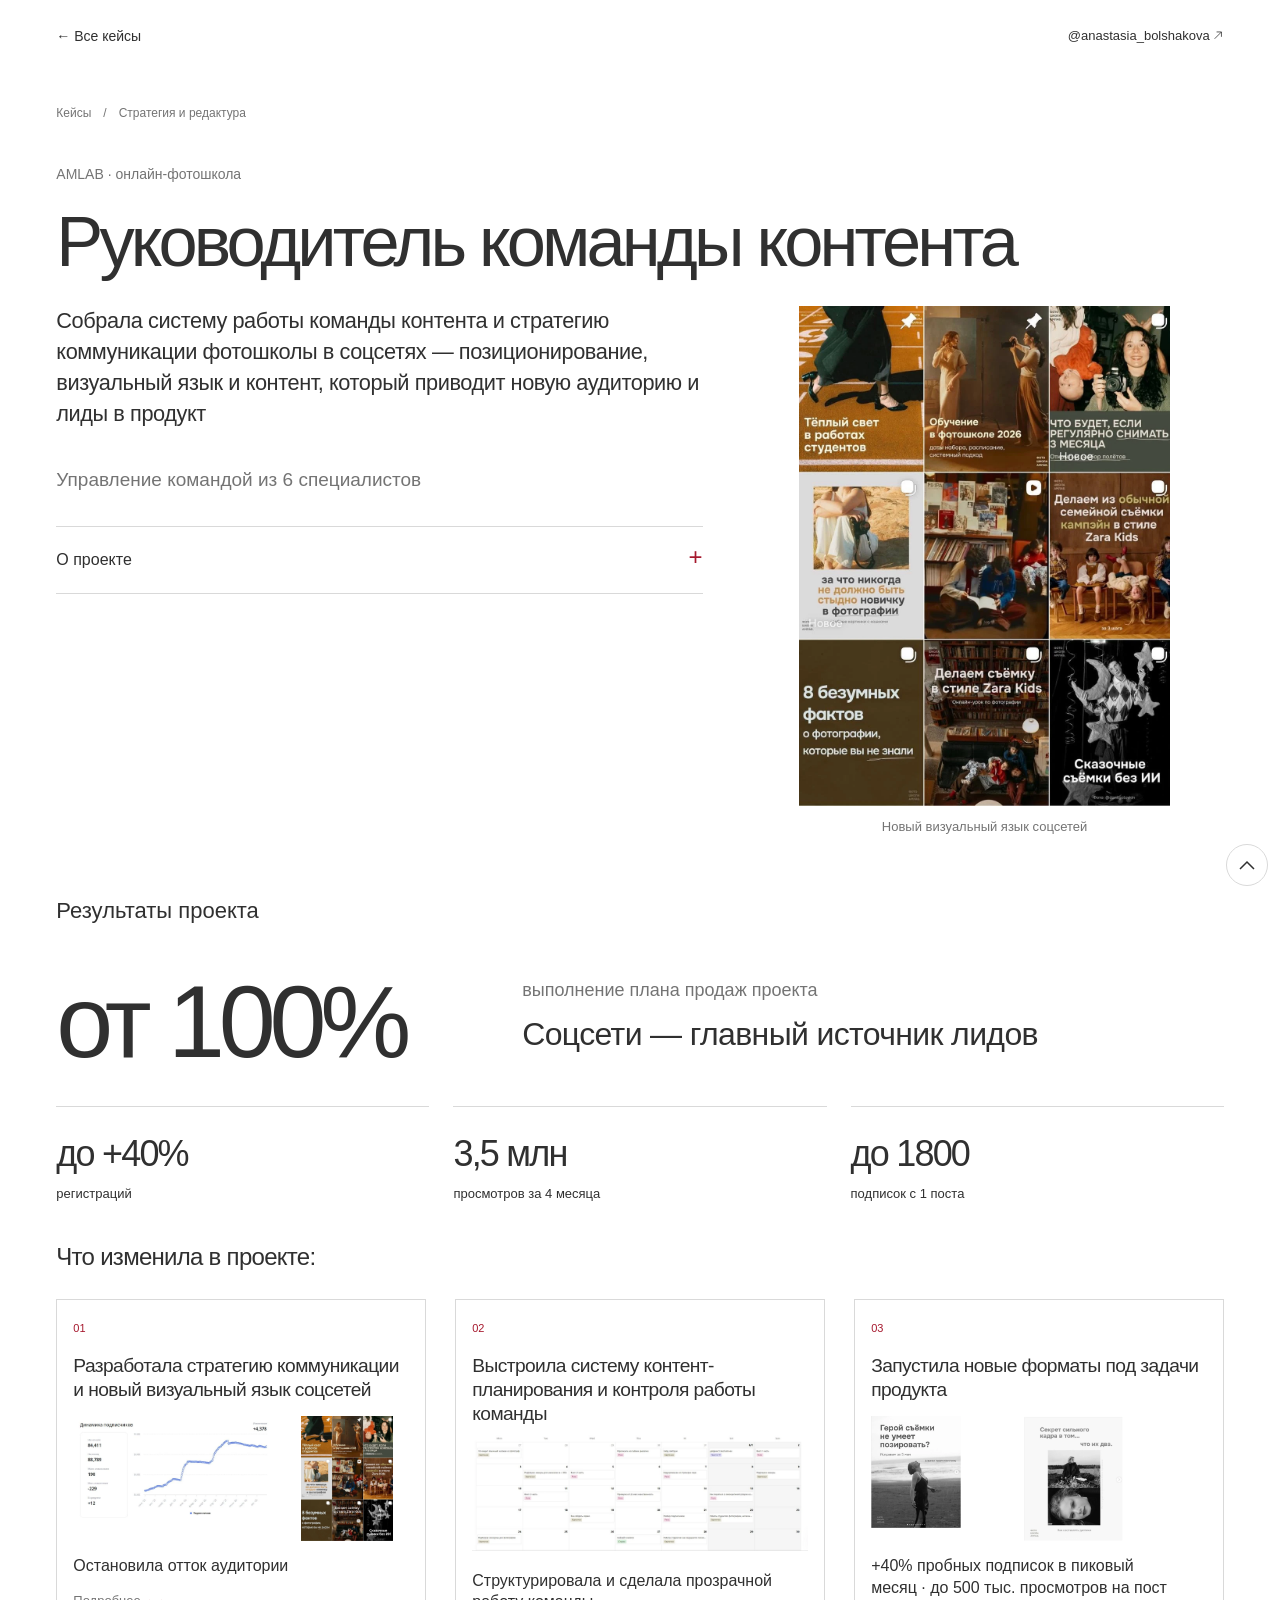
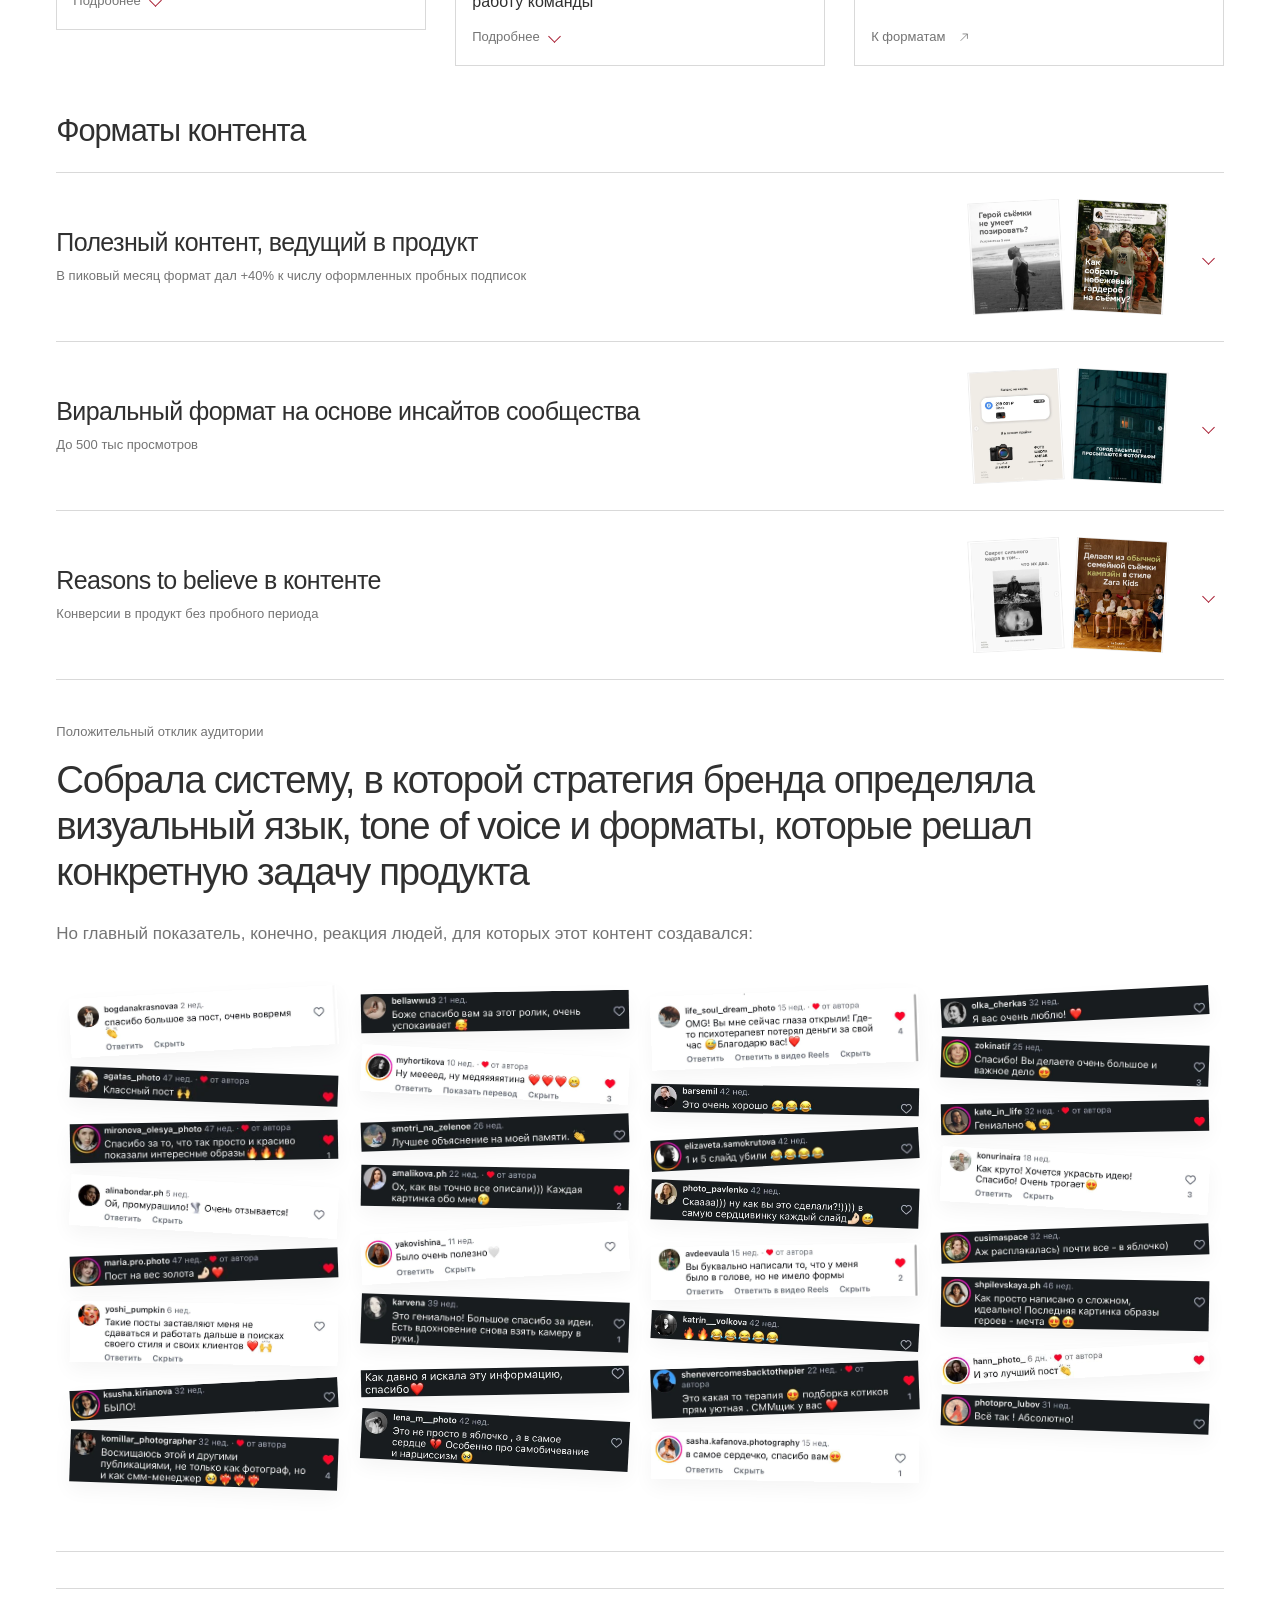
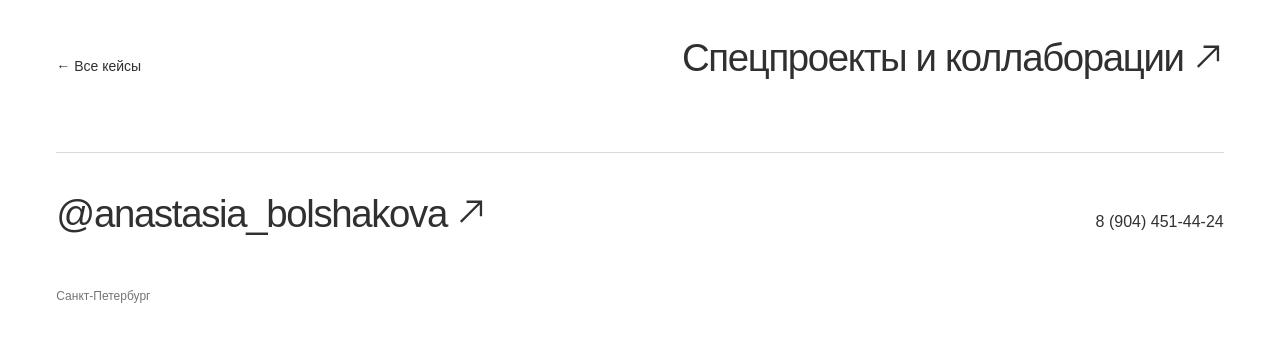
==== commit 04d87493: "Group mobile set design stories and support dragging the launch diagram" ====
--- a/amlab.html
+++ b/amlab.html
@@ -1 +1 @@
-<!doctype html><html lang="ru" class="no-js"><head><meta charset="utf-8"><meta name="viewport" content="width=device-width,initial-scale=1"><meta name="color-scheme" content="light"><title>Стратегия коммуникации · AMLAB — портфолио</title><meta name="description" content="Креативный продюсер, бренд-менеджер и редактор в культурных и образовательных проектах"><link rel="icon" href="assets/favicon.svg" type="image/svg+xml"><link rel="stylesheet" href="styles.css?v=20261105-layout24"><link rel="stylesheet" href="amlab.css?v=20261105-cards28"><link rel="stylesheet" href="narrative.css?v=20261105-layout24"><link rel="stylesheet" href="collage.css?v=20261105-layout24"><link rel="stylesheet" href="lyubo.css?v=20261105-layout24"><link rel="stylesheet" href="refinements.css?v=20261105-layout24"><link rel="stylesheet" href="media-layout.css?v=20261105-type25"><script defer src="app.js?v=20261105-layout24"></script></head><body><a class="skip-link" href="#main">К содержанию</a><div id="page-top" tabindex="-1"></div><header class="site-header"><div class="header-inner"><a class="header-label" href="index.html#projects">← Все кейсы</a><a class="nav-contact" href="https://t.me/anastasia_bolshakova" target="_blank" rel="noopener noreferrer"><span class="contact-handle">@anastasia_bolshakova ↗</span><span class="contact-label">Связаться ↗</span></a></div></header><a class="back-to-top" href="#page-top" aria-label="Наверх страницы" title="Наверх"><svg width="18" height="12" viewBox="0 0 18 12" fill="none" aria-hidden="true"><path d="m2 10 7-7 7 7" stroke="currentColor" stroke-width="1.5"/></svg></a><main id="main" class="shell amlab-main"><section class="amlab-hero"><div class="amlab-breadcrumb"><a href="index.html#projects">Кейсы</a><span aria-hidden="true">/</span><span>Стратегия и редактура</span></div><p class="amlab-brand">AMLAB · онлайн-фотошкола</p><h1>Руководитель команды контента</h1><div class="amlab-hero-layout"><div><p class="amlab-intro">Собрала систему работы команды контента и стратегию коммуникации фотошколы в соцсетях — позиционирование, визуальный язык и контент, который приводит новую аудиторию и лиды в продукт</p><div class="amlab-block amlab-role" id="amlab-role"><p>Управление командой из 6 специалистов</p></div><details class="details"><summary>О проекте</summary><div class="details-body"><p>AMLAB — онлайн-школа фотографии.</p></div></details></div><div class="amlab-hero-proof"><figure class="media-figure "><button class="media-button" type="button" data-gallery="amlab-hero" aria-label="Увеличить: Лента AMLAB после создания визуального гайдлайна"><img class="" src="assets/revision/p28-image-01.webp" width="950" height="1280" alt="Лента AMLAB после создания визуального гайдлайна" loading="lazy" decoding="async"></button><figcaption>Новый визуальный язык соцсетей</figcaption></figure></div></div></section><section class="amlab-results-overview" aria-label="Результаты проекта"><h2>Результаты проекта</h2><div class="amlab-primary-result"><strong>от 100%</strong><div><p>выполнение плана продаж проекта</p><p>Соцсети — главный источник лидов</p></div></div><div class="project-result-strip"><div class="story-results"><span class="result-label">Результат</span><div class="result-tile"><strong class="result-number">до +40%</strong> регистраций</div><div class="result-tile"><strong class="result-number">3,5 млн</strong> просмотров за 4 месяца</div><div class="result-tile"><strong class="result-number">до 1800</strong>подписок с 1 поста</div></div></div></section><section class="change-overview" id="amlab-changes"><h2>Что изменила в проекте:</h2><div class="change-cards"><details id="amlab-foundation-panel" class="change-disclosure change-slot-1" name="project-changes"><summary class="change-card"><span class="change-number">01</span><h3>Разработала стратегию коммуникации и новый визуальный язык соцсетей</h3><span class="case-preview change-preview" aria-hidden="true"><img class="" src="assets/revision/p27-image-01.webp" width="1045" height="532" aria-hidden="true" alt="Динамика подписчиков AMLAB после изменения стратегии: рост" loading="lazy" decoding="async"><img class="" src="assets/revision/p28-image-01.webp" width="950" height="1280" aria-hidden="true" alt="Лента AMLAB после создания визуального гайдлайна" loading="lazy" decoding="async"></span><span class="change-outcome">Остановила отток аудитории</span><span class="change-open"><span class="when-closed">Подробнее</span><span class="when-open">Свернуть</span><i class="chevron" aria-hidden="true"></i></span></summary><div class="change-content amlab-panel-body"><section class="amlab-subcase" id="amlab-strategy"><h3 class="amlab-subcase-title">Разработка стратегии</h3><p>На основе глубинных интервью, портретов аудитории, конкурентов, брифа и продукта я сформулировала центральную идею коммуникации AMLAB — «Учим снимать уверенно»</p><div class="amlab-block " id="amlab-research"><p>В исследовании повторялись две проблемы: непонимание своих ошибок и следующих шагов; и неуверенность — в качестве работ, результате обучения и действиях на съёмке.</p></div><div class="amlab-block " id="amlab-principles"><h3>Отсюда два принципа коммуникации:</h3><p>Структурность — уверенность через понимание.</p><p>Забота — уверенность через поддержку.</p></div><div class="amlab-comparison amlab-compare-charts"><div class="amlab-compare-item"><h4 class="amlab-compare-label">До</h4><div class="amlab-compare-frame"><figure class="media-figure "><button class="media-button" type="button" data-gallery="comparison-27" aria-label="Увеличить: Динамика подписчиков AMLAB до изменения стратегии: отток"><img class="" src="assets/revision/p27-image-02.webp" width="1600" height="949" alt="Динамика подписчиков AMLAB до изменения стратегии: отток" loading="lazy" decoding="async"></button></figure></div></div><div class="amlab-compare-item"><h4 class="amlab-compare-label">После</h4><div class="amlab-compare-frame"><figure class="media-figure "><button class="media-button" type="button" data-gallery="comparison-27" aria-label="Увеличить: Динамика подписчиков AMLAB после изменения стратегии: рост"><img class="" src="assets/revision/p27-image-01.webp" width="1045" height="532" alt="Динамика подписчиков AMLAB после изменения стратегии: рост" loading="lazy" decoding="async"></button></figure></div></div></div></section><section class="amlab-subcase" id="amlab-visual"><h3 class="amlab-subcase-title">Создание и поддрежание гайдлайна для соцсетей</h3><p>сформулировала визуальное направление на основе стратегии бренда, собрала мудборд и ТЗ, курировала работу дизайнера и финально согласовывала решения.</p><div class="amlab-comparison amlab-compare-feeds"><div class="amlab-compare-item" id="amlab-visual-before"><h4 class="amlab-compare-label">До</h4><div class="amlab-compare-copy"><p>Разрозненный визуальный язык: разные палитры, типографика, обработка фото и принципы вёрстки. Лента не складывалась в единый образ бренда.</p></div><div class="amlab-compare-frame"><figure class="media-figure "><button class="media-button" type="button" data-gallery="comparison-28" aria-label="Увеличить: Лента AMLAB до создания визуального гайдлайна"><img class="" src="assets/revision/p28-image-02.webp" width="963" height="1280" alt="Лента AMLAB до создания визуального гайдлайна" loading="lazy" decoding="async"></button></figure></div></div><div class="amlab-compare-item" id="amlab-visual-after"><h4 class="amlab-compare-label">После</h4><div class="amlab-compare-copy"><p>Единая визуальная система с согласованной палитрой, типографикой, повторяемые принципы вёрстки и стиль фотографий</p></div><div class="amlab-compare-frame"><figure class="media-figure "><button class="media-button" type="button" data-gallery="comparison-28" aria-label="Увеличить: Лента AMLAB после создания визуального гайдлайна"><img class="" src="assets/revision/p28-image-01.webp" width="950" height="1280" alt="Лента AMLAB после создания визуального гайдлайна" loading="lazy" decoding="async"></button></figure></div></div></div><div class="amlab-block " id="amlab-visual-principles"><p>Эти принципы стали основой tone of voice и контентных форматов</p></div></section></div></details><details id="amlab-system" class="change-disclosure change-slot-2" name="project-changes"><summary class="change-card"><span class="change-number">02</span><h3>Выстроила систему контент-планирования и контроля работы команды</h3><span class="case-preview change-preview" aria-hidden="true"><img class="" src="assets/revision/p26-image-01.webp" width="1600" height="556" aria-hidden="true" alt="Единый контент-план AMLAB" loading="lazy" decoding="async"></span><span class="change-outcome">Структурировала и сделала прозрачной работу команды</span><span class="change-open"><span class="when-closed">Подробнее</span><span class="when-open">Свернуть</span><i class="chevron" aria-hidden="true"></i></span></summary><div class="change-content amlab-panel-body"><section class="amlab-block amlab-team" id="amlab-team"><h3>Структурировала работу в команде</h3><div class="amlab-team-comparison"><div><p><strong class="team-stage">До:</strong>контент согласовывался точечно самим основателем проекта, без общего планирования и финальной проверки материалов</p></div><div><p><strong class="team-stage">После:</strong>я ввела единый контент-план и финальный редакционный и визуальный контроль всех материалов до публикации.</p></div></div><div class="amlab-calendar"><figure class="media-figure "><button class="media-button" type="button" data-gallery="content-calendar" aria-label="Увеличить: Единый контент-план AMLAB"><img class="" src="assets/revision/p26-image-01.webp" width="1600" height="556" alt="Единый контент-план AMLAB" loading="lazy" decoding="async"></button></figure></div></section><section class="amlab-block amlab-tasks"><h3>Мои задачи:</h3><ul><li>Координировала работу команды монтажёров, копирайтеров и дизайнеров (команда фрилансеров из 6 человек)</li><li>Разрабатывала и запускала новые форматы и механики привлечения аудитории</li><li>Реализовывала контент-стратегию с разными форматами для всех этапов клиентского пути и задач: повышения узнаваемости, формирование лояльности, генерация лидов</li><li>Анализировала эффективность контента по результатам привлечённых лидов, клиентов, err, динамике подписчиков, охватов и на основе результатов корректировала контент-план</li><li>Нанимала и онбордила людей в команду</li></ul></section></div></details><a class="change-card change-slot-3" href="#amlab-formats"><span class="change-number">03</span><h3>Запустила новые форматы под задачи продукта</h3><span class="case-preview change-preview" aria-hidden="true"><img class="" src="assets/revision/p30-image-03.webp" width="600" height="748" aria-hidden="true" alt="Обложка «Герой съёмки не умеет позировать?»" loading="lazy" decoding="async"><img class="" src="assets/revision/p32-image-01.webp" width="600" height="749" aria-hidden="true" alt="Обложка «Секрет сильного кадра в том, что их два»" loading="lazy" decoding="async"></span><span class="change-outcome">+40% пробных подписок в пиковый месяц · до 500 тыс. просмотров на пост</span><span class="change-open">К форматам ↗</span></a></div></section><div class="amlab-panels"><h2 class="format-heading" id="amlab-formats">Форматы контента</h2><details class="amlab-panel" id="amlab-useful"><summary class="amlab-panel-summary"><span class="amlab-panel-name"><strong>Полезный контент, ведущий в продукт</strong><span>В пиковый месяц формат дал +40% к числу оформленных пробных подписок</span></span><span class="case-preview " aria-hidden="true"><img class="" src="assets/revision/p30-image-03.webp" width="600" height="748" aria-hidden="true" alt="Обложка «Герой съёмки не умеет позировать?»" loading="lazy" decoding="async"><img class="" src="assets/revision/p30-image-06.webp" width="595" height="747" aria-hidden="true" alt="Обложка «Как собрать небежевый гардероб на съёмку?»" loading="lazy" decoding="async"></span><span class="amlab-panel-icon" aria-hidden="true"><i class="chevron"></i></span></summary><div class="amlab-panel-body"><div class="amlab-outcomes"><span class="amlab-label">Результат</span><p>Сейчас это основной тип контента, ведущий в продукт</p></div><div class="amlab-method-grid"><div class="amlab-block " id="useful-goal"><h3>Задача:</h3><p>Увеличить количество оформлений пробной подписки на школу</p></div><div class="amlab-block " id="useful-solution"><h3>Решение:</h3><p>Я построила часть полезного контента на основе уроков из пробного доступа и болей аудитории, взятых из глубинных интервью</p></div></div><div class="amlab-block amlab-content-path" id="useful-path"><p>Проблема → полезный контент, частично решающий проблему → конкретный урок в триале, закрывающий боль → знакомство с продуктом</p></div><div class="amlab-block" id="useful-examples"><h3>Роль: автор идеи, редактор</h3><div class="amlab-example-pair"><article class="content-example amlab-example" id="useful-0"><div class="publication-result"><p class="publication-result-label">Результат публикации</p><dl class="publication-metrics" data-metrics-for="useful-0"><div class="publication-metric"><dt>Просмотры</dt><dd>109 338</dd></div><div class="publication-metric"><dt>Сохранения</dt><dd>4,1 тыс.</dd></div><div class="publication-metric"><dt>Подписки</dt><dd>495</dd></div></dl></div><div class="publication-reader" data-publication-reader="useful-0" data-complete="true"><div class="reader-heading"><span>Публикация целиком</span></div><div class="reader-track" tabindex="0" aria-label="Карточки публикации"><div class="reader-slide" data-reader-slide="1"><figure class="media-figure"><button class="media-button" type="button" data-gallery="publication-useful-0" aria-label="Увеличить: Герой съёмки не умеет позировать? — слайд 1"><img src="assets/publications/useful-0/01.jpg" width="1080" height="1350" alt="Герой съёмки не умеет позировать? — слайд 1" loading="lazy" decoding="async"></button></figure></div><div class="reader-slide" data-reader-slide="2"><figure class="media-figure"><button class="media-button" type="button" data-gallery="publication-useful-0" aria-label="Увеличить: Герой съёмки не умеет позировать? — слайд 2"><img src="assets/publications/useful-0/02.jpg" width="1080" height="1350" alt="Герой съёмки не умеет позировать? — слайд 2" loading="lazy" decoding="async"></button></figure></div><div class="reader-slide" data-reader-slide="3"><figure class="media-figure"><button class="media-button" type="button" data-gallery="publication-useful-0" aria-label="Увеличить: Герой съёмки не умеет позировать? — слайд 3"><img src="assets/publications/useful-0/03.jpg" width="1080" height="1350" alt="Герой съёмки не умеет позировать? — слайд 3" loading="lazy" decoding="async"></button></figure></div><div class="reader-slide" data-reader-slide="4"><figure class="media-figure"><button class="media-button" type="button" data-gallery="publication-useful-0" aria-label="Увеличить: Герой съёмки не умеет позировать? — слайд 4"><img src="assets/publications/useful-0/04.jpg" width="1080" height="1350" alt="Герой съёмки не умеет позировать? — слайд 4" loading="lazy" decoding="async"></button></figure></div><div class="reader-slide" data-reader-slide="5"><figure class="media-figure"><button class="media-button" type="button" data-gallery="publication-useful-0" aria-label="Увеличить: Герой съёмки не умеет позировать? — слайд 5"><img src="assets/publications/useful-0/05.jpg" width="1080" height="1350" alt="Герой съёмки не умеет позировать? — слайд 5" loading="lazy" decoding="async"></button></figure></div><div class="reader-slide" data-reader-slide="6"><video controls playsinline preload="metadata" data-publication-video width="720" height="900" aria-label="Герой съёмки не умеет позировать? — видеослайд 6"><source src="assets/publications/useful-0/06.mp4" type="video/mp4"></video></div><div class="reader-slide" data-reader-slide="7"><figure class="media-figure"><button class="media-button" type="button" data-gallery="publication-useful-0" aria-label="Увеличить: Герой съёмки не умеет позировать? — слайд 7"><img src="assets/publications/useful-0/07.jpg" width="1080" height="1350" alt="Герой съёмки не умеет позировать? — слайд 7" loading="lazy" decoding="async"></button></figure></div><div class="reader-slide" data-reader-slide="8"><figure class="media-figure"><button class="media-button" type="button" data-gallery="publication-useful-0" aria-label="Увеличить: Герой съёмки не умеет позировать? — слайд 8"><img src="assets/publications/useful-0/08.jpg" width="1080" height="1350" alt="Герой съёмки не умеет позировать? — слайд 8" loading="lazy" decoding="async"></button></figure></div><div class="reader-slide" data-reader-slide="9"><video controls playsinline preload="metadata" data-publication-video width="720" height="900" aria-label="Герой съёмки не умеет позировать? — видеослайд 9"><source src="assets/publications/useful-0/09.mp4" type="video/mp4"></video></div><div class="reader-slide" data-reader-slide="10"><figure class="media-figure"><button class="media-button" type="button" data-gallery="publication-useful-0" aria-label="Увеличить: Герой съёмки не умеет позировать? — слайд 10"><img src="assets/publications/useful-0/10.jpg" width="1080" height="1350" alt="Герой съёмки не умеет позировать? — слайд 10" loading="lazy" decoding="async"></button></figure></div></div><div class="reader-controls"><button type="button" data-reader-prev aria-label="Предыдущая карточка" disabled>←</button><span data-reader-count aria-live="polite">1 / 10</span><button type="button" data-reader-next aria-label="Следующая карточка">→</button></div><a class="example-link" href="https://www.instagram.com/p/DVvzHUVDZtF/?stkn=MTF3cDRqNzZzZ3JsOQ%3D%3D" target="_blank" rel="noopener noreferrer">Оригинал публикации ↗</a></div><details class="details"><summary>Скриншот статистики</summary><div class="details-body"><div class="media-set single "><figure class="media-figure "><button class="media-button" type="button" data-gallery="useful-0-stats" aria-label="Увеличить: Статистика полезного поста «Герой съёмки не умеет позировать?»"><img class="" src="assets/revision/p30-image-01.webp" width="588" height="1280" alt="Статистика полезного поста «Герой съёмки не умеет позировать?»" loading="lazy" decoding="async"></button></figure></div></div></details></article><article class="content-example amlab-example" id="useful-1"><div class="publication-result"><p class="publication-result-label">Результат публикации</p><dl class="publication-metrics" data-metrics-for="useful-1"><div class="publication-metric"><dt>Просмотры</dt><dd>179 406</dd></div><div class="publication-metric"><dt>Сохранения</dt><dd>2,5 тыс.</dd></div><div class="publication-metric"><dt>Подписки</dt><dd>278</dd></div></dl></div><div class="publication-reader" data-publication-reader="useful-1" data-complete="true"><div class="reader-heading"><span>Публикация целиком</span></div><div class="reader-track" tabindex="0" aria-label="Карточки публикации"><div class="reader-slide" data-reader-slide="1"><figure class="media-figure"><button class="media-button" type="button" data-gallery="publication-useful-1" aria-label="Увеличить: Как собрать небежевый гардероб на съёмку? — слайд 1"><img src="assets/publications/useful-1/01.jpg" width="1080" height="1350" alt="Как собрать небежевый гардероб на съёмку? — слайд 1" loading="lazy" decoding="async"></button></figure></div><div class="reader-slide" data-reader-slide="2"><figure class="media-figure"><button class="media-button" type="button" data-gallery="publication-useful-1" aria-label="Увеличить: Как собрать небежевый гардероб на съёмку? — слайд 2"><img src="assets/publications/useful-1/02.jpg" width="1080" height="1350" alt="Как собрать небежевый гардероб на съёмку? — слайд 2" loading="lazy" decoding="async"></button></figure></div><div class="reader-slide" data-reader-slide="3"><figure class="media-figure"><button class="media-button" type="button" data-gallery="publication-useful-1" aria-label="Увеличить: Как собрать небежевый гардероб на съёмку? — слайд 3"><img src="assets/publications/useful-1/03.jpg" width="1080" height="1350" alt="Как собрать небежевый гардероб на съёмку? — слайд 3" loading="lazy" decoding="async"></button></figure></div><div class="reader-slide" data-reader-slide="4"><figure class="media-figure"><button class="media-button" type="button" data-gallery="publication-useful-1" aria-label="Увеличить: Как собрать небежевый гардероб на съёмку? — слайд 4"><img src="assets/publications/useful-1/04.jpg" width="1080" height="1350" alt="Как собрать небежевый гардероб на съёмку? — слайд 4" loading="lazy" decoding="async"></button></figure></div><div class="reader-slide" data-reader-slide="5"><figure class="media-figure"><button class="media-button" type="button" data-gallery="publication-useful-1" aria-label="Увеличить: Как собрать небежевый гардероб на съёмку? — слайд 5"><img src="assets/publications/useful-1/05.jpg" width="1080" height="1350" alt="Как собрать небежевый гардероб на съёмку? — слайд 5" loading="lazy" decoding="async"></button></figure></div><div class="reader-slide" data-reader-slide="6"><figure class="media-figure"><button class="media-button" type="button" data-gallery="publication-useful-1" aria-label="Увеличить: Как собрать небежевый гардероб на съёмку? — слайд 6"><img src="assets/publications/useful-1/06.jpg" width="1080" height="1350" alt="Как собрать небежевый гардероб на съёмку? — слайд 6" loading="lazy" decoding="async"></button></figure></div><div class="reader-slide" data-reader-slide="7"><figure class="media-figure"><button class="media-button" type="button" data-gallery="publication-useful-1" aria-label="Увеличить: Как собрать небежевый гардероб на съёмку? — слайд 7"><img src="assets/publications/useful-1/07.jpg" width="1080" height="1350" alt="Как собрать небежевый гардероб на съёмку? — слайд 7" loading="lazy" decoding="async"></button></figure></div><div class="reader-slide" data-reader-slide="8"><figure class="media-figure"><button class="media-button" type="button" data-gallery="publication-useful-1" aria-label="Увеличить: Как собрать небежевый гардероб на съёмку? — слайд 8"><img src="assets/publications/useful-1/08.jpg" width="1080" height="1350" alt="Как собрать небежевый гардероб на съёмку? — слайд 8" loading="lazy" decoding="async"></button></figure></div><div class="reader-slide" data-reader-slide="9"><figure class="media-figure"><button class="media-button" type="button" data-gallery="publication-useful-1" aria-label="Увеличить: Как собрать небежевый гардероб на съёмку? — слайд 9"><img src="assets/publications/useful-1/09.jpg" width="1080" height="1350" alt="Как собрать небежевый гардероб на съёмку? — слайд 9" loading="lazy" decoding="async"></button></figure></div><div class="reader-slide" data-reader-slide="10"><figure class="media-figure"><button class="media-button" type="button" data-gallery="publication-useful-1" aria-label="Увеличить: Как собрать небежевый гардероб на съёмку? — слайд 10"><img src="assets/publications/useful-1/10.jpg" width="1080" height="1350" alt="Как собрать небежевый гардероб на съёмку? — слайд 10" loading="lazy" decoding="async"></button></figure></div><div class="reader-slide" data-reader-slide="11"><figure class="media-figure"><button class="media-button" type="button" data-gallery="publication-useful-1" aria-label="Увеличить: Как собрать небежевый гардероб на съёмку? — слайд 11"><img src="assets/publications/useful-1/11.jpg" width="1080" height="1350" alt="Как собрать небежевый гардероб на съёмку? — слайд 11" loading="lazy" decoding="async"></button></figure></div><div class="reader-slide" data-reader-slide="12"><figure class="media-figure"><button class="media-button" type="button" data-gallery="publication-useful-1" aria-label="Увеличить: Как собрать небежевый гардероб на съёмку? — слайд 12"><img src="assets/publications/useful-1/12.jpg" width="1080" height="1350" alt="Как собрать небежевый гардероб на съёмку? — слайд 12" loading="lazy" decoding="async"></button></figure></div><div class="reader-slide" data-reader-slide="13"><figure class="media-figure"><button class="media-button" type="button" data-gallery="publication-useful-1" aria-label="Увеличить: Как собрать небежевый гардероб на съёмку? — слайд 13"><img src="assets/publications/useful-1/13.jpg" width="1080" height="1350" alt="Как собрать небежевый гардероб на съёмку? — слайд 13" loading="lazy" decoding="async"></button></figure></div><div class="reader-slide" data-reader-slide="14"><figure class="media-figure"><button class="media-button" type="button" data-gallery="publication-useful-1" aria-label="Увеличить: Как собрать небежевый гардероб на съёмку? — слайд 14"><img src="assets/publications/useful-1/14.jpg" width="1080" height="1350" alt="Как собрать небежевый гардероб на съёмку? — слайд 14" loading="lazy" decoding="async"></button></figure></div><div class="reader-slide" data-reader-slide="15"><figure class="media-figure"><button class="media-button" type="button" data-gallery="publication-useful-1" aria-label="Увеличить: Как собрать небежевый гардероб на съёмку? — слайд 15"><img src="assets/publications/useful-1/15.jpg" width="1080" height="1350" alt="Как собрать небежевый гардероб на съёмку? — слайд 15" loading="lazy" decoding="async"></button></figure></div><div class="reader-slide" data-reader-slide="16"><figure class="media-figure"><button class="media-button" type="button" data-gallery="publication-useful-1" aria-label="Увеличить: Как собрать небежевый гардероб на съёмку? — слайд 16"><img src="assets/publications/useful-1/16.jpg" width="1080" height="1350" alt="Как собрать небежевый гардероб на съёмку? — слайд 16" loading="lazy" decoding="async"></button></figure></div></div><div class="reader-controls"><button type="button" data-reader-prev aria-label="Предыдущая карточка" disabled>←</button><span data-reader-count aria-live="polite">1 / 16</span><button type="button" data-reader-next aria-label="Следующая карточка">→</button></div><a class="example-link" href="https://www.instagram.com/p/DQJh6Q9DYEZ?img_index=11" target="_blank" rel="noopener noreferrer">Оригинал публикации ↗</a></div><details class="details"><summary>Скриншот статистики</summary><div class="details-body"><div class="media-set single "><figure class="media-figure "><button class="media-button" type="button" data-gallery="useful-1-stats" aria-label="Увеличить: Статистика поста «Как собрать небежевый гардероб на съёмку?»"><img class="" src="assets/revision/p30-image-04.webp" width="588" height="1280" alt="Статистика поста «Как собрать небежевый гардероб на съёмку?»" loading="lazy" decoding="async"></button></figure></div></div></details></article></div></div></div></details><details class="amlab-panel" id="amlab-viral"><summary class="amlab-panel-summary"><span class="amlab-panel-name"><strong>Виральный формат на основе инсайтов сообщества</strong><span>До 500 тыс просмотров</span></span><span class="case-preview " aria-hidden="true"><img class="" src="assets/revision/p31-image-04.webp" width="597" height="745" aria-hidden="true" alt="Юмористическая карточка: баланс и стоимость камеры" loading="lazy" decoding="async"><img class="" src="assets/revision/p31-image-02.webp" width="596" height="745" aria-hidden="true" alt="Обложка «Город засыпает — просыпаются фотографы»" loading="lazy" decoding="async"></span><span class="amlab-panel-icon" aria-hidden="true"><i class="chevron"></i></span></summary><div class="amlab-panel-body"><div class="amlab-outcomes"><span class="amlab-label">Результат</span><p>формат приносил от 30 до 1000 репостов в сторис, от 70 тыс. до 500 тыс. просмотров на пост</p></div><div class="amlab-method-grid"><div class="amlab-block " id="viral-goal"><h3>Задача:</h3><p>Повысить охваты</p></div><div class="amlab-block " id="viral-solution"><h3>Решение:</h3><p>Внедрила формат смешных и поддерживающих карточек</p></div></div><div class="amlab-example-pair"><article class="content-example" id="viral-editor"><div class="example-heading"><h4>Роль: редактор</h4></div><div class="publication-result"><p class="publication-result-label">Результат публикации</p><dl class="publication-metrics" data-metrics-for="viral-editor"><div class="publication-metric"><dt>Просмотры</dt><dd>552 267</dd></div><div class="publication-metric"><dt>Сохранения</dt><dd>1,2 тыс.</dd></div><div class="publication-metric"><dt>Подписки</dt><dd>218</dd></div></dl></div><div class="publication-reader" data-publication-reader="viral-editor" data-complete="true"><div class="reader-heading"><span>Публикация целиком</span></div><div class="reader-track" tabindex="0" aria-label="Карточки публикации"><div class="reader-slide" data-reader-slide="1"><figure class="media-figure"><button class="media-button" type="button" data-gallery="publication-viral-editor" aria-label="Увеличить: Фотографы в своём прайме — слайд 1"><img src="assets/publications/viral-editor/01.jpg" width="1080" height="1356" alt="Фотографы в своём прайме — слайд 1" loading="lazy" decoding="async"></button></figure></div><div class="reader-slide" data-reader-slide="2"><figure class="media-figure"><button class="media-button" type="button" data-gallery="publication-viral-editor" aria-label="Увеличить: Фотографы в своём прайме — слайд 2"><img src="assets/publications/viral-editor/02.jpg" width="1080" height="1356" alt="Фотографы в своём прайме — слайд 2" loading="lazy" decoding="async"></button></figure></div><div class="reader-slide" data-reader-slide="3"><figure class="media-figure"><button class="media-button" type="button" data-gallery="publication-viral-editor" aria-label="Увеличить: Фотографы в своём прайме — слайд 3"><img src="assets/publications/viral-editor/03.jpg" width="1080" height="1356" alt="Фотографы в своём прайме — слайд 3" loading="lazy" decoding="async"></button></figure></div><div class="reader-slide" data-reader-slide="4"><figure class="media-figure"><button class="media-button" type="button" data-gallery="publication-viral-editor" aria-label="Увеличить: Фотографы в своём прайме — слайд 4"><img src="assets/publications/viral-editor/04.jpg" width="1080" height="1356" alt="Фотографы в своём прайме — слайд 4" loading="lazy" decoding="async"></button></figure></div><div class="reader-slide" data-reader-slide="5"><figure class="media-figure"><button class="media-button" type="button" data-gallery="publication-viral-editor" aria-label="Увеличить: Фотографы в своём прайме — слайд 5"><img src="assets/publications/viral-editor/05.jpg" width="1080" height="1356" alt="Фотографы в своём прайме — слайд 5" loading="lazy" decoding="async"></button></figure></div></div><div class="reader-controls"><button type="button" data-reader-prev aria-label="Предыдущая карточка" disabled>←</button><span data-reader-count aria-live="polite">1 / 5</span><button type="button" data-reader-next aria-label="Следующая карточка">→</button></div><a class="example-link" href="https://www.instagram.com/p/DapwJx6DSGL/?stkn=YTc1OGptMzVkZWcy&amp;img_index=1" target="_blank" rel="noopener noreferrer">Оригинал публикации ↗</a></div><details class="details"><summary>Скриншот статистики</summary><div class="details-body"><div class="media-set single "><figure class="media-figure "><button class="media-button" type="button" data-gallery="viral-editor-stats" aria-label="Увеличить: Статистика юмористического поста о камере"><img class="" src="assets/revision/p31-image-05.webp" width="588" height="1280" alt="Статистика юмористического поста о камере" loading="lazy" decoding="async"></button></figure></div></div></details></article><article class="content-example" id="viral-author"><div class="example-heading"><h4>Роль: автор</h4></div><div class="publication-result"><p class="publication-result-label">Результат публикации</p><dl class="publication-metrics" data-metrics-for="viral-author"><div class="publication-metric"><dt>Просмотры</dt><dd>141 451</dd></div><div class="publication-metric"><dt>Сохранения</dt><dd>440</dd></div><div class="publication-metric"><dt>Подписки</dt><dd>80</dd></div></dl></div><div class="publication-reader" data-publication-reader="viral-author" data-complete="true"><div class="reader-heading"><span>Публикация целиком</span></div><div class="reader-track" tabindex="0" aria-label="Карточки публикации"><div class="reader-slide" data-reader-slide="1"><figure class="media-figure"><button class="media-button" type="button" data-gallery="publication-viral-author" aria-label="Увеличить: Город засыпает — просыпаются фотографы — слайд 1"><img src="assets/publications/viral-author/01.jpg" width="1080" height="1350" alt="Город засыпает — просыпаются фотографы — слайд 1" loading="lazy" decoding="async"></button></figure></div><div class="reader-slide" data-reader-slide="2"><figure class="media-figure"><button class="media-button" type="button" data-gallery="publication-viral-author" aria-label="Увеличить: Город засыпает — просыпаются фотографы — слайд 2"><img src="assets/publications/viral-author/02.jpg" width="1080" height="1350" alt="Город засыпает — просыпаются фотографы — слайд 2" loading="lazy" decoding="async"></button></figure></div><div class="reader-slide" data-reader-slide="3"><figure class="media-figure"><button class="media-button" type="button" data-gallery="publication-viral-author" aria-label="Увеличить: Город засыпает — просыпаются фотографы — слайд 3"><img src="assets/publications/viral-author/03.jpg" width="1080" height="1350" alt="Город засыпает — просыпаются фотографы — слайд 3" loading="lazy" decoding="async"></button></figure></div><div class="reader-slide" data-reader-slide="4"><figure class="media-figure"><button class="media-button" type="button" data-gallery="publication-viral-author" aria-label="Увеличить: Город засыпает — просыпаются фотографы — слайд 4"><img src="assets/publications/viral-author/04.jpg" width="1080" height="1350" alt="Город засыпает — просыпаются фотографы — слайд 4" loading="lazy" decoding="async"></button></figure></div><div class="reader-slide" data-reader-slide="5"><figure class="media-figure"><button class="media-button" type="button" data-gallery="publication-viral-author" aria-label="Увеличить: Город засыпает — просыпаются фотографы — слайд 5"><img src="assets/publications/viral-author/05.jpg" width="1080" height="1350" alt="Город засыпает — просыпаются фотографы — слайд 5" loading="lazy" decoding="async"></button></figure></div><div class="reader-slide" data-reader-slide="6"><figure class="media-figure"><button class="media-button" type="button" data-gallery="publication-viral-author" aria-label="Увеличить: Город засыпает — просыпаются фотографы — слайд 6"><img src="assets/publications/viral-author/06.jpg" width="1080" height="1350" alt="Город засыпает — просыпаются фотографы — слайд 6" loading="lazy" decoding="async"></button></figure></div><div class="reader-slide" data-reader-slide="7"><figure class="media-figure"><button class="media-button" type="button" data-gallery="publication-viral-author" aria-label="Увеличить: Город засыпает — просыпаются фотографы — слайд 7"><img src="assets/publications/viral-author/07.jpg" width="1080" height="1350" alt="Город засыпает — просыпаются фотографы — слайд 7" loading="lazy" decoding="async"></button></figure></div><div class="reader-slide" data-reader-slide="8"><figure class="media-figure"><button class="media-button" type="button" data-gallery="publication-viral-author" aria-label="Увеличить: Город засыпает — просыпаются фотографы — слайд 8"><img src="assets/publications/viral-author/08.jpg" width="1080" height="1350" alt="Город засыпает — просыпаются фотографы — слайд 8" loading="lazy" decoding="async"></button></figure></div><div class="reader-slide" data-reader-slide="9"><figure class="media-figure"><button class="media-button" type="button" data-gallery="publication-viral-author" aria-label="Увеличить: Город засыпает — просыпаются фотографы — слайд 9"><img src="assets/publications/viral-author/09.jpg" width="1080" height="1350" alt="Город засыпает — просыпаются фотографы — слайд 9" loading="lazy" decoding="async"></button></figure></div><div class="reader-slide" data-reader-slide="10"><figure class="media-figure"><button class="media-button" type="button" data-gallery="publication-viral-author" aria-label="Увеличить: Город засыпает — просыпаются фотографы — слайд 10"><img src="assets/publications/viral-author/10.jpg" width="1080" height="1350" alt="Город засыпает — просыпаются фотографы — слайд 10" loading="lazy" decoding="async"></button></figure></div></div><div class="reader-controls"><button type="button" data-reader-prev aria-label="Предыдущая карточка" disabled>←</button><span data-reader-count aria-live="polite">1 / 10</span><button type="button" data-reader-next aria-label="Следующая карточка">→</button></div><a class="example-link" href="https://www.instagram.com/p/DUVlrhNEuPy/?stkn=MWl3bDB1d2lubzZlbw%3D%3D&amp;img_index=1" target="_blank" rel="noopener noreferrer">Оригинал публикации ↗</a></div><details class="details"><summary>Скриншот статистики</summary><div class="details-body"><div class="media-set single "><figure class="media-figure "><button class="media-button" type="button" data-gallery="viral-author-stats" aria-label="Увеличить: Статистика поста «Город засыпает»"><img class="" src="assets/revision/p31-image-03.webp" width="588" height="1280" alt="Статистика поста «Город засыпает»" loading="lazy" decoding="async"></button></figure></div></div></details></article></div></div></details><details class="amlab-panel" id="amlab-trust"><summary class="amlab-panel-summary"><span class="amlab-panel-name"><strong>Reasons to believe в контенте</strong><span>Конверсии в продукт без пробного периода</span></span><span class="case-preview " aria-hidden="true"><img class="" src="assets/revision/p32-image-01.webp" width="600" height="749" aria-hidden="true" alt="Обложка «Секрет сильного кадра в том, что их два»" loading="lazy" decoding="async"><img class="" src="assets/revision/p32-image-05.webp" width="598" height="746" aria-hidden="true" alt="Обложка «Делаем из обычной семейной съёмки кампейн в стиле Zara Kids»" loading="lazy" decoding="async"></span><span class="amlab-panel-icon" aria-hidden="true"><i class="chevron"></i></span></summary><div class="amlab-panel-body"><div class="amlab-outcomes"><span class="amlab-label">Результат</span><p>Контент работал не только на доверие и рост аудитории: отдельные материалы приводили к покупке продукта без пробного периода</p></div><div class="amlab-method-grid"><div class="amlab-block " id="trust-goal"><h3>Задача:</h3><p>встроить в коммуникацию доказательства экспертности AMLAB.</p></div><div class="amlab-block " id="trust-solution"><h3>Решение:</h3><p>показывать результат обучения через работы студентов (встраивали работы в полезные посты, делали отдельные подборки</p></div></div><div class="amlab-example-pair"><article class="content-example" id="trust-author"><div class="example-heading"><h4>Роль: автор</h4></div><div class="publication-result"><p class="publication-result-label">Результат публикации</p><dl class="publication-metrics" data-metrics-for="trust-author"><div class="publication-metric"><dt>Просмотры</dt><dd>144 793</dd></div><div class="publication-metric"><dt>Сохранения</dt><dd>6,6 тыс.</dd></div><div class="publication-metric"><dt>Подписки</dt><dd>1 859</dd></div></dl></div><div class="publication-reader" data-publication-reader="trust-author" data-complete="true"><div class="reader-heading"><span>Публикация целиком</span></div><div class="reader-track" tabindex="0" aria-label="Карточки публикации"><div class="reader-slide" data-reader-slide="1"><figure class="media-figure"><button class="media-button" type="button" data-gallery="publication-trust-author" aria-label="Увеличить: Секрет сильного кадра в том, что их два — слайд 1"><img src="assets/publications/trust-author/01.jpg" width="1080" height="1350" alt="Секрет сильного кадра в том, что их два — слайд 1" loading="lazy" decoding="async"></button></figure></div><div class="reader-slide" data-reader-slide="2"><figure class="media-figure"><button class="media-button" type="button" data-gallery="publication-trust-author" aria-label="Увеличить: Секрет сильного кадра в том, что их два — слайд 2"><img src="assets/publications/trust-author/02.jpg" width="1080" height="1350" alt="Секрет сильного кадра в том, что их два — слайд 2" loading="lazy" decoding="async"></button></figure></div><div class="reader-slide" data-reader-slide="3"><figure class="media-figure"><button class="media-button" type="button" data-gallery="publication-trust-author" aria-label="Увеличить: Секрет сильного кадра в том, что их два — слайд 3"><img src="assets/publications/trust-author/03.jpg" width="1080" height="1350" alt="Секрет сильного кадра в том, что их два — слайд 3" loading="lazy" decoding="async"></button></figure></div><div class="reader-slide" data-reader-slide="4"><figure class="media-figure"><button class="media-button" type="button" data-gallery="publication-trust-author" aria-label="Увеличить: Секрет сильного кадра в том, что их два — слайд 4"><img src="assets/publications/trust-author/04.jpg" width="1080" height="1350" alt="Секрет сильного кадра в том, что их два — слайд 4" loading="lazy" decoding="async"></button></figure></div><div class="reader-slide" data-reader-slide="5"><figure class="media-figure"><button class="media-button" type="button" data-gallery="publication-trust-author" aria-label="Увеличить: Секрет сильного кадра в том, что их два — слайд 5"><img src="assets/publications/trust-author/05.jpg" width="1080" height="1350" alt="Секрет сильного кадра в том, что их два — слайд 5" loading="lazy" decoding="async"></button></figure></div><div class="reader-slide" data-reader-slide="6"><figure class="media-figure"><button class="media-button" type="button" data-gallery="publication-trust-author" aria-label="Увеличить: Секрет сильного кадра в том, что их два — слайд 6"><img src="assets/publications/trust-author/06.jpg" width="1080" height="1350" alt="Секрет сильного кадра в том, что их два — слайд 6" loading="lazy" decoding="async"></button></figure></div><div class="reader-slide" data-reader-slide="7"><figure class="media-figure"><button class="media-button" type="button" data-gallery="publication-trust-author" aria-label="Увеличить: Секрет сильного кадра в том, что их два — слайд 7"><img src="assets/publications/trust-author/07.jpg" width="1080" height="1350" alt="Секрет сильного кадра в том, что их два — слайд 7" loading="lazy" decoding="async"></button></figure></div><div class="reader-slide" data-reader-slide="8"><figure class="media-figure"><button class="media-button" type="button" data-gallery="publication-trust-author" aria-label="Увеличить: Секрет сильного кадра в том, что их два — слайд 8"><img src="assets/publications/trust-author/08.jpg" width="1080" height="1350" alt="Секрет сильного кадра в том, что их два — слайд 8" loading="lazy" decoding="async"></button></figure></div><div class="reader-slide" data-reader-slide="9"><figure class="media-figure"><button class="media-button" type="button" data-gallery="publication-trust-author" aria-label="Увеличить: Секрет сильного кадра в том, что их два — слайд 9"><img src="assets/publications/trust-author/09.jpg" width="1080" height="1350" alt="Секрет сильного кадра в том, что их два — слайд 9" loading="lazy" decoding="async"></button></figure></div></div><div class="reader-controls"><button type="button" data-reader-prev aria-label="Предыдущая карточка" disabled>←</button><span data-reader-count aria-live="polite">1 / 9</span><button type="button" data-reader-next aria-label="Следующая карточка">→</button></div><a class="example-link" href="https://www.instagram.com/p/DSSL9AZDYqm" target="_blank" rel="noopener noreferrer">Оригинал публикации ↗</a></div><details class="details"><summary>Скриншот статистики</summary><div class="details-body"><div class="media-set single "><figure class="media-figure "><button class="media-button" type="button" data-gallery="trust-author-stats" aria-label="Увеличить: Статистика поста с работами студентов"><img class="" src="assets/revision/p32-image-03.webp" width="588" height="1280" alt="Статистика поста с работами студентов" loading="lazy" decoding="async"></button></figure></div></div></details></article><article class="content-example" id="trust-editor"><div class="example-heading"><h4>Роль: редактор</h4></div><div class="publication-result"><p class="publication-result-label">Результат публикации</p><dl class="publication-metrics" data-metrics-for="trust-editor"><div class="publication-metric"><dt>Просмотры</dt><dd>92 378</dd></div><div class="publication-metric"><dt>Сохранения</dt><dd>1,5 тыс.</dd></div><div class="publication-metric"><dt>Подписки</dt><dd>261</dd></div></dl></div><div class="publication-reader" data-publication-reader="trust-editor" data-complete="true"><div class="reader-heading"><span>Публикация целиком</span></div><div class="reader-track" tabindex="0" aria-label="Карточки публикации"><div class="reader-slide" data-reader-slide="1"><figure class="media-figure"><button class="media-button" type="button" data-gallery="publication-trust-editor" aria-label="Увеличить: Делаем из обычной семейной съёмки кампейн в стиле Zara Kids — слайд 1"><img src="assets/publications/trust-editor/01.jpg" width="1080" height="1350" alt="Делаем из обычной семейной съёмки кампейн в стиле Zara Kids — слайд 1" loading="lazy" decoding="async"></button></figure></div><div class="reader-slide" data-reader-slide="2"><figure class="media-figure"><button class="media-button" type="button" data-gallery="publication-trust-editor" aria-label="Увеличить: Делаем из обычной семейной съёмки кампейн в стиле Zara Kids — слайд 2"><img src="assets/publications/trust-editor/02.jpg" width="1024" height="1280" alt="Делаем из обычной семейной съёмки кампейн в стиле Zara Kids — слайд 2" loading="lazy" decoding="async"></button></figure></div><div class="reader-slide" data-reader-slide="3"><figure class="media-figure"><button class="media-button" type="button" data-gallery="publication-trust-editor" aria-label="Увеличить: Делаем из обычной семейной съёмки кампейн в стиле Zara Kids — слайд 3"><img src="assets/publications/trust-editor/03.jpg" width="1080" height="1350" alt="Делаем из обычной семейной съёмки кампейн в стиле Zara Kids — слайд 3" loading="lazy" decoding="async"></button></figure></div><div class="reader-slide" data-reader-slide="4"><figure class="media-figure"><button class="media-button" type="button" data-gallery="publication-trust-editor" aria-label="Увеличить: Делаем из обычной семейной съёмки кампейн в стиле Zara Kids — слайд 4"><img src="assets/publications/trust-editor/04.jpg" width="1080" height="1350" alt="Делаем из обычной семейной съёмки кампейн в стиле Zara Kids — слайд 4" loading="lazy" decoding="async"></button></figure></div><div class="reader-slide" data-reader-slide="5"><figure class="media-figure"><button class="media-button" type="button" data-gallery="publication-trust-editor" aria-label="Увеличить: Делаем из обычной семейной съёмки кампейн в стиле Zara Kids — слайд 5"><img src="assets/publications/trust-editor/05.jpg" width="1080" height="1350" alt="Делаем из обычной семейной съёмки кампейн в стиле Zara Kids — слайд 5" loading="lazy" decoding="async"></button></figure></div><div class="reader-slide" data-reader-slide="6"><figure class="media-figure"><button class="media-button" type="button" data-gallery="publication-trust-editor" aria-label="Увеличить: Делаем из обычной семейной съёмки кампейн в стиле Zara Kids — слайд 6"><img src="assets/publications/trust-editor/06.jpg" width="1080" height="1350" alt="Делаем из обычной семейной съёмки кампейн в стиле Zara Kids — слайд 6" loading="lazy" decoding="async"></button></figure></div><div class="reader-slide" data-reader-slide="7"><figure class="media-figure"><button class="media-button" type="button" data-gallery="publication-trust-editor" aria-label="Увеличить: Делаем из обычной семейной съёмки кампейн в стиле Zara Kids — слайд 7"><img src="assets/publications/trust-editor/07.jpg" width="1080" height="1350" alt="Делаем из обычной семейной съёмки кампейн в стиле Zara Kids — слайд 7" loading="lazy" decoding="async"></button></figure></div><div class="reader-slide" data-reader-slide="8"><figure class="media-figure"><button class="media-button" type="button" data-gallery="publication-trust-editor" aria-label="Увеличить: Делаем из обычной семейной съёмки кампейн в стиле Zara Kids — слайд 8"><img src="assets/publications/trust-editor/08.jpg" width="1024" height="1280" alt="Делаем из обычной семейной съёмки кампейн в стиле Zara Kids — слайд 8" loading="lazy" decoding="async"></button></figure></div><div class="reader-slide" data-reader-slide="9"><figure class="media-figure"><button class="media-button" type="button" data-gallery="publication-trust-editor" aria-label="Увеличить: Делаем из обычной семейной съёмки кампейн в стиле Zara Kids — слайд 9"><img src="assets/publications/trust-editor/09.jpg" width="1080" height="1350" alt="Делаем из обычной семейной съёмки кампейн в стиле Zara Kids — слайд 9" loading="lazy" decoding="async"></button></figure></div><div class="reader-slide" data-reader-slide="10"><figure class="media-figure"><button class="media-button" type="button" data-gallery="publication-trust-editor" aria-label="Увеличить: Делаем из обычной семейной съёмки кампейн в стиле Zara Kids — слайд 10"><img src="assets/publications/trust-editor/10.jpg" width="1080" height="1350" alt="Делаем из обычной семейной съёмки кампейн в стиле Zara Kids — слайд 10" loading="lazy" decoding="async"></button></figure></div><div class="reader-slide" data-reader-slide="11"><figure class="media-figure"><button class="media-button" type="button" data-gallery="publication-trust-editor" aria-label="Увеличить: Делаем из обычной семейной съёмки кампейн в стиле Zara Kids — слайд 11"><img src="assets/publications/trust-editor/11.jpg" width="1080" height="1350" alt="Делаем из обычной семейной съёмки кампейн в стиле Zara Kids — слайд 11" loading="lazy" decoding="async"></button></figure></div></div><div class="reader-controls"><button type="button" data-reader-prev aria-label="Предыдущая карточка" disabled>←</button><span data-reader-count aria-live="polite">1 / 11</span><button type="button" data-reader-next aria-label="Следующая карточка">→</button></div><a class="example-link" href="https://www.instagram.com/p/DWtCLkdDbdp?img_index=9" target="_blank" rel="noopener noreferrer">Оригинал публикации ↗</a></div><details class="details"><summary>Скриншот статистики</summary><div class="details-body"><div class="media-set single "><figure class="media-figure "><button class="media-button" type="button" data-gallery="trust-editor-stats" aria-label="Увеличить: Статистика поста о семейной съёмке"><img class="" src="assets/revision/p32-image-06.webp" width="812" height="1280" alt="Статистика поста о семейной съёмке" loading="lazy" decoding="async"></button></figure></div></div></details></article></div></div></details><section class="amlab-feedback amlab-feedback-group" id="amlab-response"><div class="amlab-feedback-heading"><p class="feedback-heading-label">Положительный отклик аудитории</p><h2>Собрала систему, в которой стратегия бренда определяла визуальный язык, tone of voice и форматы, которые решал конкретную задачу продукта</h2></div><div class="amlab-block " id="amlab-feedback"><p>Но главный показатель, конечно, реакция людей, для которых этот контент создавался:</p></div><div class="feedback-pile"><figure class="feedback-slip" style="--tilt:-3deg"><div class="feedback-fragment" style="--crop-ratio:1206/267;--source-width:100.00000%;--source-left:0.00000%;--source-top:0.00000%;" data-crop="0,0,1206,267,1206,267"><img src="assets/user/amlab-feedback-1.jpg" width="1206" height="267" alt="Спасибо большое за пост, очень вовремя" loading="lazy"></div></figure><figure class="feedback-slip" style="--tilt:2deg"><div class="feedback-fragment" style="--crop-ratio:562/64;--source-width:104.62633%;--source-left:-1.06762%;--source-top:-643.75000%;" data-crop="6,412,562,64,588,1280"><img src="assets/revision/p33-image-01.webp" width="588" height="1280" alt="Положительный отзыв о публикации" loading="lazy"></div></figure><figure class="feedback-slip" style="--tilt:-1deg"><div class="feedback-fragment" style="--crop-ratio:564/83;--source-width:104.25532%;--source-left:-0.70922%;--source-top:-742.16867%;" data-crop="4,616,564,83,588,1280"><img src="assets/revision/p33-image-01.webp" width="588" height="1280" alt="Благодарность за понятные примеры" loading="lazy"></div></figure><figure class="feedback-slip" style="--tilt:3deg"><div class="feedback-fragment" style="--crop-ratio:1206/230;--source-width:100.00000%;--source-left:0.00000%;--source-top:0.00000%;" data-crop="0,0,1206,230,1206,230"><img src="assets/user/amlab-feedback-2.jpg" width="1206" height="230" alt="Ой, промурашило! Очень отзывается!" loading="lazy"></div></figure><figure class="feedback-slip" style="--tilt:-2deg"><div class="feedback-fragment" style="--crop-ratio:564/64;--source-width:104.25532%;--source-left:-0.70922%;--source-top:-1309.37500%;" data-crop="4,838,564,64,588,1280"><img src="assets/revision/p33-image-01.webp" width="588" height="1280" alt="Отзыв о ценности публикации" loading="lazy"></div></figure><figure class="feedback-slip" style="--tilt:1deg"><div class="feedback-fragment" style="--crop-ratio:1206/275;--source-width:100.00000%;--source-left:0.00000%;--source-top:0.00000%;" data-crop="0,0,1206,275,1206,275"><img src="assets/user/amlab-feedback-3.jpg" width="1206" height="275" alt="Такие посты заставляют меня не сдаваться и работать дальше в поисках своего стиля и своих клиентов" loading="lazy"></div></figure><figure class="feedback-slip" style="--tilt:-3deg"><div class="feedback-fragment" style="--crop-ratio:1150/128;--source-width:104.86957%;--source-left:-1.04348%;--source-top:0.00000%;" data-crop="12,0,1150,128,1206,180"><img src="assets/revision/p33-image-02.webp" width="1206" height="180" alt="Отклик об узнаваемой ситуации" loading="lazy"></div></figure><figure class="feedback-slip" style="--tilt:2deg"><div class="feedback-fragment" style="--crop-ratio:1140/219;--source-width:105.78947%;--source-left:-2.10526%;--source-top:-10.95890%;" data-crop="24,24,1140,219,1206,291"><img src="assets/revision/p33-image-03.webp" width="1206" height="291" alt="Отзыв фотографа и SMM-менеджера" loading="lazy"></div></figure><figure class="feedback-slip" style="--tilt:-1deg"><div class="feedback-fragment" style="--crop-ratio:1140/166;--source-width:105.78947%;--source-left:-2.10526%;--source-top:-1.20482%;" data-crop="24,2,1140,166,1206,230"><img src="assets/revision/p33-image-04.webp" width="1206" height="230" alt="Благодарность за поддерживающее видео" loading="lazy"></div></figure><figure class="feedback-slip" style="--tilt:3deg"><div class="feedback-fragment" style="--crop-ratio:1206/210;--source-width:100.00000%;--source-left:0.00000%;--source-top:0.00000%;" data-crop="0,0,1206,210,1206,210"><img src="assets/user/amlab-feedback-4.jpg" width="1206" height="210" alt="Ну меееед, ну медяяяяятина" loading="lazy"></div></figure><figure class="feedback-slip" style="--tilt:-2deg"><div class="feedback-fragment" style="--crop-ratio:1140/124;--source-width:105.00000%;--source-left:-2.10526%;--source-top:-241.93548%;" data-crop="24,300,1140,124,1197,513"><img src="assets/revision/p33-image-05.webp" width="1197" height="513" alt="Отзыв о понятном объяснении" loading="lazy"></div></figure><figure class="feedback-slip" style="--tilt:1deg"><div class="feedback-fragment" style="--crop-ratio:1140/174;--source-width:105.78947%;--source-left:-2.10526%;--source-top:-12.64368%;" data-crop="24,22,1140,174,1206,265"><img src="assets/revision/p33-image-06.webp" width="1206" height="265" alt="Отклик на точность наблюдений" loading="lazy"></div></figure><figure class="feedback-slip" style="--tilt:-3deg"><div class="feedback-fragment" style="--crop-ratio:1206/225;--source-width:100.00000%;--source-left:0.00000%;--source-top:0.00000%;" data-crop="0,0,1206,225,1206,225"><img src="assets/user/amlab-feedback-5.jpg" width="1206" height="225" alt="Было очень полезно" loading="lazy"></div></figure><figure class="feedback-slip" style="--tilt:2deg"><div class="feedback-fragment" style="--crop-ratio:1140/213;--source-width:105.78947%;--source-left:-2.10526%;--source-top:-12.67606%;" data-crop="24,27,1140,213,1206,312"><img src="assets/revision/p33-image-07.webp" width="1206" height="312" alt="Благодарность за идеи и вдохновение" loading="lazy"></div></figure><figure class="feedback-slip" style="--tilt:-1deg"><div class="feedback-fragment" style="--crop-ratio:1024/104;--source-width:117.77344%;--source-left:-13.67188%;--source-top:-34.61538%;" data-crop="140,36,1024,104,1206,211"><img src="assets/revision/p33-image-08.webp" width="1206" height="211" alt="Благодарность за найденную информацию" loading="lazy"></div></figure><figure class="feedback-slip" style="--tilt:3deg"><div class="feedback-fragment" style="--crop-ratio:1070/201;--source-width:104.48598%;--source-left:-1.86916%;--source-top:-9.95025%;" data-crop="20,20,1070,201,1118,1280"><img src="assets/revision/p33-image-09.webp" width="1118" height="1280" alt="Отклик на узнаваемые переживания" loading="lazy"></div></figure><figure class="feedback-slip" style="--tilt:-2deg"><div class="feedback-fragment" style="--crop-ratio:1206/332;--source-width:100.00000%;--source-left:0.00000%;--source-top:0.00000%;" data-crop="0,0,1206,332,1206,332"><img src="assets/user/amlab-feedback-6.jpg" width="1206" height="332" alt="Вы мне сейчас глаза открыли! Где-то психотерапевт потерял деньги за свой час. Благодарю вас!" loading="lazy"></div></figure><figure class="feedback-slip" style="--tilt:1deg"><div class="feedback-fragment" style="--crop-ratio:1070/111;--source-width:104.48598%;--source-left:-1.86916%;--source-top:-268.46847%;" data-crop="20,298,1070,111,1118,1280"><img src="assets/revision/p33-image-09.webp" width="1118" height="1280" alt="Положительная реакция на публикацию" loading="lazy"></div></figure><figure class="feedback-slip" style="--tilt:-3deg"><div class="feedback-fragment" style="--crop-ratio:1080/124;--source-width:103.51852%;--source-left:-0.92593%;--source-top:-391.12903%;" data-crop="10,485,1080,124,1118,1280"><img src="assets/revision/p33-image-09.webp" width="1118" height="1280" alt="Реакция на юмор в карточках" loading="lazy"></div></figure><figure class="feedback-slip" style="--tilt:2deg"><div class="feedback-fragment" style="--crop-ratio:1070/161;--source-width:104.48598%;--source-left:-1.86916%;--source-top:-419.25466%;" data-crop="20,675,1070,161,1118,1280"><img src="assets/revision/p33-image-09.webp" width="1118" height="1280" alt="Отзыв о точности каждого слайда" loading="lazy"></div></figure><figure class="feedback-slip" style="--tilt:-1deg"><div class="feedback-fragment" style="--crop-ratio:1206/236;--source-width:100.00000%;--source-left:0.00000%;--source-top:0.00000%;" data-crop="0,0,1206,236,1206,236"><img src="assets/user/amlab-feedback-7.jpg" width="1206" height="236" alt="Вы буквально написали то, что у меня было в голове, но не имело формы" loading="lazy"></div></figure><figure class="feedback-slip" style="--tilt:3deg"><div class="feedback-fragment" style="--crop-ratio:1070/112;--source-width:104.48598%;--source-left:-1.86916%;--source-top:-980.35714%;" data-crop="20,1098,1070,112,1118,1280"><img src="assets/revision/p33-image-09.webp" width="1118" height="1280" alt="Одобрительная реакция эмодзи" loading="lazy"></div></figure><figure class="feedback-slip" style="--tilt:-2deg"><div class="feedback-fragment" style="--crop-ratio:1140/208;--source-width:105.78947%;--source-left:-2.10526%;--source-top:0.00000%;" data-crop="24,0,1140,208,1206,283"><img src="assets/revision/p33-image-10.webp" width="1206" height="283" alt="Отзыв об уютной подборке" loading="lazy"></div></figure><figure class="feedback-slip" style="--tilt:1deg"><div class="feedback-fragment" style="--crop-ratio:1206/209;--source-width:100.00000%;--source-left:0.00000%;--source-top:0.00000%;" data-crop="0,0,1206,209,1206,209"><img src="assets/user/amlab-feedback-8.jpg" width="1206" height="209" alt="В самое сердечко, спасибо вам" loading="lazy"></div></figure><figure class="feedback-slip" style="--tilt:-3deg"><div class="feedback-fragment" style="--crop-ratio:1140/124;--source-width:105.78947%;--source-left:-2.10526%;--source-top:-32.25806%;" data-crop="24,40,1140,124,1206,207"><img src="assets/revision/p33-image-11.webp" width="1206" height="207" alt="Тёплый отзыв о фотошколе" loading="lazy"></div></figure><figure class="feedback-slip" style="--tilt:2deg"><div class="feedback-fragment" style="--crop-ratio:1152/176;--source-width:104.68750%;--source-left:-1.04167%;--source-top:-17.61364%;" data-crop="12,31,1152,176,1206,288"><img src="assets/revision/p33-image-12.webp" width="1206" height="288" alt="Благодарность за важную работу" loading="lazy"></div></figure><figure class="feedback-slip" style="--tilt:-1deg"><div class="feedback-fragment" style="--crop-ratio:1152/132;--source-width:104.68750%;--source-left:-1.04167%;--source-top:-20.45455%;" data-crop="12,27,1152,132,1206,433"><img src="assets/revision/p33-image-13.webp" width="1206" height="433" alt="Положительная реакция на идею" loading="lazy"></div></figure><figure class="feedback-slip" style="--tilt:3deg"><div class="feedback-fragment" style="--crop-ratio:1206/248;--source-width:100.00000%;--source-left:0.00000%;--source-top:0.00000%;" data-crop="0,0,1206,248,1206,248"><img src="assets/user/amlab-feedback-9.jpg" width="1206" height="248" alt="Как круто! Хочется украсть идею! Спасибо! Очень трогает" loading="lazy"></div></figure><figure class="feedback-slip" style="--tilt:-2deg"><div class="feedback-fragment" style="--crop-ratio:1152/135;--source-width:104.68750%;--source-left:-1.04167%;--source-top:-174.07407%;" data-crop="12,235,1152,135,1206,433"><img src="assets/revision/p33-image-13.webp" width="1206" height="433" alt="Эмоциональный отклик на публикацию" loading="lazy"></div></figure><figure class="feedback-slip" style="--tilt:1deg"><div class="feedback-fragment" style="--crop-ratio:1152/214;--source-width:104.68750%;--source-left:-1.04167%;--source-top:-10.28037%;" data-crop="12,22,1152,214,1206,293"><img src="assets/revision/p33-image-14.webp" width="1206" height="293" alt="Отзыв о понятной подаче сложного" loading="lazy"></div></figure><figure class="feedback-slip" style="--tilt:-3deg"><div class="feedback-fragment" style="--crop-ratio:795/87;--source-width:104.15094%;--source-left:-1.00629%;--source-top:-43.67816%;" data-crop="8,38,795,87,828,200"><img src="assets/revision/p33-image-15.webp" width="828" height="200" alt="Высокая оценка публикации" loading="lazy"></div></figure><figure class="feedback-slip" style="--tilt:2deg"><div class="feedback-fragment" style="--crop-ratio:1152/134;--source-width:104.68750%;--source-left:-1.04167%;--source-top:-14.92537%;" data-crop="12,20,1152,134,1206,880"><img src="assets/revision/p33-image-16.webp" width="1206" height="880" alt="Согласие с наблюдениями" loading="lazy"></div></figure></div></section></div><nav class="amlab-next" aria-label="Другие кейсы"><a href="index.html#projects">← Все кейсы</a><a href="kiki.html">Спецпроекты и коллаборации ↗</a></nav></main><footer class="shell"><div class="contact-footer"><div class="footer-links"><a class="" href="https://t.me/anastasia_bolshakova" target="_blank" rel="noopener noreferrer">@anastasia_bolshakova ↗</a><a class="phone" href="tel:+79044514424">8 (904) 451-44-24</a></div></div><div class="footer-bottom"><span>Санкт-Петербург</span></div></footer><dialog class="lightbox" aria-label="Просмотр изображений"><button type="button" class="lightbox-close" aria-label="Закрыть">×</button><button type="button" class="lightbox-prev" aria-label="Предыдущее изображение">←</button><div class="lightbox-inner"><img alt=""></div><button type="button" class="lightbox-next" aria-label="Следующее изображение">→</button><div class="lightbox-caption"><span class="lightbox-caption-text"></span><span class="lightbox-count" aria-live="polite"></span></div></dialog></body></html>+<!doctype html><html lang="ru" class="no-js"><head><meta charset="utf-8"><meta name="viewport" content="width=device-width,initial-scale=1"><meta name="color-scheme" content="light"><title>Стратегия коммуникации · AMLAB — портфолио</title><meta name="description" content="Креативный продюсер, бренд-менеджер и редактор в культурных и образовательных проектах"><link rel="icon" href="assets/favicon.svg" type="image/svg+xml"><link rel="stylesheet" href="styles.css?v=20261105-layout24"><link rel="stylesheet" href="amlab.css?v=20261105-cards28"><link rel="stylesheet" href="narrative.css?v=20261105-layout24"><link rel="stylesheet" href="collage.css?v=20261105-layout24"><link rel="stylesheet" href="lyubo.css?v=20261105-layout24"><link rel="stylesheet" href="refinements.css?v=20261105-layout24"><link rel="stylesheet" href="media-layout.css?v=20261105-mobile29"><script defer src="app.js?v=20261105-pan29"></script></head><body><a class="skip-link" href="#main">К содержанию</a><div id="page-top" tabindex="-1"></div><header class="site-header"><div class="header-inner"><a class="header-label" href="index.html#projects">← Все кейсы</a><a class="nav-contact" href="https://t.me/anastasia_bolshakova" target="_blank" rel="noopener noreferrer"><span class="contact-handle">@anastasia_bolshakova&nbsp;<svg aria-hidden="true" focusable="false" width=".8em" height=".8em" viewBox="0 0 16 16" fill="none" stroke="currentColor" stroke-width="1.2"><path d="M2.5 13.5 13 3M5.5 3H13v7.5"/></svg></span><span class="contact-label">Связаться&nbsp;<svg aria-hidden="true" focusable="false" width=".8em" height=".8em" viewBox="0 0 16 16" fill="none" stroke="currentColor" stroke-width="1.2"><path d="M2.5 13.5 13 3M5.5 3H13v7.5"/></svg></span></a></div></header><a class="back-to-top" href="#page-top" aria-label="Наверх страницы" title="Наверх"><svg width="18" height="12" viewBox="0 0 18 12" fill="none" aria-hidden="true"><path d="m2 10 7-7 7 7" stroke="currentColor" stroke-width="1.5"/></svg></a><main id="main" class="shell amlab-main"><section class="amlab-hero"><div class="amlab-breadcrumb"><a href="index.html#projects">Кейсы</a><span aria-hidden="true">/</span><span>Стратегия и редактура</span></div><p class="amlab-brand">AMLAB · онлайн-фотошкола</p><h1>Руководитель команды контента</h1><div class="amlab-hero-layout"><div><p class="amlab-intro">Собрала систему работы команды контента и стратегию коммуникации фотошколы в соцсетях — позиционирование, визуальный язык и контент, который приводит новую аудиторию и лиды в продукт</p><div class="amlab-block amlab-role" id="amlab-role"><p>Управление командой из 6 специалистов</p></div><details class="details"><summary>О проекте</summary><div class="details-body"><p>AMLAB — онлайн-школа фотографии.</p></div></details></div><div class="amlab-hero-proof"><figure class="media-figure "><button class="media-button" type="button" data-gallery="amlab-hero" aria-label="Увеличить: Лента AMLAB после создания визуального гайдлайна"><img class="" src="assets/revision/p28-image-01.webp" width="950" height="1280" alt="Лента AMLAB после создания визуального гайдлайна" loading="lazy" decoding="async"></button><figcaption>Новый визуальный язык соцсетей</figcaption></figure></div></div></section><section class="amlab-results-overview" aria-label="Результаты проекта"><h2>Результаты проекта</h2><div class="amlab-primary-result"><strong>от 100%</strong><div><p>выполнение плана продаж проекта</p><p>Соцсети — главный источник лидов</p></div></div><div class="project-result-strip"><div class="story-results"><span class="result-label">Результат</span><div class="result-tile"><strong class="result-number">до +40%</strong> регистраций</div><div class="result-tile"><strong class="result-number">3,5 млн</strong> просмотров за 4 месяца</div><div class="result-tile"><strong class="result-number">до 1800</strong>подписок с 1 поста</div></div></div></section><section class="change-overview" id="amlab-changes"><h2>Что изменила в проекте:</h2><div class="change-cards"><details id="amlab-foundation-panel" class="change-disclosure change-slot-1" name="project-changes"><summary class="change-card"><span class="change-number">01</span><h3>Разработала стратегию коммуникации и новый визуальный язык соцсетей</h3><span class="case-preview change-preview" aria-hidden="true"><img class="" src="assets/revision/p27-image-01.webp" width="1045" height="532" aria-hidden="true" alt="Динамика подписчиков AMLAB после изменения стратегии: рост" loading="lazy" decoding="async"><img class="" src="assets/revision/p28-image-01.webp" width="950" height="1280" aria-hidden="true" alt="Лента AMLAB после создания визуального гайдлайна" loading="lazy" decoding="async"></span><span class="change-outcome">Остановила отток аудитории</span><span class="change-open"><span class="when-closed">Подробнее</span><span class="when-open">Свернуть</span><i class="chevron" aria-hidden="true"></i></span></summary><div class="change-content amlab-panel-body"><section class="amlab-subcase" id="amlab-strategy"><h3 class="amlab-subcase-title">Разработка стратегии</h3><p>На основе глубинных интервью, портретов аудитории, конкурентов, брифа и продукта я сформулировала центральную идею коммуникации AMLAB — «Учим снимать уверенно»</p><div class="amlab-block " id="amlab-research"><p>В исследовании повторялись две проблемы: непонимание своих ошибок и следующих шагов; и неуверенность — в качестве работ, результате обучения и действиях на съёмке.</p></div><div class="amlab-block " id="amlab-principles"><h3>Отсюда два принципа коммуникации:</h3><p>Структурность — уверенность через понимание.</p><p>Забота — уверенность через поддержку.</p></div><div class="amlab-comparison amlab-compare-charts"><div class="amlab-compare-item"><h4 class="amlab-compare-label">До</h4><div class="amlab-compare-frame"><figure class="media-figure "><button class="media-button" type="button" data-gallery="comparison-27" aria-label="Увеличить: Динамика подписчиков AMLAB до изменения стратегии: отток"><img class="" src="assets/revision/p27-image-02.webp" width="1600" height="949" alt="Динамика подписчиков AMLAB до изменения стратегии: отток" loading="lazy" decoding="async"></button></figure></div></div><div class="amlab-compare-item"><h4 class="amlab-compare-label">После</h4><div class="amlab-compare-frame"><figure class="media-figure "><button class="media-button" type="button" data-gallery="comparison-27" aria-label="Увеличить: Динамика подписчиков AMLAB после изменения стратегии: рост"><img class="" src="assets/revision/p27-image-01.webp" width="1045" height="532" alt="Динамика подписчиков AMLAB после изменения стратегии: рост" loading="lazy" decoding="async"></button></figure></div></div></div></section><section class="amlab-subcase" id="amlab-visual"><h3 class="amlab-subcase-title">Создание и поддрежание гайдлайна для соцсетей</h3><p>сформулировала визуальное направление на основе стратегии бренда, собрала мудборд и ТЗ, курировала работу дизайнера и финально согласовывала решения.</p><div class="amlab-comparison amlab-compare-feeds"><div class="amlab-compare-item" id="amlab-visual-before"><h4 class="amlab-compare-label">До</h4><div class="amlab-compare-copy"><p>Разрозненный визуальный язык: разные палитры, типографика, обработка фото и принципы вёрстки. Лента не складывалась в единый образ бренда.</p></div><div class="amlab-compare-frame"><figure class="media-figure "><button class="media-button" type="button" data-gallery="comparison-28" aria-label="Увеличить: Лента AMLAB до создания визуального гайдлайна"><img class="" src="assets/revision/p28-image-02.webp" width="963" height="1280" alt="Лента AMLAB до создания визуального гайдлайна" loading="lazy" decoding="async"></button></figure></div></div><div class="amlab-compare-item" id="amlab-visual-after"><h4 class="amlab-compare-label">После</h4><div class="amlab-compare-copy"><p>Единая визуальная система с согласованной палитрой, типографикой, повторяемые принципы вёрстки и стиль фотографий</p></div><div class="amlab-compare-frame"><figure class="media-figure "><button class="media-button" type="button" data-gallery="comparison-28" aria-label="Увеличить: Лента AMLAB после создания визуального гайдлайна"><img class="" src="assets/revision/p28-image-01.webp" width="950" height="1280" alt="Лента AMLAB после создания визуального гайдлайна" loading="lazy" decoding="async"></button></figure></div></div></div><div class="amlab-block " id="amlab-visual-principles"><p>Эти принципы стали основой tone of voice и контентных форматов</p></div></section></div></details><details id="amlab-system" class="change-disclosure change-slot-2" name="project-changes"><summary class="change-card"><span class="change-number">02</span><h3>Выстроила систему контент-планирования и контроля работы команды</h3><span class="case-preview change-preview" aria-hidden="true"><img class="" src="assets/revision/p26-image-01.webp" width="1600" height="556" aria-hidden="true" alt="Единый контент-план AMLAB" loading="lazy" decoding="async"></span><span class="change-outcome">Структурировала и сделала прозрачной работу команды</span><span class="change-open"><span class="when-closed">Подробнее</span><span class="when-open">Свернуть</span><i class="chevron" aria-hidden="true"></i></span></summary><div class="change-content amlab-panel-body"><section class="amlab-block amlab-team" id="amlab-team"><h3>Структурировала работу в команде</h3><div class="amlab-team-comparison"><div><p><strong class="team-stage">До:</strong>контент согласовывался точечно самим основателем проекта, без общего планирования и финальной проверки материалов</p></div><div><p><strong class="team-stage">После:</strong>я ввела единый контент-план и финальный редакционный и визуальный контроль всех материалов до публикации.</p></div></div><div class="amlab-calendar"><figure class="media-figure "><button class="media-button" type="button" data-gallery="content-calendar" aria-label="Увеличить: Единый контент-план AMLAB"><img class="" src="assets/revision/p26-image-01.webp" width="1600" height="556" alt="Единый контент-план AMLAB" loading="lazy" decoding="async"></button></figure></div></section><section class="amlab-block amlab-tasks"><h3>Мои задачи:</h3><ul><li>Координировала работу команды монтажёров, копирайтеров и дизайнеров (команда фрилансеров из 6 человек)</li><li>Разрабатывала и запускала новые форматы и механики привлечения аудитории</li><li>Реализовывала контент-стратегию с разными форматами для всех этапов клиентского пути и задач: повышения узнаваемости, формирование лояльности, генерация лидов</li><li>Анализировала эффективность контента по результатам привлечённых лидов, клиентов, err, динамике подписчиков, охватов и на основе результатов корректировала контент-план</li><li>Нанимала и онбордила людей в команду</li></ul></section></div></details><a class="change-card change-slot-3" href="#amlab-formats"><span class="change-number">03</span><h3>Запустила новые форматы под задачи продукта</h3><span class="case-preview change-preview" aria-hidden="true"><img class="" src="assets/revision/p30-image-03.webp" width="600" height="748" aria-hidden="true" alt="Обложка «Герой съёмки не умеет позировать?»" loading="lazy" decoding="async"><img class="" src="assets/revision/p32-image-01.webp" width="600" height="749" aria-hidden="true" alt="Обложка «Секрет сильного кадра в том, что их два»" loading="lazy" decoding="async"></span><span class="change-outcome">+40% пробных подписок в пиковый месяц · до 500 тыс. просмотров на пост</span><span class="change-open">К форматам&nbsp;<svg aria-hidden="true" focusable="false" width=".8em" height=".8em" viewBox="0 0 16 16" fill="none" stroke="currentColor" stroke-width="1.2"><path d="M2.5 13.5 13 3M5.5 3H13v7.5"/></svg></span></a></div></section><div class="amlab-panels"><h2 class="format-heading" id="amlab-formats">Форматы контента</h2><details class="amlab-panel" id="amlab-useful"><summary class="amlab-panel-summary"><span class="amlab-panel-name"><strong>Полезный контент, ведущий в продукт</strong><span>В пиковый месяц формат дал +40% к числу оформленных пробных подписок</span></span><span class="case-preview " aria-hidden="true"><img class="" src="assets/revision/p30-image-03.webp" width="600" height="748" aria-hidden="true" alt="Обложка «Герой съёмки не умеет позировать?»" loading="lazy" decoding="async"><img class="" src="assets/revision/p30-image-06.webp" width="595" height="747" aria-hidden="true" alt="Обложка «Как собрать небежевый гардероб на съёмку?»" loading="lazy" decoding="async"></span><span class="amlab-panel-icon" aria-hidden="true"><i class="chevron"></i></span></summary><div class="amlab-panel-body"><div class="amlab-outcomes"><span class="amlab-label">Результат</span><p>Сейчас это основной тип контента, ведущий в продукт</p></div><div class="amlab-method-grid"><div class="amlab-block " id="useful-goal"><h3>Задача:</h3><p>Увеличить количество оформлений пробной подписки на школу</p></div><div class="amlab-block " id="useful-solution"><h3>Решение:</h3><p>Я построила часть полезного контента на основе уроков из пробного доступа и болей аудитории, взятых из глубинных интервью</p></div></div><div class="amlab-block amlab-content-path" id="useful-path"><p>Проблема → полезный контент, частично решающий проблему → конкретный урок в триале, закрывающий боль → знакомство с продуктом</p></div><div class="amlab-block" id="useful-examples"><h3>Роль: автор идеи, редактор</h3><div class="amlab-example-pair"><article class="content-example amlab-example" id="useful-0"><div class="publication-result"><p class="publication-result-label">Результат публикации</p><dl class="publication-metrics" data-metrics-for="useful-0"><div class="publication-metric"><dt>Просмотры</dt><dd>109 338</dd></div><div class="publication-metric"><dt>Сохранения</dt><dd>4,1 тыс.</dd></div><div class="publication-metric"><dt>Подписки</dt><dd>495</dd></div></dl></div><div class="publication-reader" data-publication-reader="useful-0" data-complete="true"><div class="reader-heading"><span>Публикация целиком</span></div><div class="reader-track" tabindex="0" aria-label="Карточки публикации"><div class="reader-slide" data-reader-slide="1"><figure class="media-figure"><button class="media-button" type="button" data-gallery="publication-useful-0" aria-label="Увеличить: Герой съёмки не умеет позировать? — слайд 1"><img src="assets/publications/useful-0/01.jpg" width="1080" height="1350" alt="Герой съёмки не умеет позировать? — слайд 1" loading="lazy" decoding="async"></button></figure></div><div class="reader-slide" data-reader-slide="2"><figure class="media-figure"><button class="media-button" type="button" data-gallery="publication-useful-0" aria-label="Увеличить: Герой съёмки не умеет позировать? — слайд 2"><img src="assets/publications/useful-0/02.jpg" width="1080" height="1350" alt="Герой съёмки не умеет позировать? — слайд 2" loading="lazy" decoding="async"></button></figure></div><div class="reader-slide" data-reader-slide="3"><figure class="media-figure"><button class="media-button" type="button" data-gallery="publication-useful-0" aria-label="Увеличить: Герой съёмки не умеет позировать? — слайд 3"><img src="assets/publications/useful-0/03.jpg" width="1080" height="1350" alt="Герой съёмки не умеет позировать? — слайд 3" loading="lazy" decoding="async"></button></figure></div><div class="reader-slide" data-reader-slide="4"><figure class="media-figure"><button class="media-button" type="button" data-gallery="publication-useful-0" aria-label="Увеличить: Герой съёмки не умеет позировать? — слайд 4"><img src="assets/publications/useful-0/04.jpg" width="1080" height="1350" alt="Герой съёмки не умеет позировать? — слайд 4" loading="lazy" decoding="async"></button></figure></div><div class="reader-slide" data-reader-slide="5"><figure class="media-figure"><button class="media-button" type="button" data-gallery="publication-useful-0" aria-label="Увеличить: Герой съёмки не умеет позировать? — слайд 5"><img src="assets/publications/useful-0/05.jpg" width="1080" height="1350" alt="Герой съёмки не умеет позировать? — слайд 5" loading="lazy" decoding="async"></button></figure></div><div class="reader-slide" data-reader-slide="6"><video controls playsinline preload="metadata" data-publication-video width="720" height="900" aria-label="Герой съёмки не умеет позировать? — видеослайд 6"><source src="assets/publications/useful-0/06.mp4" type="video/mp4"></video></div><div class="reader-slide" data-reader-slide="7"><figure class="media-figure"><button class="media-button" type="button" data-gallery="publication-useful-0" aria-label="Увеличить: Герой съёмки не умеет позировать? — слайд 7"><img src="assets/publications/useful-0/07.jpg" width="1080" height="1350" alt="Герой съёмки не умеет позировать? — слайд 7" loading="lazy" decoding="async"></button></figure></div><div class="reader-slide" data-reader-slide="8"><figure class="media-figure"><button class="media-button" type="button" data-gallery="publication-useful-0" aria-label="Увеличить: Герой съёмки не умеет позировать? — слайд 8"><img src="assets/publications/useful-0/08.jpg" width="1080" height="1350" alt="Герой съёмки не умеет позировать? — слайд 8" loading="lazy" decoding="async"></button></figure></div><div class="reader-slide" data-reader-slide="9"><video controls playsinline preload="metadata" data-publication-video width="720" height="900" aria-label="Герой съёмки не умеет позировать? — видеослайд 9"><source src="assets/publications/useful-0/09.mp4" type="video/mp4"></video></div><div class="reader-slide" data-reader-slide="10"><figure class="media-figure"><button class="media-button" type="button" data-gallery="publication-useful-0" aria-label="Увеличить: Герой съёмки не умеет позировать? — слайд 10"><img src="assets/publications/useful-0/10.jpg" width="1080" height="1350" alt="Герой съёмки не умеет позировать? — слайд 10" loading="lazy" decoding="async"></button></figure></div></div><div class="reader-controls"><button type="button" data-reader-prev aria-label="Предыдущая карточка" disabled>←</button><span data-reader-count aria-live="polite">1 / 10</span><button type="button" data-reader-next aria-label="Следующая карточка">→</button></div><a class="example-link" href="https://www.instagram.com/p/DVvzHUVDZtF/?stkn=MTF3cDRqNzZzZ3JsOQ%3D%3D" target="_blank" rel="noopener noreferrer">Оригинал публикации&nbsp;<svg aria-hidden="true" focusable="false" width=".8em" height=".8em" viewBox="0 0 16 16" fill="none" stroke="currentColor" stroke-width="1.2"><path d="M2.5 13.5 13 3M5.5 3H13v7.5"/></svg></a></div><details class="details"><summary>Скриншот статистики</summary><div class="details-body"><div class="media-set single "><figure class="media-figure "><button class="media-button" type="button" data-gallery="useful-0-stats" aria-label="Увеличить: Статистика полезного поста «Герой съёмки не умеет позировать?»"><img class="" src="assets/revision/p30-image-01.webp" width="588" height="1280" alt="Статистика полезного поста «Герой съёмки не умеет позировать?»" loading="lazy" decoding="async"></button></figure></div></div></details></article><article class="content-example amlab-example" id="useful-1"><div class="publication-result"><p class="publication-result-label">Результат публикации</p><dl class="publication-metrics" data-metrics-for="useful-1"><div class="publication-metric"><dt>Просмотры</dt><dd>179 406</dd></div><div class="publication-metric"><dt>Сохранения</dt><dd>2,5 тыс.</dd></div><div class="publication-metric"><dt>Подписки</dt><dd>278</dd></div></dl></div><div class="publication-reader" data-publication-reader="useful-1" data-complete="true"><div class="reader-heading"><span>Публикация целиком</span></div><div class="reader-track" tabindex="0" aria-label="Карточки публикации"><div class="reader-slide" data-reader-slide="1"><figure class="media-figure"><button class="media-button" type="button" data-gallery="publication-useful-1" aria-label="Увеличить: Как собрать небежевый гардероб на съёмку? — слайд 1"><img src="assets/publications/useful-1/01.jpg" width="1080" height="1350" alt="Как собрать небежевый гардероб на съёмку? — слайд 1" loading="lazy" decoding="async"></button></figure></div><div class="reader-slide" data-reader-slide="2"><figure class="media-figure"><button class="media-button" type="button" data-gallery="publication-useful-1" aria-label="Увеличить: Как собрать небежевый гардероб на съёмку? — слайд 2"><img src="assets/publications/useful-1/02.jpg" width="1080" height="1350" alt="Как собрать небежевый гардероб на съёмку? — слайд 2" loading="lazy" decoding="async"></button></figure></div><div class="reader-slide" data-reader-slide="3"><figure class="media-figure"><button class="media-button" type="button" data-gallery="publication-useful-1" aria-label="Увеличить: Как собрать небежевый гардероб на съёмку? — слайд 3"><img src="assets/publications/useful-1/03.jpg" width="1080" height="1350" alt="Как собрать небежевый гардероб на съёмку? — слайд 3" loading="lazy" decoding="async"></button></figure></div><div class="reader-slide" data-reader-slide="4"><figure class="media-figure"><button class="media-button" type="button" data-gallery="publication-useful-1" aria-label="Увеличить: Как собрать небежевый гардероб на съёмку? — слайд 4"><img src="assets/publications/useful-1/04.jpg" width="1080" height="1350" alt="Как собрать небежевый гардероб на съёмку? — слайд 4" loading="lazy" decoding="async"></button></figure></div><div class="reader-slide" data-reader-slide="5"><figure class="media-figure"><button class="media-button" type="button" data-gallery="publication-useful-1" aria-label="Увеличить: Как собрать небежевый гардероб на съёмку? — слайд 5"><img src="assets/publications/useful-1/05.jpg" width="1080" height="1350" alt="Как собрать небежевый гардероб на съёмку? — слайд 5" loading="lazy" decoding="async"></button></figure></div><div class="reader-slide" data-reader-slide="6"><figure class="media-figure"><button class="media-button" type="button" data-gallery="publication-useful-1" aria-label="Увеличить: Как собрать небежевый гардероб на съёмку? — слайд 6"><img src="assets/publications/useful-1/06.jpg" width="1080" height="1350" alt="Как собрать небежевый гардероб на съёмку? — слайд 6" loading="lazy" decoding="async"></button></figure></div><div class="reader-slide" data-reader-slide="7"><figure class="media-figure"><button class="media-button" type="button" data-gallery="publication-useful-1" aria-label="Увеличить: Как собрать небежевый гардероб на съёмку? — слайд 7"><img src="assets/publications/useful-1/07.jpg" width="1080" height="1350" alt="Как собрать небежевый гардероб на съёмку? — слайд 7" loading="lazy" decoding="async"></button></figure></div><div class="reader-slide" data-reader-slide="8"><figure class="media-figure"><button class="media-button" type="button" data-gallery="publication-useful-1" aria-label="Увеличить: Как собрать небежевый гардероб на съёмку? — слайд 8"><img src="assets/publications/useful-1/08.jpg" width="1080" height="1350" alt="Как собрать небежевый гардероб на съёмку? — слайд 8" loading="lazy" decoding="async"></button></figure></div><div class="reader-slide" data-reader-slide="9"><figure class="media-figure"><button class="media-button" type="button" data-gallery="publication-useful-1" aria-label="Увеличить: Как собрать небежевый гардероб на съёмку? — слайд 9"><img src="assets/publications/useful-1/09.jpg" width="1080" height="1350" alt="Как собрать небежевый гардероб на съёмку? — слайд 9" loading="lazy" decoding="async"></button></figure></div><div class="reader-slide" data-reader-slide="10"><figure class="media-figure"><button class="media-button" type="button" data-gallery="publication-useful-1" aria-label="Увеличить: Как собрать небежевый гардероб на съёмку? — слайд 10"><img src="assets/publications/useful-1/10.jpg" width="1080" height="1350" alt="Как собрать небежевый гардероб на съёмку? — слайд 10" loading="lazy" decoding="async"></button></figure></div><div class="reader-slide" data-reader-slide="11"><figure class="media-figure"><button class="media-button" type="button" data-gallery="publication-useful-1" aria-label="Увеличить: Как собрать небежевый гардероб на съёмку? — слайд 11"><img src="assets/publications/useful-1/11.jpg" width="1080" height="1350" alt="Как собрать небежевый гардероб на съёмку? — слайд 11" loading="lazy" decoding="async"></button></figure></div><div class="reader-slide" data-reader-slide="12"><figure class="media-figure"><button class="media-button" type="button" data-gallery="publication-useful-1" aria-label="Увеличить: Как собрать небежевый гардероб на съёмку? — слайд 12"><img src="assets/publications/useful-1/12.jpg" width="1080" height="1350" alt="Как собрать небежевый гардероб на съёмку? — слайд 12" loading="lazy" decoding="async"></button></figure></div><div class="reader-slide" data-reader-slide="13"><figure class="media-figure"><button class="media-button" type="button" data-gallery="publication-useful-1" aria-label="Увеличить: Как собрать небежевый гардероб на съёмку? — слайд 13"><img src="assets/publications/useful-1/13.jpg" width="1080" height="1350" alt="Как собрать небежевый гардероб на съёмку? — слайд 13" loading="lazy" decoding="async"></button></figure></div><div class="reader-slide" data-reader-slide="14"><figure class="media-figure"><button class="media-button" type="button" data-gallery="publication-useful-1" aria-label="Увеличить: Как собрать небежевый гардероб на съёмку? — слайд 14"><img src="assets/publications/useful-1/14.jpg" width="1080" height="1350" alt="Как собрать небежевый гардероб на съёмку? — слайд 14" loading="lazy" decoding="async"></button></figure></div><div class="reader-slide" data-reader-slide="15"><figure class="media-figure"><button class="media-button" type="button" data-gallery="publication-useful-1" aria-label="Увеличить: Как собрать небежевый гардероб на съёмку? — слайд 15"><img src="assets/publications/useful-1/15.jpg" width="1080" height="1350" alt="Как собрать небежевый гардероб на съёмку? — слайд 15" loading="lazy" decoding="async"></button></figure></div><div class="reader-slide" data-reader-slide="16"><figure class="media-figure"><button class="media-button" type="button" data-gallery="publication-useful-1" aria-label="Увеличить: Как собрать небежевый гардероб на съёмку? — слайд 16"><img src="assets/publications/useful-1/16.jpg" width="1080" height="1350" alt="Как собрать небежевый гардероб на съёмку? — слайд 16" loading="lazy" decoding="async"></button></figure></div></div><div class="reader-controls"><button type="button" data-reader-prev aria-label="Предыдущая карточка" disabled>←</button><span data-reader-count aria-live="polite">1 / 16</span><button type="button" data-reader-next aria-label="Следующая карточка">→</button></div><a class="example-link" href="https://www.instagram.com/p/DQJh6Q9DYEZ?img_index=11" target="_blank" rel="noopener noreferrer">Оригинал публикации&nbsp;<svg aria-hidden="true" focusable="false" width=".8em" height=".8em" viewBox="0 0 16 16" fill="none" stroke="currentColor" stroke-width="1.2"><path d="M2.5 13.5 13 3M5.5 3H13v7.5"/></svg></a></div><details class="details"><summary>Скриншот статистики</summary><div class="details-body"><div class="media-set single "><figure class="media-figure "><button class="media-button" type="button" data-gallery="useful-1-stats" aria-label="Увеличить: Статистика поста «Как собрать небежевый гардероб на съёмку?»"><img class="" src="assets/revision/p30-image-04.webp" width="588" height="1280" alt="Статистика поста «Как собрать небежевый гардероб на съёмку?»" loading="lazy" decoding="async"></button></figure></div></div></details></article></div></div></div></details><details class="amlab-panel" id="amlab-viral"><summary class="amlab-panel-summary"><span class="amlab-panel-name"><strong>Виральный формат на основе инсайтов сообщества</strong><span>До 500 тыс просмотров</span></span><span class="case-preview " aria-hidden="true"><img class="" src="assets/revision/p31-image-04.webp" width="597" height="745" aria-hidden="true" alt="Юмористическая карточка: баланс и стоимость камеры" loading="lazy" decoding="async"><img class="" src="assets/revision/p31-image-02.webp" width="596" height="745" aria-hidden="true" alt="Обложка «Город засыпает — просыпаются фотографы»" loading="lazy" decoding="async"></span><span class="amlab-panel-icon" aria-hidden="true"><i class="chevron"></i></span></summary><div class="amlab-panel-body"><div class="amlab-outcomes"><span class="amlab-label">Результат</span><p>формат приносил от 30 до 1000 репостов в сторис, от 70 тыс. до 500 тыс. просмотров на пост</p></div><div class="amlab-method-grid"><div class="amlab-block " id="viral-goal"><h3>Задача:</h3><p>Повысить охваты</p></div><div class="amlab-block " id="viral-solution"><h3>Решение:</h3><p>Внедрила формат смешных и поддерживающих карточек</p></div></div><div class="amlab-example-pair"><article class="content-example" id="viral-editor"><div class="example-heading"><h4>Роль: редактор</h4></div><div class="publication-result"><p class="publication-result-label">Результат публикации</p><dl class="publication-metrics" data-metrics-for="viral-editor"><div class="publication-metric"><dt>Просмотры</dt><dd>552 267</dd></div><div class="publication-metric"><dt>Сохранения</dt><dd>1,2 тыс.</dd></div><div class="publication-metric"><dt>Подписки</dt><dd>218</dd></div></dl></div><div class="publication-reader" data-publication-reader="viral-editor" data-complete="true"><div class="reader-heading"><span>Публикация целиком</span></div><div class="reader-track" tabindex="0" aria-label="Карточки публикации"><div class="reader-slide" data-reader-slide="1"><figure class="media-figure"><button class="media-button" type="button" data-gallery="publication-viral-editor" aria-label="Увеличить: Фотографы в своём прайме — слайд 1"><img src="assets/publications/viral-editor/01.jpg" width="1080" height="1356" alt="Фотографы в своём прайме — слайд 1" loading="lazy" decoding="async"></button></figure></div><div class="reader-slide" data-reader-slide="2"><figure class="media-figure"><button class="media-button" type="button" data-gallery="publication-viral-editor" aria-label="Увеличить: Фотографы в своём прайме — слайд 2"><img src="assets/publications/viral-editor/02.jpg" width="1080" height="1356" alt="Фотографы в своём прайме — слайд 2" loading="lazy" decoding="async"></button></figure></div><div class="reader-slide" data-reader-slide="3"><figure class="media-figure"><button class="media-button" type="button" data-gallery="publication-viral-editor" aria-label="Увеличить: Фотографы в своём прайме — слайд 3"><img src="assets/publications/viral-editor/03.jpg" width="1080" height="1356" alt="Фотографы в своём прайме — слайд 3" loading="lazy" decoding="async"></button></figure></div><div class="reader-slide" data-reader-slide="4"><figure class="media-figure"><button class="media-button" type="button" data-gallery="publication-viral-editor" aria-label="Увеличить: Фотографы в своём прайме — слайд 4"><img src="assets/publications/viral-editor/04.jpg" width="1080" height="1356" alt="Фотографы в своём прайме — слайд 4" loading="lazy" decoding="async"></button></figure></div><div class="reader-slide" data-reader-slide="5"><figure class="media-figure"><button class="media-button" type="button" data-gallery="publication-viral-editor" aria-label="Увеличить: Фотографы в своём прайме — слайд 5"><img src="assets/publications/viral-editor/05.jpg" width="1080" height="1356" alt="Фотографы в своём прайме — слайд 5" loading="lazy" decoding="async"></button></figure></div></div><div class="reader-controls"><button type="button" data-reader-prev aria-label="Предыдущая карточка" disabled>←</button><span data-reader-count aria-live="polite">1 / 5</span><button type="button" data-reader-next aria-label="Следующая карточка">→</button></div><a class="example-link" href="https://www.instagram.com/p/DapwJx6DSGL/?stkn=YTc1OGptMzVkZWcy&amp;img_index=1" target="_blank" rel="noopener noreferrer">Оригинал публикации&nbsp;<svg aria-hidden="true" focusable="false" width=".8em" height=".8em" viewBox="0 0 16 16" fill="none" stroke="currentColor" stroke-width="1.2"><path d="M2.5 13.5 13 3M5.5 3H13v7.5"/></svg></a></div><details class="details"><summary>Скриншот статистики</summary><div class="details-body"><div class="media-set single "><figure class="media-figure "><button class="media-button" type="button" data-gallery="viral-editor-stats" aria-label="Увеличить: Статистика юмористического поста о камере"><img class="" src="assets/revision/p31-image-05.webp" width="588" height="1280" alt="Статистика юмористического поста о камере" loading="lazy" decoding="async"></button></figure></div></div></details></article><article class="content-example" id="viral-author"><div class="example-heading"><h4>Роль: автор</h4></div><div class="publication-result"><p class="publication-result-label">Результат публикации</p><dl class="publication-metrics" data-metrics-for="viral-author"><div class="publication-metric"><dt>Просмотры</dt><dd>141 451</dd></div><div class="publication-metric"><dt>Сохранения</dt><dd>440</dd></div><div class="publication-metric"><dt>Подписки</dt><dd>80</dd></div></dl></div><div class="publication-reader" data-publication-reader="viral-author" data-complete="true"><div class="reader-heading"><span>Публикация целиком</span></div><div class="reader-track" tabindex="0" aria-label="Карточки публикации"><div class="reader-slide" data-reader-slide="1"><figure class="media-figure"><button class="media-button" type="button" data-gallery="publication-viral-author" aria-label="Увеличить: Город засыпает — просыпаются фотографы — слайд 1"><img src="assets/publications/viral-author/01.jpg" width="1080" height="1350" alt="Город засыпает — просыпаются фотографы — слайд 1" loading="lazy" decoding="async"></button></figure></div><div class="reader-slide" data-reader-slide="2"><figure class="media-figure"><button class="media-button" type="button" data-gallery="publication-viral-author" aria-label="Увеличить: Город засыпает — просыпаются фотографы — слайд 2"><img src="assets/publications/viral-author/02.jpg" width="1080" height="1350" alt="Город засыпает — просыпаются фотографы — слайд 2" loading="lazy" decoding="async"></button></figure></div><div class="reader-slide" data-reader-slide="3"><figure class="media-figure"><button class="media-button" type="button" data-gallery="publication-viral-author" aria-label="Увеличить: Город засыпает — просыпаются фотографы — слайд 3"><img src="assets/publications/viral-author/03.jpg" width="1080" height="1350" alt="Город засыпает — просыпаются фотографы — слайд 3" loading="lazy" decoding="async"></button></figure></div><div class="reader-slide" data-reader-slide="4"><figure class="media-figure"><button class="media-button" type="button" data-gallery="publication-viral-author" aria-label="Увеличить: Город засыпает — просыпаются фотографы — слайд 4"><img src="assets/publications/viral-author/04.jpg" width="1080" height="1350" alt="Город засыпает — просыпаются фотографы — слайд 4" loading="lazy" decoding="async"></button></figure></div><div class="reader-slide" data-reader-slide="5"><figure class="media-figure"><button class="media-button" type="button" data-gallery="publication-viral-author" aria-label="Увеличить: Город засыпает — просыпаются фотографы — слайд 5"><img src="assets/publications/viral-author/05.jpg" width="1080" height="1350" alt="Город засыпает — просыпаются фотографы — слайд 5" loading="lazy" decoding="async"></button></figure></div><div class="reader-slide" data-reader-slide="6"><figure class="media-figure"><button class="media-button" type="button" data-gallery="publication-viral-author" aria-label="Увеличить: Город засыпает — просыпаются фотографы — слайд 6"><img src="assets/publications/viral-author/06.jpg" width="1080" height="1350" alt="Город засыпает — просыпаются фотографы — слайд 6" loading="lazy" decoding="async"></button></figure></div><div class="reader-slide" data-reader-slide="7"><figure class="media-figure"><button class="media-button" type="button" data-gallery="publication-viral-author" aria-label="Увеличить: Город засыпает — просыпаются фотографы — слайд 7"><img src="assets/publications/viral-author/07.jpg" width="1080" height="1350" alt="Город засыпает — просыпаются фотографы — слайд 7" loading="lazy" decoding="async"></button></figure></div><div class="reader-slide" data-reader-slide="8"><figure class="media-figure"><button class="media-button" type="button" data-gallery="publication-viral-author" aria-label="Увеличить: Город засыпает — просыпаются фотографы — слайд 8"><img src="assets/publications/viral-author/08.jpg" width="1080" height="1350" alt="Город засыпает — просыпаются фотографы — слайд 8" loading="lazy" decoding="async"></button></figure></div><div class="reader-slide" data-reader-slide="9"><figure class="media-figure"><button class="media-button" type="button" data-gallery="publication-viral-author" aria-label="Увеличить: Город засыпает — просыпаются фотографы — слайд 9"><img src="assets/publications/viral-author/09.jpg" width="1080" height="1350" alt="Город засыпает — просыпаются фотографы — слайд 9" loading="lazy" decoding="async"></button></figure></div><div class="reader-slide" data-reader-slide="10"><figure class="media-figure"><button class="media-button" type="button" data-gallery="publication-viral-author" aria-label="Увеличить: Город засыпает — просыпаются фотографы — слайд 10"><img src="assets/publications/viral-author/10.jpg" width="1080" height="1350" alt="Город засыпает — просыпаются фотографы — слайд 10" loading="lazy" decoding="async"></button></figure></div></div><div class="reader-controls"><button type="button" data-reader-prev aria-label="Предыдущая карточка" disabled>←</button><span data-reader-count aria-live="polite">1 / 10</span><button type="button" data-reader-next aria-label="Следующая карточка">→</button></div><a class="example-link" href="https://www.instagram.com/p/DUVlrhNEuPy/?stkn=MWl3bDB1d2lubzZlbw%3D%3D&amp;img_index=1" target="_blank" rel="noopener noreferrer">Оригинал публикации&nbsp;<svg aria-hidden="true" focusable="false" width=".8em" height=".8em" viewBox="0 0 16 16" fill="none" stroke="currentColor" stroke-width="1.2"><path d="M2.5 13.5 13 3M5.5 3H13v7.5"/></svg></a></div><details class="details"><summary>Скриншот статистики</summary><div class="details-body"><div class="media-set single "><figure class="media-figure "><button class="media-button" type="button" data-gallery="viral-author-stats" aria-label="Увеличить: Статистика поста «Город засыпает»"><img class="" src="assets/revision/p31-image-03.webp" width="588" height="1280" alt="Статистика поста «Город засыпает»" loading="lazy" decoding="async"></button></figure></div></div></details></article></div></div></details><details class="amlab-panel" id="amlab-trust"><summary class="amlab-panel-summary"><span class="amlab-panel-name"><strong>Reasons to believe в контенте</strong><span>Конверсии в продукт без пробного периода</span></span><span class="case-preview " aria-hidden="true"><img class="" src="assets/revision/p32-image-01.webp" width="600" height="749" aria-hidden="true" alt="Обложка «Секрет сильного кадра в том, что их два»" loading="lazy" decoding="async"><img class="" src="assets/revision/p32-image-05.webp" width="598" height="746" aria-hidden="true" alt="Обложка «Делаем из обычной семейной съёмки кампейн в стиле Zara Kids»" loading="lazy" decoding="async"></span><span class="amlab-panel-icon" aria-hidden="true"><i class="chevron"></i></span></summary><div class="amlab-panel-body"><div class="amlab-outcomes"><span class="amlab-label">Результат</span><p>Контент работал не только на доверие и рост аудитории: отдельные материалы приводили к покупке продукта без пробного периода</p></div><div class="amlab-method-grid"><div class="amlab-block " id="trust-goal"><h3>Задача:</h3><p>встроить в коммуникацию доказательства экспертности AMLAB.</p></div><div class="amlab-block " id="trust-solution"><h3>Решение:</h3><p>показывать результат обучения через работы студентов (встраивали работы в полезные посты, делали отдельные подборки</p></div></div><div class="amlab-example-pair"><article class="content-example" id="trust-author"><div class="example-heading"><h4>Роль: автор</h4></div><div class="publication-result"><p class="publication-result-label">Результат публикации</p><dl class="publication-metrics" data-metrics-for="trust-author"><div class="publication-metric"><dt>Просмотры</dt><dd>144 793</dd></div><div class="publication-metric"><dt>Сохранения</dt><dd>6,6 тыс.</dd></div><div class="publication-metric"><dt>Подписки</dt><dd>1 859</dd></div></dl></div><div class="publication-reader" data-publication-reader="trust-author" data-complete="true"><div class="reader-heading"><span>Публикация целиком</span></div><div class="reader-track" tabindex="0" aria-label="Карточки публикации"><div class="reader-slide" data-reader-slide="1"><figure class="media-figure"><button class="media-button" type="button" data-gallery="publication-trust-author" aria-label="Увеличить: Секрет сильного кадра в том, что их два — слайд 1"><img src="assets/publications/trust-author/01.jpg" width="1080" height="1350" alt="Секрет сильного кадра в том, что их два — слайд 1" loading="lazy" decoding="async"></button></figure></div><div class="reader-slide" data-reader-slide="2"><figure class="media-figure"><button class="media-button" type="button" data-gallery="publication-trust-author" aria-label="Увеличить: Секрет сильного кадра в том, что их два — слайд 2"><img src="assets/publications/trust-author/02.jpg" width="1080" height="1350" alt="Секрет сильного кадра в том, что их два — слайд 2" loading="lazy" decoding="async"></button></figure></div><div class="reader-slide" data-reader-slide="3"><figure class="media-figure"><button class="media-button" type="button" data-gallery="publication-trust-author" aria-label="Увеличить: Секрет сильного кадра в том, что их два — слайд 3"><img src="assets/publications/trust-author/03.jpg" width="1080" height="1350" alt="Секрет сильного кадра в том, что их два — слайд 3" loading="lazy" decoding="async"></button></figure></div><div class="reader-slide" data-reader-slide="4"><figure class="media-figure"><button class="media-button" type="button" data-gallery="publication-trust-author" aria-label="Увеличить: Секрет сильного кадра в том, что их два — слайд 4"><img src="assets/publications/trust-author/04.jpg" width="1080" height="1350" alt="Секрет сильного кадра в том, что их два — слайд 4" loading="lazy" decoding="async"></button></figure></div><div class="reader-slide" data-reader-slide="5"><figure class="media-figure"><button class="media-button" type="button" data-gallery="publication-trust-author" aria-label="Увеличить: Секрет сильного кадра в том, что их два — слайд 5"><img src="assets/publications/trust-author/05.jpg" width="1080" height="1350" alt="Секрет сильного кадра в том, что их два — слайд 5" loading="lazy" decoding="async"></button></figure></div><div class="reader-slide" data-reader-slide="6"><figure class="media-figure"><button class="media-button" type="button" data-gallery="publication-trust-author" aria-label="Увеличить: Секрет сильного кадра в том, что их два — слайд 6"><img src="assets/publications/trust-author/06.jpg" width="1080" height="1350" alt="Секрет сильного кадра в том, что их два — слайд 6" loading="lazy" decoding="async"></button></figure></div><div class="reader-slide" data-reader-slide="7"><figure class="media-figure"><button class="media-button" type="button" data-gallery="publication-trust-author" aria-label="Увеличить: Секрет сильного кадра в том, что их два — слайд 7"><img src="assets/publications/trust-author/07.jpg" width="1080" height="1350" alt="Секрет сильного кадра в том, что их два — слайд 7" loading="lazy" decoding="async"></button></figure></div><div class="reader-slide" data-reader-slide="8"><figure class="media-figure"><button class="media-button" type="button" data-gallery="publication-trust-author" aria-label="Увеличить: Секрет сильного кадра в том, что их два — слайд 8"><img src="assets/publications/trust-author/08.jpg" width="1080" height="1350" alt="Секрет сильного кадра в том, что их два — слайд 8" loading="lazy" decoding="async"></button></figure></div><div class="reader-slide" data-reader-slide="9"><figure class="media-figure"><button class="media-button" type="button" data-gallery="publication-trust-author" aria-label="Увеличить: Секрет сильного кадра в том, что их два — слайд 9"><img src="assets/publications/trust-author/09.jpg" width="1080" height="1350" alt="Секрет сильного кадра в том, что их два — слайд 9" loading="lazy" decoding="async"></button></figure></div></div><div class="reader-controls"><button type="button" data-reader-prev aria-label="Предыдущая карточка" disabled>←</button><span data-reader-count aria-live="polite">1 / 9</span><button type="button" data-reader-next aria-label="Следующая карточка">→</button></div><a class="example-link" href="https://www.instagram.com/p/DSSL9AZDYqm" target="_blank" rel="noopener noreferrer">Оригинал публикации&nbsp;<svg aria-hidden="true" focusable="false" width=".8em" height=".8em" viewBox="0 0 16 16" fill="none" stroke="currentColor" stroke-width="1.2"><path d="M2.5 13.5 13 3M5.5 3H13v7.5"/></svg></a></div><details class="details"><summary>Скриншот статистики</summary><div class="details-body"><div class="media-set single "><figure class="media-figure "><button class="media-button" type="button" data-gallery="trust-author-stats" aria-label="Увеличить: Статистика поста с работами студентов"><img class="" src="assets/revision/p32-image-03.webp" width="588" height="1280" alt="Статистика поста с работами студентов" loading="lazy" decoding="async"></button></figure></div></div></details></article><article class="content-example" id="trust-editor"><div class="example-heading"><h4>Роль: редактор</h4></div><div class="publication-result"><p class="publication-result-label">Результат публикации</p><dl class="publication-metrics" data-metrics-for="trust-editor"><div class="publication-metric"><dt>Просмотры</dt><dd>92 378</dd></div><div class="publication-metric"><dt>Сохранения</dt><dd>1,5 тыс.</dd></div><div class="publication-metric"><dt>Подписки</dt><dd>261</dd></div></dl></div><div class="publication-reader" data-publication-reader="trust-editor" data-complete="true"><div class="reader-heading"><span>Публикация целиком</span></div><div class="reader-track" tabindex="0" aria-label="Карточки публикации"><div class="reader-slide" data-reader-slide="1"><figure class="media-figure"><button class="media-button" type="button" data-gallery="publication-trust-editor" aria-label="Увеличить: Делаем из обычной семейной съёмки кампейн в стиле Zara Kids — слайд 1"><img src="assets/publications/trust-editor/01.jpg" width="1080" height="1350" alt="Делаем из обычной семейной съёмки кампейн в стиле Zara Kids — слайд 1" loading="lazy" decoding="async"></button></figure></div><div class="reader-slide" data-reader-slide="2"><figure class="media-figure"><button class="media-button" type="button" data-gallery="publication-trust-editor" aria-label="Увеличить: Делаем из обычной семейной съёмки кампейн в стиле Zara Kids — слайд 2"><img src="assets/publications/trust-editor/02.jpg" width="1024" height="1280" alt="Делаем из обычной семейной съёмки кампейн в стиле Zara Kids — слайд 2" loading="lazy" decoding="async"></button></figure></div><div class="reader-slide" data-reader-slide="3"><figure class="media-figure"><button class="media-button" type="button" data-gallery="publication-trust-editor" aria-label="Увеличить: Делаем из обычной семейной съёмки кампейн в стиле Zara Kids — слайд 3"><img src="assets/publications/trust-editor/03.jpg" width="1080" height="1350" alt="Делаем из обычной семейной съёмки кампейн в стиле Zara Kids — слайд 3" loading="lazy" decoding="async"></button></figure></div><div class="reader-slide" data-reader-slide="4"><figure class="media-figure"><button class="media-button" type="button" data-gallery="publication-trust-editor" aria-label="Увеличить: Делаем из обычной семейной съёмки кампейн в стиле Zara Kids — слайд 4"><img src="assets/publications/trust-editor/04.jpg" width="1080" height="1350" alt="Делаем из обычной семейной съёмки кампейн в стиле Zara Kids — слайд 4" loading="lazy" decoding="async"></button></figure></div><div class="reader-slide" data-reader-slide="5"><figure class="media-figure"><button class="media-button" type="button" data-gallery="publication-trust-editor" aria-label="Увеличить: Делаем из обычной семейной съёмки кампейн в стиле Zara Kids — слайд 5"><img src="assets/publications/trust-editor/05.jpg" width="1080" height="1350" alt="Делаем из обычной семейной съёмки кампейн в стиле Zara Kids — слайд 5" loading="lazy" decoding="async"></button></figure></div><div class="reader-slide" data-reader-slide="6"><figure class="media-figure"><button class="media-button" type="button" data-gallery="publication-trust-editor" aria-label="Увеличить: Делаем из обычной семейной съёмки кампейн в стиле Zara Kids — слайд 6"><img src="assets/publications/trust-editor/06.jpg" width="1080" height="1350" alt="Делаем из обычной семейной съёмки кампейн в стиле Zara Kids — слайд 6" loading="lazy" decoding="async"></button></figure></div><div class="reader-slide" data-reader-slide="7"><figure class="media-figure"><button class="media-button" type="button" data-gallery="publication-trust-editor" aria-label="Увеличить: Делаем из обычной семейной съёмки кампейн в стиле Zara Kids — слайд 7"><img src="assets/publications/trust-editor/07.jpg" width="1080" height="1350" alt="Делаем из обычной семейной съёмки кампейн в стиле Zara Kids — слайд 7" loading="lazy" decoding="async"></button></figure></div><div class="reader-slide" data-reader-slide="8"><figure class="media-figure"><button class="media-button" type="button" data-gallery="publication-trust-editor" aria-label="Увеличить: Делаем из обычной семейной съёмки кампейн в стиле Zara Kids — слайд 8"><img src="assets/publications/trust-editor/08.jpg" width="1024" height="1280" alt="Делаем из обычной семейной съёмки кампейн в стиле Zara Kids — слайд 8" loading="lazy" decoding="async"></button></figure></div><div class="reader-slide" data-reader-slide="9"><figure class="media-figure"><button class="media-button" type="button" data-gallery="publication-trust-editor" aria-label="Увеличить: Делаем из обычной семейной съёмки кампейн в стиле Zara Kids — слайд 9"><img src="assets/publications/trust-editor/09.jpg" width="1080" height="1350" alt="Делаем из обычной семейной съёмки кампейн в стиле Zara Kids — слайд 9" loading="lazy" decoding="async"></button></figure></div><div class="reader-slide" data-reader-slide="10"><figure class="media-figure"><button class="media-button" type="button" data-gallery="publication-trust-editor" aria-label="Увеличить: Делаем из обычной семейной съёмки кампейн в стиле Zara Kids — слайд 10"><img src="assets/publications/trust-editor/10.jpg" width="1080" height="1350" alt="Делаем из обычной семейной съёмки кампейн в стиле Zara Kids — слайд 10" loading="lazy" decoding="async"></button></figure></div><div class="reader-slide" data-reader-slide="11"><figure class="media-figure"><button class="media-button" type="button" data-gallery="publication-trust-editor" aria-label="Увеличить: Делаем из обычной семейной съёмки кампейн в стиле Zara Kids — слайд 11"><img src="assets/publications/trust-editor/11.jpg" width="1080" height="1350" alt="Делаем из обычной семейной съёмки кампейн в стиле Zara Kids — слайд 11" loading="lazy" decoding="async"></button></figure></div></div><div class="reader-controls"><button type="button" data-reader-prev aria-label="Предыдущая карточка" disabled>←</button><span data-reader-count aria-live="polite">1 / 11</span><button type="button" data-reader-next aria-label="Следующая карточка">→</button></div><a class="example-link" href="https://www.instagram.com/p/DWtCLkdDbdp?img_index=9" target="_blank" rel="noopener noreferrer">Оригинал публикации&nbsp;<svg aria-hidden="true" focusable="false" width=".8em" height=".8em" viewBox="0 0 16 16" fill="none" stroke="currentColor" stroke-width="1.2"><path d="M2.5 13.5 13 3M5.5 3H13v7.5"/></svg></a></div><details class="details"><summary>Скриншот статистики</summary><div class="details-body"><div class="media-set single "><figure class="media-figure "><button class="media-button" type="button" data-gallery="trust-editor-stats" aria-label="Увеличить: Статистика поста о семейной съёмке"><img class="" src="assets/revision/p32-image-06.webp" width="812" height="1280" alt="Статистика поста о семейной съёмке" loading="lazy" decoding="async"></button></figure></div></div></details></article></div></div></details><section class="amlab-feedback amlab-feedback-group" id="amlab-response"><div class="amlab-feedback-heading"><p class="feedback-heading-label">Положительный отклик аудитории</p><h2>Собрала систему, в которой стратегия бренда определяла визуальный язык, tone of voice и форматы, которые решал конкретную задачу продукта</h2></div><div class="amlab-block " id="amlab-feedback"><p>Но главный показатель, конечно, реакция людей, для которых этот контент создавался:</p></div><div class="feedback-pile"><figure class="feedback-slip" style="--tilt:-3deg"><div class="feedback-fragment" style="--crop-ratio:1206/267;--source-width:100.00000%;--source-left:0.00000%;--source-top:0.00000%;" data-crop="0,0,1206,267,1206,267"><img src="assets/user/amlab-feedback-1.jpg" width="1206" height="267" alt="Спасибо большое за пост, очень вовремя" loading="lazy"></div></figure><figure class="feedback-slip" style="--tilt:2deg"><div class="feedback-fragment" style="--crop-ratio:562/64;--source-width:104.62633%;--source-left:-1.06762%;--source-top:-643.75000%;" data-crop="6,412,562,64,588,1280"><img src="assets/revision/p33-image-01.webp" width="588" height="1280" alt="Положительный отзыв о публикации" loading="lazy"></div></figure><figure class="feedback-slip" style="--tilt:-1deg"><div class="feedback-fragment" style="--crop-ratio:564/83;--source-width:104.25532%;--source-left:-0.70922%;--source-top:-742.16867%;" data-crop="4,616,564,83,588,1280"><img src="assets/revision/p33-image-01.webp" width="588" height="1280" alt="Благодарность за понятные примеры" loading="lazy"></div></figure><figure class="feedback-slip" style="--tilt:3deg"><div class="feedback-fragment" style="--crop-ratio:1206/230;--source-width:100.00000%;--source-left:0.00000%;--source-top:0.00000%;" data-crop="0,0,1206,230,1206,230"><img src="assets/user/amlab-feedback-2.jpg" width="1206" height="230" alt="Ой, промурашило! Очень отзывается!" loading="lazy"></div></figure><figure class="feedback-slip" style="--tilt:-2deg"><div class="feedback-fragment" style="--crop-ratio:564/64;--source-width:104.25532%;--source-left:-0.70922%;--source-top:-1309.37500%;" data-crop="4,838,564,64,588,1280"><img src="assets/revision/p33-image-01.webp" width="588" height="1280" alt="Отзыв о ценности публикации" loading="lazy"></div></figure><figure class="feedback-slip" style="--tilt:1deg"><div class="feedback-fragment" style="--crop-ratio:1206/275;--source-width:100.00000%;--source-left:0.00000%;--source-top:0.00000%;" data-crop="0,0,1206,275,1206,275"><img src="assets/user/amlab-feedback-3.jpg" width="1206" height="275" alt="Такие посты заставляют меня не сдаваться и работать дальше в поисках своего стиля и своих клиентов" loading="lazy"></div></figure><figure class="feedback-slip" style="--tilt:-3deg"><div class="feedback-fragment" style="--crop-ratio:1150/128;--source-width:104.86957%;--source-left:-1.04348%;--source-top:0.00000%;" data-crop="12,0,1150,128,1206,180"><img src="assets/revision/p33-image-02.webp" width="1206" height="180" alt="Отклик об узнаваемой ситуации" loading="lazy"></div></figure><figure class="feedback-slip" style="--tilt:2deg"><div class="feedback-fragment" style="--crop-ratio:1140/219;--source-width:105.78947%;--source-left:-2.10526%;--source-top:-10.95890%;" data-crop="24,24,1140,219,1206,291"><img src="assets/revision/p33-image-03.webp" width="1206" height="291" alt="Отзыв фотографа и SMM-менеджера" loading="lazy"></div></figure><figure class="feedback-slip" style="--tilt:-1deg"><div class="feedback-fragment" style="--crop-ratio:1140/166;--source-width:105.78947%;--source-left:-2.10526%;--source-top:-1.20482%;" data-crop="24,2,1140,166,1206,230"><img src="assets/revision/p33-image-04.webp" width="1206" height="230" alt="Благодарность за поддерживающее видео" loading="lazy"></div></figure><figure class="feedback-slip" style="--tilt:3deg"><div class="feedback-fragment" style="--crop-ratio:1206/210;--source-width:100.00000%;--source-left:0.00000%;--source-top:0.00000%;" data-crop="0,0,1206,210,1206,210"><img src="assets/user/amlab-feedback-4.jpg" width="1206" height="210" alt="Ну меееед, ну медяяяяятина" loading="lazy"></div></figure><figure class="feedback-slip" style="--tilt:-2deg"><div class="feedback-fragment" style="--crop-ratio:1140/124;--source-width:105.00000%;--source-left:-2.10526%;--source-top:-241.93548%;" data-crop="24,300,1140,124,1197,513"><img src="assets/revision/p33-image-05.webp" width="1197" height="513" alt="Отзыв о понятном объяснении" loading="lazy"></div></figure><figure class="feedback-slip" style="--tilt:1deg"><div class="feedback-fragment" style="--crop-ratio:1140/174;--source-width:105.78947%;--source-left:-2.10526%;--source-top:-12.64368%;" data-crop="24,22,1140,174,1206,265"><img src="assets/revision/p33-image-06.webp" width="1206" height="265" alt="Отклик на точность наблюдений" loading="lazy"></div></figure><figure class="feedback-slip" style="--tilt:-3deg"><div class="feedback-fragment" style="--crop-ratio:1206/225;--source-width:100.00000%;--source-left:0.00000%;--source-top:0.00000%;" data-crop="0,0,1206,225,1206,225"><img src="assets/user/amlab-feedback-5.jpg" width="1206" height="225" alt="Было очень полезно" loading="lazy"></div></figure><figure class="feedback-slip" style="--tilt:2deg"><div class="feedback-fragment" style="--crop-ratio:1140/213;--source-width:105.78947%;--source-left:-2.10526%;--source-top:-12.67606%;" data-crop="24,27,1140,213,1206,312"><img src="assets/revision/p33-image-07.webp" width="1206" height="312" alt="Благодарность за идеи и вдохновение" loading="lazy"></div></figure><figure class="feedback-slip" style="--tilt:-1deg"><div class="feedback-fragment" style="--crop-ratio:1024/104;--source-width:117.77344%;--source-left:-13.67188%;--source-top:-34.61538%;" data-crop="140,36,1024,104,1206,211"><img src="assets/revision/p33-image-08.webp" width="1206" height="211" alt="Благодарность за найденную информацию" loading="lazy"></div></figure><figure class="feedback-slip" style="--tilt:3deg"><div class="feedback-fragment" style="--crop-ratio:1070/201;--source-width:104.48598%;--source-left:-1.86916%;--source-top:-9.95025%;" data-crop="20,20,1070,201,1118,1280"><img src="assets/revision/p33-image-09.webp" width="1118" height="1280" alt="Отклик на узнаваемые переживания" loading="lazy"></div></figure><figure class="feedback-slip" style="--tilt:-2deg"><div class="feedback-fragment" style="--crop-ratio:1206/332;--source-width:100.00000%;--source-left:0.00000%;--source-top:0.00000%;" data-crop="0,0,1206,332,1206,332"><img src="assets/user/amlab-feedback-6.jpg" width="1206" height="332" alt="Вы мне сейчас глаза открыли! Где-то психотерапевт потерял деньги за свой час. Благодарю вас!" loading="lazy"></div></figure><figure class="feedback-slip" style="--tilt:1deg"><div class="feedback-fragment" style="--crop-ratio:1070/111;--source-width:104.48598%;--source-left:-1.86916%;--source-top:-268.46847%;" data-crop="20,298,1070,111,1118,1280"><img src="assets/revision/p33-image-09.webp" width="1118" height="1280" alt="Положительная реакция на публикацию" loading="lazy"></div></figure><figure class="feedback-slip" style="--tilt:-3deg"><div class="feedback-fragment" style="--crop-ratio:1080/124;--source-width:103.51852%;--source-left:-0.92593%;--source-top:-391.12903%;" data-crop="10,485,1080,124,1118,1280"><img src="assets/revision/p33-image-09.webp" width="1118" height="1280" alt="Реакция на юмор в карточках" loading="lazy"></div></figure><figure class="feedback-slip" style="--tilt:2deg"><div class="feedback-fragment" style="--crop-ratio:1070/161;--source-width:104.48598%;--source-left:-1.86916%;--source-top:-419.25466%;" data-crop="20,675,1070,161,1118,1280"><img src="assets/revision/p33-image-09.webp" width="1118" height="1280" alt="Отзыв о точности каждого слайда" loading="lazy"></div></figure><figure class="feedback-slip" style="--tilt:-1deg"><div class="feedback-fragment" style="--crop-ratio:1206/236;--source-width:100.00000%;--source-left:0.00000%;--source-top:0.00000%;" data-crop="0,0,1206,236,1206,236"><img src="assets/user/amlab-feedback-7.jpg" width="1206" height="236" alt="Вы буквально написали то, что у меня было в голове, но не имело формы" loading="lazy"></div></figure><figure class="feedback-slip" style="--tilt:3deg"><div class="feedback-fragment" style="--crop-ratio:1070/112;--source-width:104.48598%;--source-left:-1.86916%;--source-top:-980.35714%;" data-crop="20,1098,1070,112,1118,1280"><img src="assets/revision/p33-image-09.webp" width="1118" height="1280" alt="Одобрительная реакция эмодзи" loading="lazy"></div></figure><figure class="feedback-slip" style="--tilt:-2deg"><div class="feedback-fragment" style="--crop-ratio:1140/208;--source-width:105.78947%;--source-left:-2.10526%;--source-top:0.00000%;" data-crop="24,0,1140,208,1206,283"><img src="assets/revision/p33-image-10.webp" width="1206" height="283" alt="Отзыв об уютной подборке" loading="lazy"></div></figure><figure class="feedback-slip" style="--tilt:1deg"><div class="feedback-fragment" style="--crop-ratio:1206/209;--source-width:100.00000%;--source-left:0.00000%;--source-top:0.00000%;" data-crop="0,0,1206,209,1206,209"><img src="assets/user/amlab-feedback-8.jpg" width="1206" height="209" alt="В самое сердечко, спасибо вам" loading="lazy"></div></figure><figure class="feedback-slip" style="--tilt:-3deg"><div class="feedback-fragment" style="--crop-ratio:1140/124;--source-width:105.78947%;--source-left:-2.10526%;--source-top:-32.25806%;" data-crop="24,40,1140,124,1206,207"><img src="assets/revision/p33-image-11.webp" width="1206" height="207" alt="Тёплый отзыв о фотошколе" loading="lazy"></div></figure><figure class="feedback-slip" style="--tilt:2deg"><div class="feedback-fragment" style="--crop-ratio:1152/176;--source-width:104.68750%;--source-left:-1.04167%;--source-top:-17.61364%;" data-crop="12,31,1152,176,1206,288"><img src="assets/revision/p33-image-12.webp" width="1206" height="288" alt="Благодарность за важную работу" loading="lazy"></div></figure><figure class="feedback-slip" style="--tilt:-1deg"><div class="feedback-fragment" style="--crop-ratio:1152/132;--source-width:104.68750%;--source-left:-1.04167%;--source-top:-20.45455%;" data-crop="12,27,1152,132,1206,433"><img src="assets/revision/p33-image-13.webp" width="1206" height="433" alt="Положительная реакция на идею" loading="lazy"></div></figure><figure class="feedback-slip" style="--tilt:3deg"><div class="feedback-fragment" style="--crop-ratio:1206/248;--source-width:100.00000%;--source-left:0.00000%;--source-top:0.00000%;" data-crop="0,0,1206,248,1206,248"><img src="assets/user/amlab-feedback-9.jpg" width="1206" height="248" alt="Как круто! Хочется украсть идею! Спасибо! Очень трогает" loading="lazy"></div></figure><figure class="feedback-slip" style="--tilt:-2deg"><div class="feedback-fragment" style="--crop-ratio:1152/135;--source-width:104.68750%;--source-left:-1.04167%;--source-top:-174.07407%;" data-crop="12,235,1152,135,1206,433"><img src="assets/revision/p33-image-13.webp" width="1206" height="433" alt="Эмоциональный отклик на публикацию" loading="lazy"></div></figure><figure class="feedback-slip" style="--tilt:1deg"><div class="feedback-fragment" style="--crop-ratio:1152/214;--source-width:104.68750%;--source-left:-1.04167%;--source-top:-10.28037%;" data-crop="12,22,1152,214,1206,293"><img src="assets/revision/p33-image-14.webp" width="1206" height="293" alt="Отзыв о понятной подаче сложного" loading="lazy"></div></figure><figure class="feedback-slip" style="--tilt:-3deg"><div class="feedback-fragment" style="--crop-ratio:795/87;--source-width:104.15094%;--source-left:-1.00629%;--source-top:-43.67816%;" data-crop="8,38,795,87,828,200"><img src="assets/revision/p33-image-15.webp" width="828" height="200" alt="Высокая оценка публикации" loading="lazy"></div></figure><figure class="feedback-slip" style="--tilt:2deg"><div class="feedback-fragment" style="--crop-ratio:1152/134;--source-width:104.68750%;--source-left:-1.04167%;--source-top:-14.92537%;" data-crop="12,20,1152,134,1206,880"><img src="assets/revision/p33-image-16.webp" width="1206" height="880" alt="Согласие с наблюдениями" loading="lazy"></div></figure></div></section></div><nav class="amlab-next" aria-label="Другие кейсы"><a href="index.html#projects">← Все кейсы</a><a href="kiki.html">Спецпроекты и коллаборации&nbsp;<svg aria-hidden="true" focusable="false" width=".8em" height=".8em" viewBox="0 0 16 16" fill="none" stroke="currentColor" stroke-width="1.2"><path d="M2.5 13.5 13 3M5.5 3H13v7.5"/></svg></a></nav></main><footer class="shell"><div class="contact-footer"><div class="footer-links"><a class="" href="https://t.me/anastasia_bolshakova" target="_blank" rel="noopener noreferrer">@anastasia_bolshakova&nbsp;<svg aria-hidden="true" focusable="false" width=".8em" height=".8em" viewBox="0 0 16 16" fill="none" stroke="currentColor" stroke-width="1.2"><path d="M2.5 13.5 13 3M5.5 3H13v7.5"/></svg></a><a class="phone" href="tel:+79044514424">8 (904) 451-44-24</a></div></div><div class="footer-bottom"><span>Санкт-Петербург</span></div></footer><dialog class="lightbox" aria-label="Просмотр изображений"><button type="button" class="lightbox-close" aria-label="Закрыть">×</button><button type="button" class="lightbox-prev" aria-label="Предыдущее изображение">←</button><div class="lightbox-inner"><img alt=""></div><button type="button" class="lightbox-next" aria-label="Следующее изображение">→</button><div class="lightbox-caption"><span class="lightbox-caption-text"></span><span class="lightbox-count" aria-live="polite"></span></div></dialog></body></html>
--- a/media-layout.css
+++ b/media-layout.css
@@ -218,7 +218,8 @@
 .set-design-rows{display:grid;gap:28px;margin:28px 0 35px}
 .set-design-row{position:relative;isolation:isolate;display:grid;grid-template-columns:1fr .4fr 1.65fr;gap:34px;align-items:center}
 .set-design-row>div{position:relative;z-index:1;min-width:0}
-.set-design-row h3{font-size:16px;font-weight:400;color:var(--muted);margin:0 0 18px;background:white;width:fit-content}
+.set-design-row h4{font-size:16px;font-weight:400;color:var(--muted);margin:0 0 18px;background:white;width:fit-content}
+.set-scene-name,.set-mobile-label{display:none}
 .set-design-row .media-figure{margin:0;min-width:0;transform:rotate(-2deg)}
 .set-design-row .media-button{background:transparent}
 .set-design-row .media-button img{width:auto;max-width:100%;height:auto;object-fit:contain;margin:auto}
@@ -258,10 +259,18 @@
  .party-board .party-note{grid-column:1/-1;grid-row:1}
  .party-board .party-shot:nth-child(n){grid-column:auto;grid-row:auto}
  .party-board .party-shot .media-button img{max-height:290px}
- .set-design-row{grid-template-columns:1fr .55fr;gap:24px 22px}
+ .set-design-rows{gap:30px}
+ .set-design-row{grid-template-columns:minmax(0,1.7fr) minmax(0,1fr);gap:14px 16px;align-items:start}
+ .set-design-row+.set-design-row{border-top:1px solid var(--line);padding-top:22px}
+ .set-scene-name,.set-mobile-label{display:block}
+ .set-design-row .set-scene-name{grid-column:1/-1;font-size:22px;font-weight:400;line-height:1.17;letter-spacing:-.03em;margin:0}
+ .set-design-row h4{font:400 13px/1.3 var(--sans);margin:0 0 9px}
+ .set-design-row .media-figure:nth-child(n){transform:none}
  .set-results{grid-column:1/-1}
- .set-materials{padding:0;gap:18px}
- .set-materials img{max-height:100px}
+ .set-results>div{align-items:start;gap:12px}
+ .set-materials{display:block;padding:0}
+ .set-materials .media-figure+.media-figure{margin-top:7px}
+ .set-materials .media-button img{max-height:78px;margin-left:0}
  .set-results img,.set-design-row:nth-child(2) .set-results img{max-height:275px}
  .set-design-row .measured-wires{display:none}
  .story .preparty-board{grid-template-columns:1fr 1fr;gap:24px}
@@ -800,6 +809,12 @@
 
 /* Text, photos and pencil lines share the coordinates of the original layout. */
 #lyubo-launch {margin:24px 0 0;overflow-y:hidden}
+@media(any-pointer:fine){
+ #lyubo-launch.can-pan .launch-composition{cursor:grab}
+ #lyubo-launch.can-pan .media-button{cursor:zoom-in}
+ #lyubo-launch.pan-pressed{-webkit-user-select:none;user-select:none}
+ #lyubo-launch.is-panning .launch-composition,#lyubo-launch.is-panning .media-button{cursor:grabbing}
+}
 .launch-composition {position:relative;width:calc(1707px * 1.32);aspect-ratio:1707 / 397;isolation:isolate}
 .launch-lines {position:absolute;inset:0;width:100%;height:100%;pointer-events:none;fill:none;stroke:#45413f;stroke-width:.7;stroke-linecap:round}
 .launch-composition ol {list-style:none;margin:0;padding:0}
